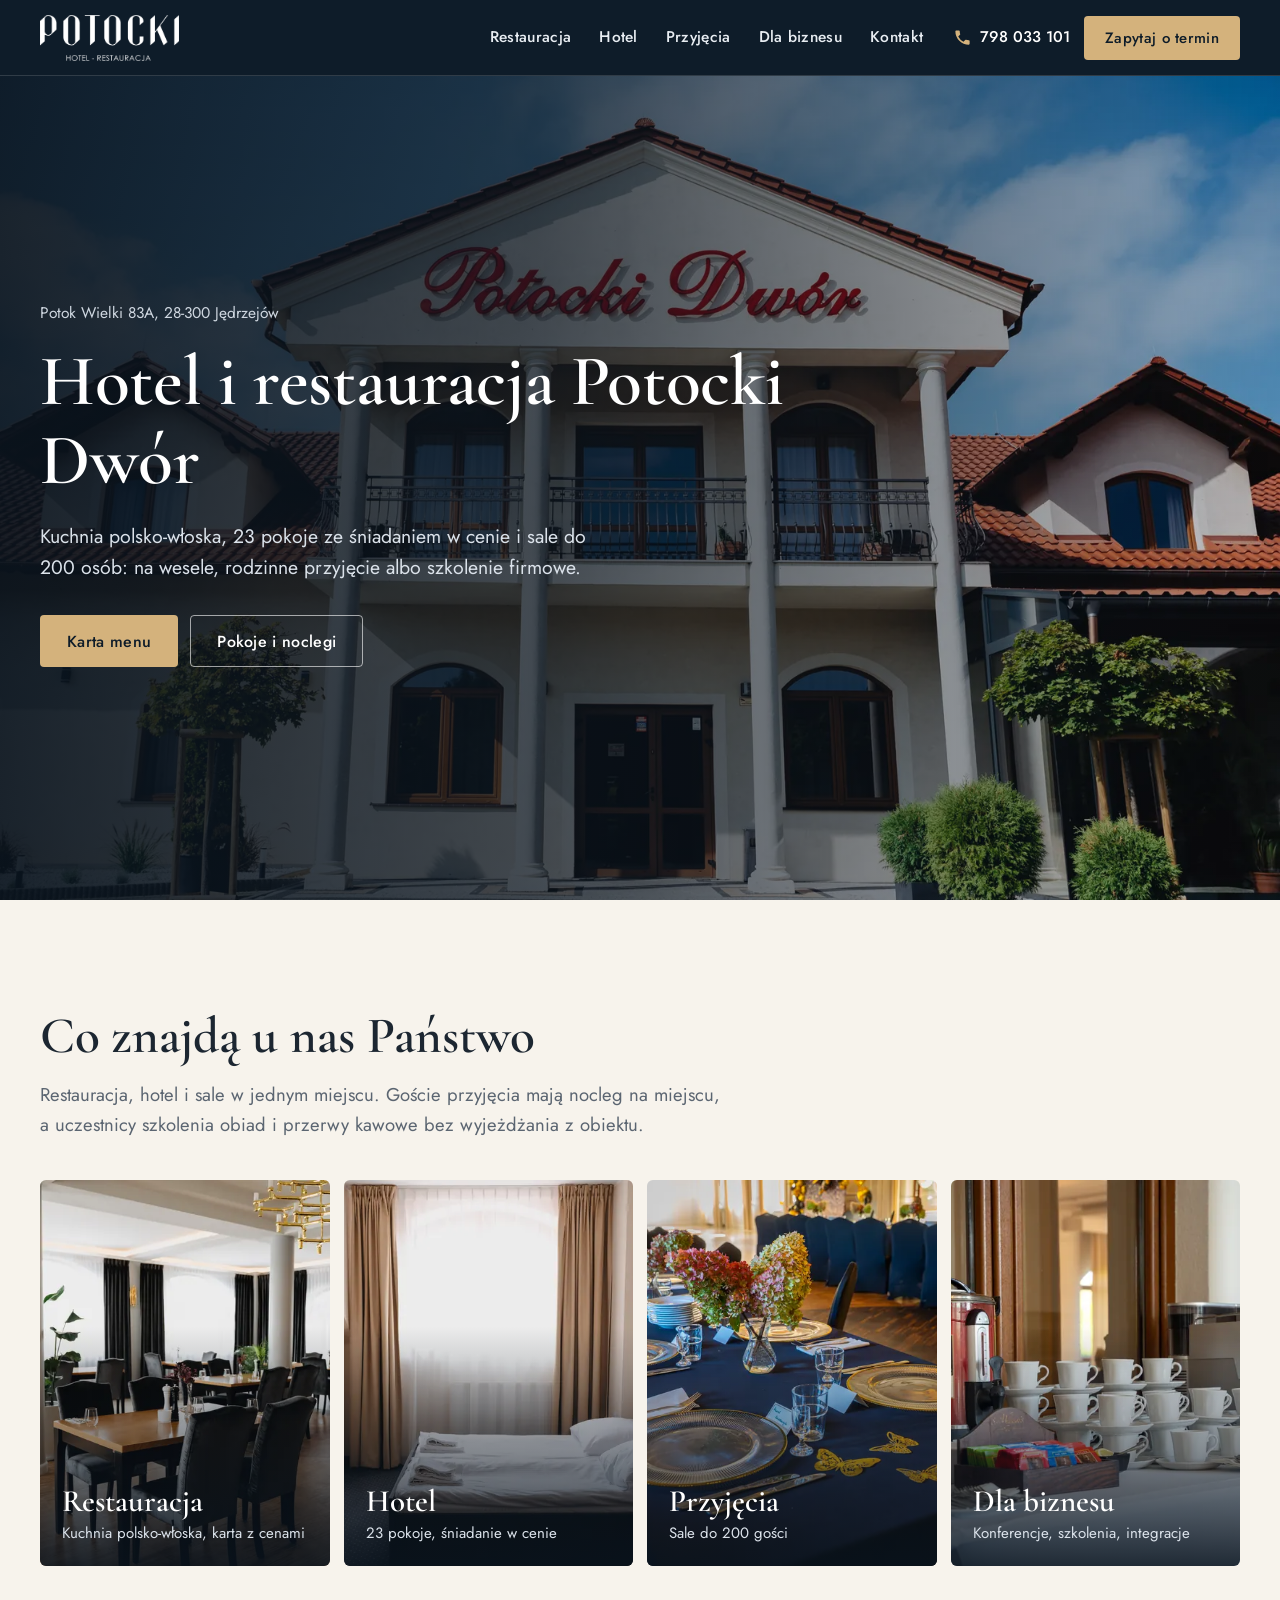
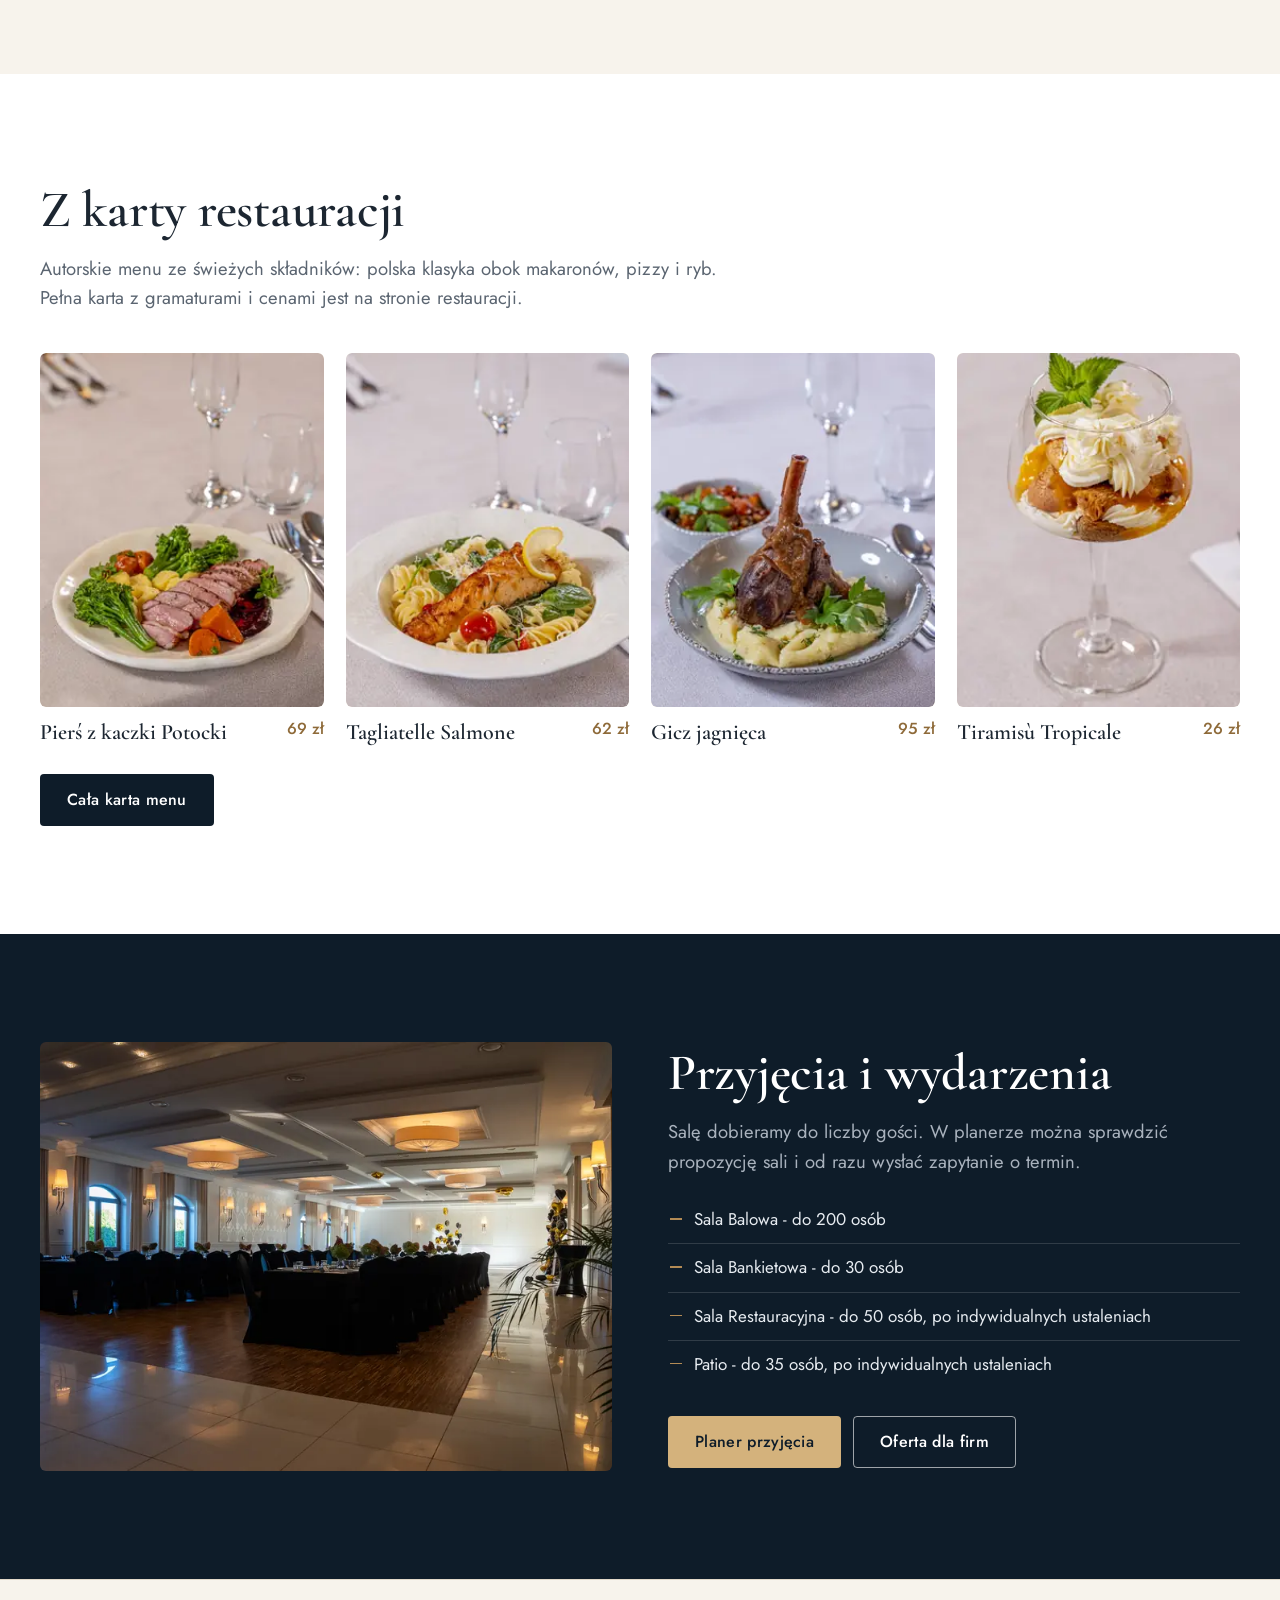
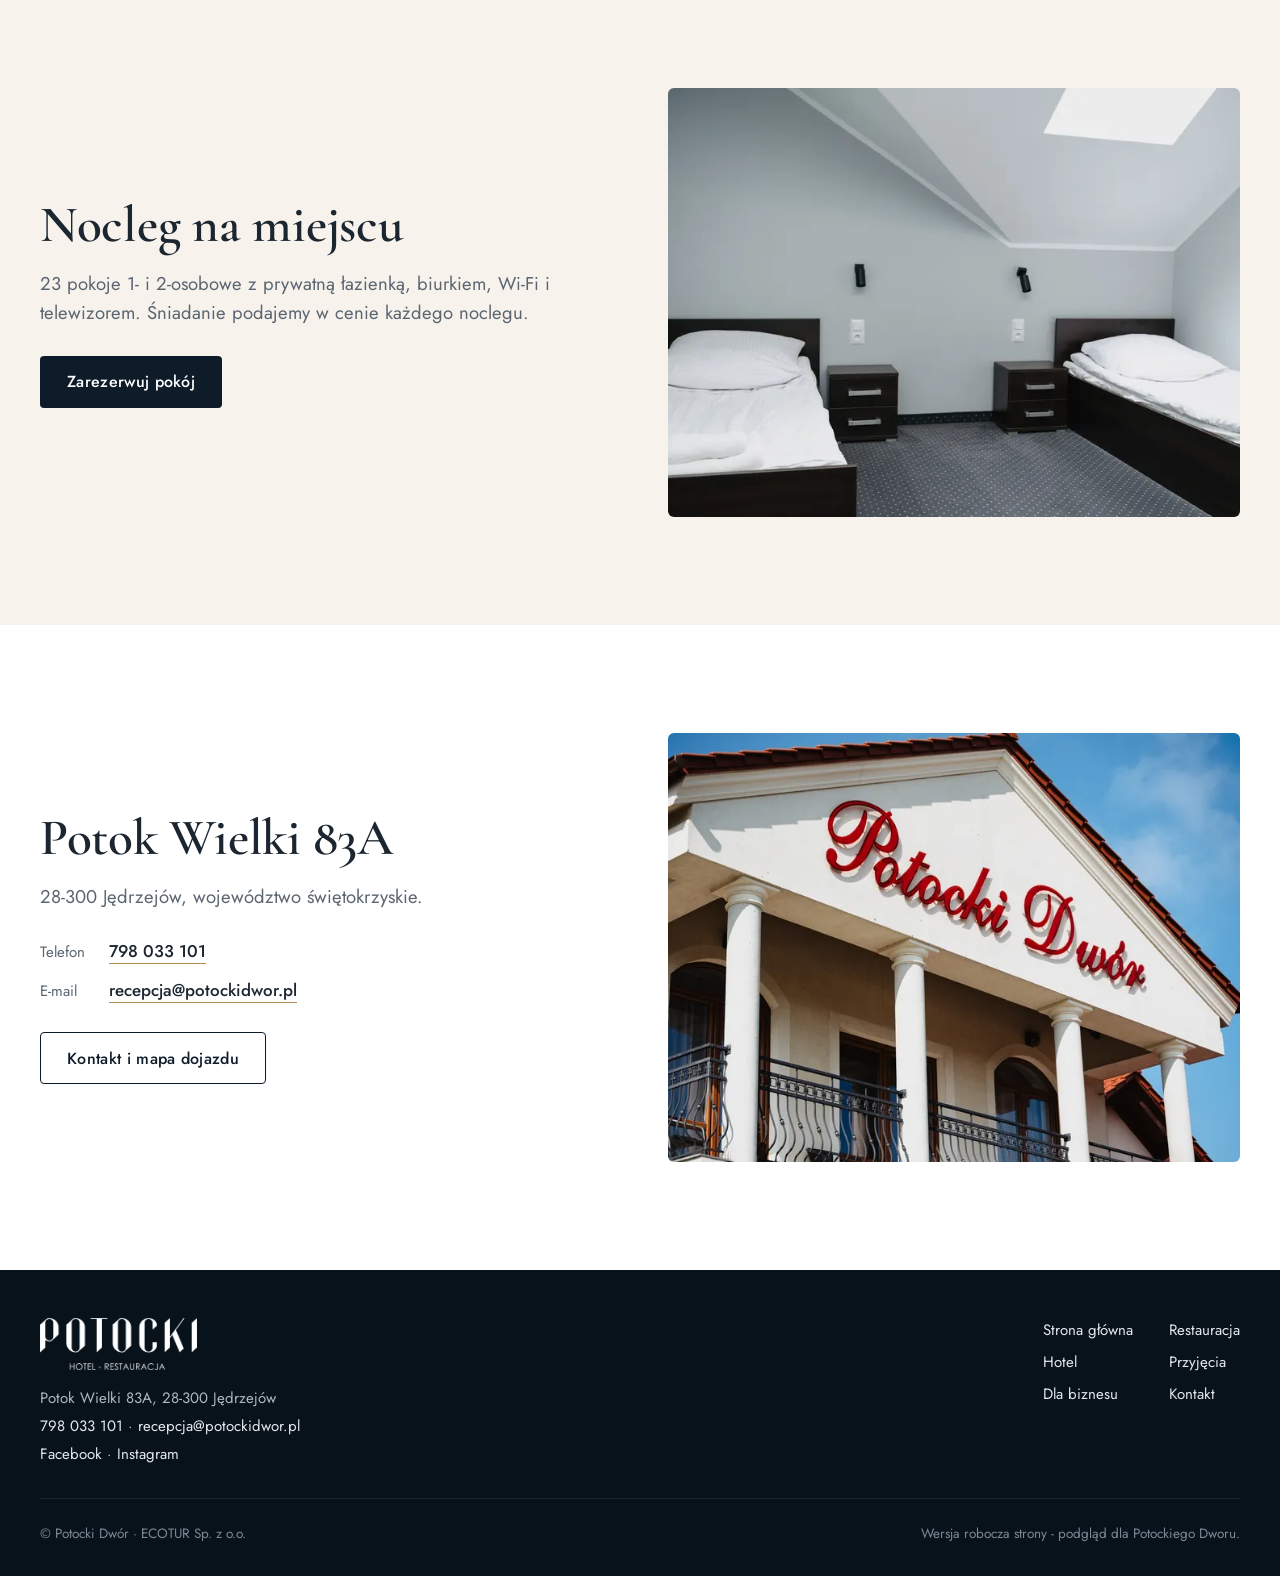
==== index.html @ 3a962b26 "Pasek Goscili u nas: przewijane logotypy 15 firm (Dla biznesu), wersja plikow v3" ====
<!doctype html>
<html lang="pl">
<head>
<meta charset="utf-8">
<meta name="viewport" content="width=device-width, initial-scale=1, viewport-fit=cover">
<title>Potocki Dwór - hotel i restauracja w Potoku Wielkim pod Jędrzejowem</title>
<meta name="description" content="Hotel i restauracja Potocki Dwór, Potok Wielki 83A pod Jędrzejowem: kuchnia polsko-włoska, 23 pokoje ze śniadaniem, sale na przyjęcia do 200 osób, konferencje i szkolenia.">
<!-- PODGLĄD: noindex do czasu przełączenia na potockidwor.pl. Po przełączeniu: usunąć noindex, dodać canonical https://potockidwor.pl/ -->
<meta name="robots" content="noindex, nofollow">
<meta property="og:type" content="website">
<meta property="og:locale" content="pl_PL">
<meta property="og:site_name" content="Potocki Dwór">
<meta property="og:title" content="Potocki Dwór - hotel i restauracja w Potoku Wielkim pod Jędrzejowem">
<meta property="og:description" content="Hotel i restauracja Potocki Dwór, Potok Wielki 83A pod Jędrzejowem: kuchnia polsko-włoska, 23 pokoje ze śniadaniem, sale na przyjęcia do 200 osób, konferencje i szkolenia.">
<meta property="og:image" content="assets/img/fasada-1600.webp">
<meta name="theme-color" content="#0e1c29">
<link rel="icon" type="image/png" href="assets/img/favicon.png">
<link rel="apple-touch-icon" href="assets/img/apple-touch-icon.png">
<link rel="preconnect" href="https://fonts.googleapis.com"><link rel="preconnect" href="https://fonts.gstatic.com" crossorigin>
<link href="https://fonts.googleapis.com/css2?family=Cormorant+Garamond:wght@500;600;700&family=Jost:wght@400;500;600&display=swap" rel="stylesheet">

<link rel="stylesheet" href="assets/css/style.css?v=3">
<link rel="preload" as="image" href="assets/img/fasada-1600.webp" imagesrcset="assets/img/fasada-800.webp 800w, assets/img/fasada-1600.webp 1600w" imagesizes="100vw">
<script type="application/ld+json">{"@context":"https://schema.org","@type":"Hotel","@id":"https://potockidwor.pl/#hotel","name":"Potocki Dwór","url":"https://potockidwor.pl/hotel/","telephone":"+48798033101","email":"recepcja@potockidwor.pl","address":{"@type":"PostalAddress","streetAddress":"Potok Wielki 83A","postalCode":"28-300","addressLocality":"Jędrzejów","addressRegion":"świętokrzyskie","addressCountry":"PL"},"geo":{"@type":"GeoCoordinates","latitude":50.6085,"longitude":20.2364},"image":"https://potockidwor.pl/assets/img/fasada-1600.webp","sameAs":["https://www.facebook.com/PotockiDwor","https://www.instagram.com/potocki_dwor/"],"numberOfRooms":23,"amenityFeature":[{"@type":"LocationFeatureSpecification","name":"Śniadanie w cenie noclegu","value":true},{"@type":"LocationFeatureSpecification","name":"Wi-Fi","value":true}]}</script><script type="application/ld+json">{"@context":"https://schema.org","@type":"Restaurant","@id":"https://potockidwor.pl/#restauracja","name":"Restauracja Potocki Dwór","url":"https://potockidwor.pl/restauracja/","telephone":"+48798033101","email":"recepcja@potockidwor.pl","address":{"@type":"PostalAddress","streetAddress":"Potok Wielki 83A","postalCode":"28-300","addressLocality":"Jędrzejów","addressRegion":"świętokrzyskie","addressCountry":"PL"},"geo":{"@type":"GeoCoordinates","latitude":50.6085,"longitude":20.2364},"image":"https://potockidwor.pl/assets/img/resto-sala-1600.webp","sameAs":["https://www.facebook.com/PotockiDwor","https://www.instagram.com/potocki_dwor/"],"servesCuisine":["polska","włoska"],"hasMenu":"https://potockidwor.pl/restauracja/#menu","openingHoursSpecification":[{"@type":"OpeningHoursSpecification","dayOfWeek":["Monday","Tuesday","Wednesday","Thursday","Friday","Saturday"],"opens":"12:00","closes":"22:00"},{"@type":"OpeningHoursSpecification","dayOfWeek":"Sunday","opens":"12:00","closes":"21:00"}]}</script>
<script src="assets/js/config.js?v=3"></script>
<!-- POMIAR: GA4 + Meta Pixel ładowane przez assets/js/app.js (zgody, Consent Mode v2) dopiero po wpisaniu identyfikatorów w config.js -->
</head>
<body data-strona="start" data-root="">
<a class="pomin" href="#tresc">Przejdź do treści</a>
<header class="gora">
  <div class="wrap gora-in">
    <a class="logo" href="" aria-label="Potocki Dwór - strona główna"><img src="assets/img/logo-biale.png" width="720" height="238" alt="Potocki Hotel - Restauracja"></a>
    <nav class="menu" aria-label="Menu główne"><a href="restauracja/">Restauracja</a><a href="hotel/">Hotel</a><a href="przyjecia/">Przyjęcia</a><a href="dla-biznesu/">Dla biznesu</a><a href="kontakt/">Kontakt</a></nav>
    <div class="gora-akcje">
      <a class="tel" href="tel:+48798033101" data-ev="click_tel" aria-label="Zadzwoń: 798 033 101"><svg viewBox="0 0 24 24" aria-hidden="true"><path d="M6.6 10.8a15.1 15.1 0 0 0 6.6 6.6l2.2-2.2a1 1 0 0 1 1-.25 11.4 11.4 0 0 0 3.6.57 1 1 0 0 1 1 1V20a1 1 0 0 1-1 1A17 17 0 0 1 3 4a1 1 0 0 1 1-1h3.5a1 1 0 0 1 1 1c0 1.25.2 2.45.57 3.57a1 1 0 0 1-.25 1z"/></svg><span>798 033 101</span></a>
      <a class="btn btn-zloty btn-maly gora-cta" href="przyjecia/#planer">Zapytaj o termin</a>
      <button class="ham" type="button" aria-label="Menu" aria-expanded="false" aria-controls="panel"><span></span></button>
    </div>
  </div>
</header>
<div class="panel" id="panel">
  <a class="poz" href="">Strona główna</a><a class="poz" href="restauracja/">Restauracja</a><a class="poz" href="hotel/">Hotel</a><a class="poz" href="przyjecia/">Przyjęcia</a><a class="poz" href="dla-biznesu/">Dla biznesu</a><a class="poz" href="kontakt/">Kontakt</a>
  <a class="panel-tel" href="tel:+48798033101" data-ev="click_tel"><svg viewBox="0 0 24 24" aria-hidden="true"><path d="M6.6 10.8a15.1 15.1 0 0 0 6.6 6.6l2.2-2.2a1 1 0 0 1 1-.25 11.4 11.4 0 0 0 3.6.57 1 1 0 0 1 1 1V20a1 1 0 0 1-1 1A17 17 0 0 1 3 4a1 1 0 0 1 1-1h3.5a1 1 0 0 1 1 1c0 1.25.2 2.45.57 3.57a1 1 0 0 1-.25 1z"/></svg>798 033 101</a>
</div>
<main id="tresc">
<section class="hero" style="--poz:center 30%;--poz-tel:center 35%">
  <figure class="hero-foto"><img src="assets/img/fasada-1600.webp" srcset="assets/img/fasada-800.webp 800w, assets/img/fasada-1600.webp 1600w, assets/img/fasada-2000.webp 2000w" sizes="100vw" width="1600" height="1065" alt="Potocki Dwór - biała fasada z kolumnami i balkonem" fetchpriority="high"></figure>
  <div class="hero-in">
    <p class="hero-adres">Potok Wielki 83A, 28-300 Jędrzejów</p>
    <h1>Hotel i restauracja Potocki Dwór</h1>
    <p class="lead">Kuchnia polsko-włoska, 23 pokoje ze śniadaniem w cenie i sale do 200 osób: na wesele, rodzinne przyjęcie albo szkolenie firmowe.</p>
    <div class="hero-cta">
      <a class="btn btn-zloty" href="restauracja/#menu">Karta menu</a>
      <a class="btn btn-linia" href="hotel/">Pokoje i noclegi</a>
    </div>
  </div>
</section>

<section class="sekcja" aria-labelledby="h-oferta">
  <div class="wrap">
    <div class="naglowek">
      <h2 id="h-oferta">Co znajdą u nas Państwo</h2>
      <p class="lead-s">Restauracja, hotel i sale w jednym miejscu. Goście przyjęcia mają nocleg na miejscu, a uczestnicy szkolenia obiad i przerwy kawowe bez wyjeżdżania z obiektu.</p>
    </div>
    <div class="kafle">
      <a class="kafel" href="restauracja/"><img src="assets/img/resto-sala-800.webp" alt="Sala restauracji z kolumnami i złotym żyrandolem" loading="lazy" width="800" height="532"><span class="k-t">Restauracja</span><span class="k-o">Kuchnia polsko-włoska, karta z cenami</span></a>
      <a class="kafel" href="hotel/"><img src="assets/img/pokoj-dbl-800.webp" alt="Pokój z łóżkiem małżeńskim" loading="lazy" width="800" height="532"><span class="k-t">Hotel</span><span class="k-o">23 pokoje, śniadanie w cenie</span></a>
      <a class="kafel" href="przyjecia/"><img src="assets/img/balowa-stol-800.webp" alt="Nakryty stół na przyjęcie w Sali Balowej" loading="lazy" width="800" height="533"><span class="k-t">Przyjęcia</span><span class="k-o">Sale do 200 gości</span></a>
      <a class="kafel" href="dla-biznesu/"><img src="assets/img/kawa-800.webp" alt="Przerwa kawowa przygotowana dla uczestników spotkania" loading="lazy" width="800" height="533"><span class="k-t">Dla biznesu</span><span class="k-o">Konferencje, szkolenia, integracje</span></a>
    </div>
  </div>
</section>

<section class="sekcja biala" aria-labelledby="h-kuchnia">
  <div class="wrap">
    <div class="naglowek">
      <h2 id="h-kuchnia">Z karty restauracji</h2>
      <p class="lead-s">Autorskie menu ze świeżych składników: polska klasyka obok makaronów, pizzy i ryb. Pełna karta z gramaturami i cenami jest na stronie restauracji.</p>
    </div>
    <div class="polecane" data-lb-grupa>
      <figure><button type="button" class="pf" data-lb data-src="assets/img/d-kaczka-1200.webp" data-opis="Pierś z kaczki Potocki - 69 zł"><img src="assets/img/d-kaczka-400.webp" alt="Pierś z kaczki Potocki" loading="lazy" width="400" height="600"></button><figcaption>Pierś z kaczki Potocki <span>69 zł</span></figcaption></figure>
      <figure><button type="button" class="pf" data-lb data-src="assets/img/d-tagliatelle-salmone-1200.webp" data-opis="Tagliatelle Salmone - 62 zł"><img src="assets/img/d-tagliatelle-salmone-400.webp" alt="Tagliatelle Salmone" loading="lazy" width="400" height="600"></button><figcaption>Tagliatelle Salmone <span>62 zł</span></figcaption></figure>
      <figure><button type="button" class="pf" data-lb data-src="assets/img/d-gicz-1200.webp" data-opis="Gicz jagnięca - 95 zł"><img src="assets/img/d-gicz-400.webp" alt="Gicz jagnięca" loading="lazy" width="400" height="600"></button><figcaption>Gicz jagnięca <span>95 zł</span></figcaption></figure>
      <figure><button type="button" class="pf" data-lb data-src="assets/img/d-tiramisu-1200.webp" data-opis="Tiramisù Tropicale - 26 zł"><img src="assets/img/d-tiramisu-400.webp" alt="Tiramisù Tropicale" loading="lazy" width="400" height="600"></button><figcaption>Tiramisù Tropicale <span>26 zł</span></figcaption></figure>
    </div>
    <div class="akcje"><a class="btn btn-granat" href="restauracja/#menu">Cała karta menu</a></div>
  </div>
</section>

<section class="sekcja ciemna" aria-labelledby="h-sale">
  <div class="wrap dwie">
    <img class="foto-r" src="assets/img/balowa-2-800.webp" srcset="assets/img/balowa-2-800.webp 800w, assets/img/balowa-2-1600.webp 1600w" sizes="(max-width:1000px) 100vw, 50vw" alt="Sala Balowa z nakrytymi stołami i parkietem" loading="lazy" width="800" height="533">
    <div>
      <h2 id="h-sale">Przyjęcia i wydarzenia</h2>
      <p class="lead-s">Salę dobieramy do liczby gości. W planerze można sprawdzić propozycję sali i od razu wysłać zapytanie o termin.</p>
      <ul class="lista">
        <li>Sala Balowa - do 200 osób</li>
        <li>Sala Bankietowa - do 30 osób</li>
        <li>Sala Restauracyjna - do 50 osób, po indywidualnych ustaleniach</li>
        <li>Patio - do 35 osób, po indywidualnych ustaleniach</li>
      </ul>
      <div class="akcje"><a class="btn btn-zloty" href="przyjecia/#planer">Planer przyjęcia</a><a class="btn btn-linia" href="dla-biznesu/">Oferta dla firm</a></div>
    </div>
  </div>
</section>

<section class="sekcja" aria-labelledby="h-hotel">
  <div class="wrap dwie">
    <div>
      <h2 id="h-hotel">Nocleg na miejscu</h2>
      <p class="lead-s">23 pokoje 1- i 2-osobowe z prywatną łazienką, biurkiem, Wi-Fi i telewizorem. Śniadanie podajemy w cenie każdego noclegu.</p>
      <div class="akcje"><a class="btn btn-granat" href="hotel/#rezerwacja">Zarezerwuj pokój</a></div>
    </div>
    <img class="foto-r" src="assets/img/pokoj-twin-800.webp" srcset="assets/img/pokoj-twin-800.webp 800w, assets/img/pokoj-twin-1600.webp 1600w" sizes="(max-width:1000px) 100vw, 50vw" alt="Pokój z dwoma łóżkami pod skosem" loading="lazy" width="800" height="532">
  </div>
</section>

<section class="sekcja biala" aria-labelledby="h-dojazd">
  <div class="wrap dwie">
    <div>
      <h2 id="h-dojazd">Potok Wielki 83A</h2>
      <p class="lead-s">28-300 Jędrzejów, województwo świętokrzyskie.</p>
      <dl class="dane">
        <dt>Telefon</dt><dd><a href="tel:+48798033101" data-ev="click_tel">798 033 101</a></dd>
        <dt>E-mail</dt><dd><a href="mailto:recepcja@potockidwor.pl">recepcja@potockidwor.pl</a></dd>
      </dl>
      <div class="akcje" style="margin-top:0"><a class="btn btn-linia-c" href="kontakt/">Kontakt i mapa dojazdu</a></div>
    </div>
    <img class="foto-r" src="assets/img/fasada3-800.webp" alt="Napis Potocki Dwór na szczycie budynku" loading="lazy" width="800" height="532">
  </div>
</section>

</main>
<footer class="stopka">
  <div class="wrap stopka-in">
    <div class="stopka-l">
      <img class="stopka-logo" src="assets/img/logo-biale.png" width="720" height="238" alt="Potocki Hotel - Restauracja" loading="lazy">
      <p>Potok Wielki 83A, 28-300 Jędrzejów</p>
      <p><a href="tel:+48798033101" data-ev="click_tel">798 033 101</a> · <a href="mailto:recepcja@potockidwor.pl">recepcja@potockidwor.pl</a></p>
      <p class="social"><a href="https://www.facebook.com/PotockiDwor" target="_blank" rel="noopener">Facebook</a> · <a href="https://www.instagram.com/potocki_dwor/" target="_blank" rel="noopener">Instagram</a></p>
    </div>
    <nav class="stopka-menu" aria-label="Menu w stopce"><a href="">Strona główna</a><a href="restauracja/">Restauracja</a><a href="hotel/">Hotel</a><a href="przyjecia/">Przyjęcia</a><a href="dla-biznesu/">Dla biznesu</a><a href="kontakt/">Kontakt</a></nav>
  </div>
  <div class="wrap stopka-dol">
    <p>© Potocki Dwór · ECOTUR Sp. z o.o.</p>
    <p><button type="button" class="link-cookies" data-cookies-ustawienia hidden>Ustawienia plików cookies</button> <span class="robocza">Wersja robocza strony - podgląd dla Potockiego Dworu.</span></p>
  </div>
</footer>
<div class="mob" aria-hidden="true"><a class="btn btn-linia-j" href="tel:+48798033101" data-ev="click_tel">Zadzwoń</a><a class="btn btn-zloty" href="przyjecia/#planer" tabindex="-1">Zapytaj o termin</a></div>
<dialog class="lightbox" id="lightbox" aria-label="Powiększone zdjęcie"><button type="button" class="lb-zamknij" aria-label="Zamknij">×</button><button type="button" class="lb-nav lb-pop" aria-label="Poprzednie zdjęcie">‹</button><img alt=""><button type="button" class="lb-nav lb-nast" aria-label="Następne zdjęcie">›</button><p class="lb-opis"></p></dialog>


<script src="assets/js/app.js?v=3"></script>
</body>
</html>
---- assets/css/style.css ----
/* Potocki Dwór - wspólne style wszystkich podstron (podgląd przed WordPressem).
   Kolory z nowego logo: granat #0e1c29 + biel; złoto i krem z karty menu klienta. */
:root{
  --granat:#0e1c29;--granat2:#152638;--granat3:#1e3348;--granat-t:#2a3f55;
  --krem:#f7f3ec;--krem2:#efe8dc;--bialy:#fff;
  --zloto:#b38b55;--zloto-j:#d4b27c;--zloto-c:#8e6a39;
  --tekst:#1c2631;--szary:#5b6571;--szary-j:#a9b2bd;--linia:#e2d9ca;--linia-c:rgba(255,255,255,.14);
  --ease:cubic-bezier(.23,1,.32,1);--szer:1200px;--gora:76px
}
*{box-sizing:border-box}
html{scroll-behavior:smooth;-webkit-text-size-adjust:100%;overflow-x:clip;scroll-padding-top:calc(var(--gora) + 12px)}
body{margin:0;font-family:Jost,system-ui,sans-serif;font-size:17px;line-height:1.6;color:var(--tekst);background:var(--krem);-webkit-tap-highlight-color:transparent}
img{display:block;max-width:100%;height:auto}
a{color:inherit}
h1,h2,h3,h4{font-family:"Cormorant Garamond",Georgia,serif;font-weight:600;line-height:1.1;margin:0;letter-spacing:-.005em}
h2{font-size:clamp(34px,4vw,52px)}
h3{font-size:clamp(25px,2.4vw,30px)}
p{margin:0}
.wrap{width:min(var(--szer),100% - 48px);margin:0 auto}
.lead-s{font-size:18.5px;color:var(--szary);max-width:680px;margin-top:16px}
.tekst p+p{margin-top:14px}
.tekst{max-width:720px}
.pomin{position:absolute;left:12px;top:-80px;z-index:100;background:#fff;padding:10px 16px}
.pomin:focus{top:12px}
:focus-visible{outline:2px solid var(--zloto);outline-offset:2px}

/* przyciski */
.btn{font-family:inherit;display:inline-flex;align-items:center;justify-content:center;gap:8px;min-height:52px;padding:0 26px;border-radius:4px;font-weight:500;font-size:16px;letter-spacing:.02em;text-decoration:none;border:1.5px solid transparent;cursor:pointer;transition:transform .16s var(--ease),background-color .2s ease,color .2s ease,border-color .2s ease;white-space:nowrap}
.btn:active{transform:scale(.97)}
.btn-zloty{background:var(--zloto-j);color:var(--granat)}
.btn-zloty:hover{background:#e0c18f}
.btn-granat{background:var(--granat);color:#fff}
.btn-granat:hover{background:var(--granat3)}
.btn-linia{border-color:rgba(255,255,255,.6);color:#fff}
.btn-linia:hover{background:rgba(255,255,255,.1)}
.btn-linia-c{border-color:var(--granat);color:var(--granat)}
.btn-linia-c:hover{background:var(--granat);color:#fff}
.btn-linia-j{border-color:rgba(255,255,255,.45);color:#fff}
.btn-maly{min-height:44px;padding:0 20px;font-size:15px}
.btn[disabled]{opacity:.5;cursor:not-allowed}
.link{color:var(--zloto-c);font-weight:500;text-decoration:none;border-bottom:1px solid currentColor}
.ciemna .link{color:var(--zloto-j)}

/* naglowek */
.gora{position:sticky;top:0;z-index:60;background:var(--granat);border-bottom:1px solid var(--linia-c);color:#fff}
.gora-in{display:flex;align-items:center;gap:30px;height:calc(var(--gora) - 1px)}
.logo{flex:none;display:block}
.logo img{height:46px;width:auto}
.menu{display:flex;gap:28px;margin-left:auto}
.menu a{text-decoration:none;font-weight:500;font-size:15.5px;letter-spacing:.02em;position:relative;padding:6px 0;color:#e8edf2;white-space:nowrap}
.menu a::after{content:"";position:absolute;left:0;right:0;bottom:0;height:1.5px;background:var(--zloto-j);transform:scaleX(0);transform-origin:left;transition:transform .25s var(--ease)}
.menu a:hover::after,.menu a[aria-current]::after{transform:none}
.menu a[aria-current]{color:#fff}
.gora-akcje{display:flex;align-items:center;gap:14px}
.tel{display:inline-flex;align-items:center;gap:8px;text-decoration:none;font-weight:500;font-size:15.5px;color:#fff;white-space:nowrap}
.tel svg{width:19px;height:19px;fill:var(--zloto-j);flex:none}
.ham{display:none;width:46px;height:46px;border-radius:50%;border:1.5px solid var(--linia-c);background:transparent;align-items:center;justify-content:center;cursor:pointer;padding:0}
.ham span,.ham span::before,.ham span::after{display:block;width:18px;height:2px;background:#fff;position:relative;transition:transform .25s var(--ease),background-color .2s ease}
.ham span::before,.ham span::after{content:"";position:absolute;left:0}
.ham span::before{top:-6px}.ham span::after{top:6px}
.ham[aria-expanded=true] span{background:transparent}
.ham[aria-expanded=true] span::before{transform:translateY(6px) rotate(45deg)}
.ham[aria-expanded=true] span::after{transform:translateY(-6px) rotate(-45deg)}
.panel{position:fixed;inset:var(--gora) 0 auto 0;z-index:55;background:var(--granat);color:#fff;border-bottom:2px solid var(--zloto);box-shadow:0 30px 60px -30px rgba(0,0,0,.5);padding:4px 20px 22px;transform:translateY(-8px);opacity:0;visibility:hidden;transition:opacity .2s ease,transform .25s var(--ease),visibility .2s;max-height:calc(100svh - var(--gora));overflow:auto}
.panel.otwarte{opacity:1;transform:none;visibility:visible}
.panel a.poz{display:flex;justify-content:space-between;align-items:center;padding:13px 2px;border-bottom:1px solid var(--linia-c);text-decoration:none;font-family:"Cormorant Garamond",serif;font-weight:600;font-size:25px;line-height:1.2}
.panel a.poz::after{content:"→";color:var(--zloto-j);font-family:Jost,sans-serif;font-size:18px}
.panel a.poz[aria-current]{color:var(--zloto-j)}
.panel-tel{display:flex;align-items:center;gap:10px;margin-top:18px;font-size:18px;font-weight:500;text-decoration:none}
.panel-tel svg{width:20px;height:20px;fill:var(--zloto-j)}

/* hero */
.hero{position:relative;color:#fff;background:var(--granat);overflow:hidden;isolation:isolate;min-height:calc(100vh - var(--gora));min-height:calc(100svh - var(--gora));display:flex;align-items:center}
.hero-foto{position:absolute;inset:0;z-index:-2;margin:0}
.hero-foto img{width:100%;height:100%;object-fit:cover;object-position:var(--poz,center 40%)}
.hero::before{content:"";position:absolute;inset:0;z-index:-1;background:linear-gradient(90deg,rgba(9,19,29,.92) 0%,rgba(9,19,29,.74) 42%,rgba(9,19,29,.18) 100%)}
.hero-in{width:min(var(--szer),100% - 48px);margin:0 auto;padding:56px 0 64px}
.hero-adres{font-size:15.5px;color:#cfd7e0;margin-bottom:18px}
.hero h1{font-size:clamp(46px,min(5.6vw,9vh),84px);max-width:760px}
.hero .lead{font-size:19.5px;color:#dbe2ea;max-width:580px;margin-top:20px}
.hero-cta{display:flex;flex-wrap:wrap;gap:12px;margin-top:32px}
.min-w>*{min-width:0}

/* sekcje */
.sekcja{padding:clamp(64px,8.5vw,108px) 0}
.sekcja+.sekcja:not(.ciemna):not(.biala){border-top:1px solid var(--linia)}
.biala{background:#fff}
.ciemna{background:var(--granat);color:#e6ebf0}
.ciemna h2,.ciemna h3{color:#fff}
.ciemna .lead-s{color:var(--szary-j)}
.naglowek{margin-bottom:40px}
.dwie{display:grid;grid-template-columns:minmax(0,1fr) minmax(0,1fr);gap:56px;align-items:center}
.dwie>*{min-width:0}
.foto-r{width:100%;aspect-ratio:4/3;object-fit:cover;border-radius:6px}
.lista{list-style:none;padding:0;margin:20px 0 0}
.lista li{padding:10px 0 10px 26px;position:relative;border-bottom:1px solid var(--linia)}
.lista li:last-child{border-bottom:0}
.lista li::before{content:"";position:absolute;left:2px;top:22px;width:12px;height:1.5px;background:var(--zloto)}
.ciemna .lista li{border-color:var(--linia-c)}
.akcje{display:flex;flex-wrap:wrap;gap:12px;margin-top:28px}

/* zaslepki - tresci, na ktore czekamy od klienta */
.zaslepka{border:1.5px dashed #c9b48f;background:rgba(212,178,124,.08);border-radius:6px;padding:18px 20px;font-size:15.5px;color:var(--szary)}
.zaslepka b{display:block;color:var(--zloto-c);font-weight:600;margin-bottom:4px}
.ciemna .zaslepka{color:var(--szary-j);border-color:rgba(212,178,124,.5)}
.ciemna .zaslepka b{color:var(--zloto-j)}
.zaslepka-foto{display:flex;align-items:center;justify-content:center;text-align:center;aspect-ratio:4/3;border-radius:6px}

/* skroty na stronie glownej */
.kafle{display:grid;grid-template-columns:repeat(4,minmax(0,1fr));gap:14px}
.kafel{position:relative;display:flex;flex-direction:column;justify-content:flex-end;aspect-ratio:3/4;border-radius:6px;overflow:hidden;text-decoration:none;color:#fff;padding:22px;isolation:isolate}
.kafel img{position:absolute;inset:0;width:100%;height:100%;object-fit:cover;z-index:-2;transition:transform .6s var(--ease)}
.kafel::before{content:"";position:absolute;inset:0;z-index:-1;background:linear-gradient(180deg,rgba(9,19,29,0) 38%,rgba(9,19,29,.88) 100%)}
.kafel:hover img{transform:scale(1.04)}
.k-t{font-family:"Cormorant Garamond",serif;font-size:31px;font-weight:600;line-height:1}
.k-o{font-size:15px;color:#dbe2ea;margin-top:6px;line-height:1.4}

/* dania - zapowiedz na glownej */
.polecane{display:grid;grid-template-columns:repeat(4,minmax(0,1fr));gap:22px}
.polecane figure{margin:0;min-width:0}
.pf{display:block;width:100%;padding:0;border:0;border-radius:6px;overflow:hidden;cursor:zoom-in;background:var(--krem2)}
.polecane img{width:100%;height:auto;aspect-ratio:4/5;object-fit:cover;object-position:center 72%;border-radius:6px}
.polecane figcaption{display:flex;justify-content:space-between;gap:10px;margin-top:12px;font-family:"Cormorant Garamond",serif;font-size:22px;font-weight:600;line-height:1.2}
.polecane figcaption span{font-family:Jost,sans-serif;font-size:16px;font-weight:500;color:var(--zloto-c);white-space:nowrap}

/* karta menu */
.menu-kat{position:sticky;top:var(--gora);z-index:20;background:rgba(247,243,236,.97);backdrop-filter:blur(6px);border-bottom:1px solid var(--linia);margin-bottom:8px}
.menu-kat .wrap{display:flex;gap:6px;overflow-x:auto;scrollbar-width:none;padding:12px 0}
.menu-kat .wrap::-webkit-scrollbar{display:none}
.menu-kat a{flex:none;font-size:15px;font-weight:500;padding:8px 15px;border-radius:999px;text-decoration:none;color:var(--tekst);border:1px solid var(--linia);background:#fff;transition:background-color .2s ease,color .2s ease,border-color .2s ease}
.menu-kat a[aria-current=true]{background:var(--granat);border-color:var(--granat);color:#fff}
.kat{padding:44px 0 8px;scroll-margin-top:60px}
.kat>h3{font-size:clamp(30px,3vw,38px);padding-bottom:12px;border-bottom:1px solid var(--zloto);margin-bottom:6px}
.kat-uwaga{font-size:15px;color:var(--szary);margin:10px 0 0}
.kat-grupa{font-family:Jost,sans-serif;font-size:15px;font-weight:600;letter-spacing:.04em;color:var(--zloto-c);margin:26px 0 2px;grid-column:1/-1}
.dania{display:grid;grid-template-columns:repeat(2,minmax(0,1fr));gap:0 48px}
.danie{display:grid;grid-template-columns:minmax(0,1fr) auto;gap:4px 18px;align-items:start;padding:16px 0;border-bottom:1px solid var(--linia)}
.danie.z-foto{grid-template-columns:92px minmax(0,1fr) auto}
.danie-foto{grid-row:1/3;width:92px;height:92px;padding:0;border:0;border-radius:6px;overflow:hidden;cursor:zoom-in;background:var(--krem2)}
.danie-foto img{width:100%;height:100%;object-fit:cover;object-position:center 78%;transition:transform .4s var(--ease)}
.danie-foto:hover img{transform:scale(1.06)}
.danie h4{font-size:22px;line-height:1.2}
.danie .cena{font-weight:600;font-size:17px;color:var(--granat);white-space:nowrap;text-align:right}
.danie .sklad{grid-column:1/2;font-size:15px;color:var(--szary);line-height:1.5}
.danie.z-foto .sklad{grid-column:2/3}
.drinki-foto{display:grid;grid-template-columns:repeat(6,minmax(0,1fr));gap:10px;margin:18px 0 6px}
.drinki-foto button{padding:0;border:0;border-radius:6px;overflow:hidden;cursor:zoom-in;aspect-ratio:3/4;background:var(--krem2)}
.drinki-foto img{width:100%;height:100%;object-fit:cover}
.menu-info{margin-top:36px;font-size:15px;color:var(--szary)}

/* galerie */
.galeria{display:grid;grid-template-columns:repeat(4,minmax(0,1fr));gap:12px}
.galeria button{padding:0;border:0;border-radius:6px;overflow:hidden;cursor:zoom-in;aspect-ratio:4/3;background:var(--granat2)}
.galeria button.duze{grid-column:span 2;grid-row:span 2;aspect-ratio:auto}
.galeria img{width:100%;height:100%;object-fit:cover;transition:transform .5s var(--ease)}
.galeria button:hover img{transform:scale(1.04)}

/* lightbox */
.lightbox{border:0;padding:0;background:transparent;max-width:100vw;max-height:100vh;width:100vw;height:100vh;margin:0;overflow:hidden}
.lightbox::backdrop{background:rgba(6,12,19,.92)}
.lightbox[open]{display:flex;align-items:center;justify-content:center;flex-direction:column}
.lightbox img{max-width:min(92vw,1400px);max-height:82vh;object-fit:contain;border-radius:4px}
.lb-opis{color:#dbe2ea;margin-top:12px;font-size:15px;text-align:center;padding:0 16px}
.lb-zamknij,.lb-nav{position:absolute;background:rgba(255,255,255,.1);color:#fff;border:0;width:48px;height:48px;border-radius:50%;font-size:28px;line-height:1;cursor:pointer}
.lb-zamknij{top:16px;right:16px}
.lb-nav{top:50%;transform:translateY(-50%)}
.lb-pop{left:14px}.lb-nast{right:14px}

/* sale */
.sale{display:grid;grid-template-columns:repeat(3,minmax(0,1fr));gap:22px}
.sale-4{grid-template-columns:repeat(4,minmax(0,1fr))}
.sale-2{grid-template-columns:repeat(2,minmax(0,1fr));gap:40px 32px}
.sala{display:flex;flex-direction:column;min-width:0}
.sala-foto{width:100%;aspect-ratio:4/3;object-fit:cover;border-radius:6px}
.sala h3{margin-top:18px}
.sala .ile{font-weight:500;color:var(--zloto-c);margin-top:4px}
.ciemna .sala .ile{color:var(--zloto-j)}
.sala p.op{margin-top:10px;color:var(--szary);font-size:16px}
.ciemna .sala p.op{color:var(--szary-j)}
.sala dl{margin:14px 0 0;font-size:15.5px}
.sala dt{font-weight:600;margin-top:8px}
.sala dd{margin:2px 0 0;color:var(--szary)}
.ciemna .sala dd{color:var(--szary-j)}

/* pokoje */
.pokoje{display:grid;grid-template-columns:minmax(0,1fr) minmax(0,1fr);gap:40px}
.pokoj-fotki{display:grid;grid-template-columns:2fr 1fr;grid-template-rows:1fr 1fr;gap:10px;aspect-ratio:16/10}
.pokoj-fotki button{padding:0;border:0;border-radius:6px;overflow:hidden;cursor:zoom-in;background:var(--krem2);min-height:0}
.pokoj-fotki button:first-child{grid-row:1/3}
.pokoj-fotki img{width:100%;height:100%;object-fit:cover}
.pokoj h3{margin-top:20px}
.pokoj .ile{color:var(--zloto-c);font-weight:500;margin-top:4px}
.pokoj p.op{margin-top:10px;color:var(--szary)}

/* rezerwacja KW Hotel */
.kw-modul{min-height:150px}

/* formularze */
.formularz{display:grid;grid-template-columns:repeat(2,minmax(0,1fr));gap:16px 18px}
.formularz>*{min-width:0}
.pole{display:flex;flex-direction:column;gap:6px}
.pole.cale,.formularz .cale{grid-column:1/-1}
.pole label,.pole .et{font-weight:500;font-size:15px}
.pole input,.pole select,.pole textarea{font:inherit;font-size:16px;width:100%;padding:12px 14px;border:1px solid #cfc5b4;border-radius:4px;background:#fff;color:var(--tekst);min-height:50px}
.pole textarea{min-height:110px;resize:vertical}
.pole input:focus,.pole select:focus,.pole textarea:focus{outline:2px solid var(--zloto);outline-offset:0;border-color:var(--zloto)}
.pole .blad{font-size:14px;color:#a3282f;display:none}
.pole.zle .blad{display:block}
.pole.zle input,.pole.zle select,.pole.zle textarea{border-color:#a3282f}
.ciemna .pole input,.ciemna .pole select,.ciemna .pole textarea{border-color:transparent}
.ciemna .planer .pole input{border-color:#cfc5b4}
.ciemna .pole.zle .blad{color:#ffb4b4}
.form-info{font-size:14px;color:var(--szary)}
.ciemna .form-info{color:var(--szary-j)}
.form-wynik{grid-column:1/-1;background:#fff;border:1px solid var(--linia);border-left:0;border-radius:6px;padding:20px 22px;color:var(--tekst)}
.form-wynik h4{font-size:24px}
.form-wynik pre{white-space:pre-wrap;font-family:inherit;font-size:15px;background:var(--krem);border-radius:4px;padding:12px 14px;margin:12px 0;max-height:260px;overflow:auto}
.form-wynik .akcje{margin-top:12px}
.form-wynik p{font-size:15px;color:var(--szary)}

/* planer przyjecia */
.planer{display:grid;grid-template-columns:minmax(0,1.1fr) minmax(0,1fr);background:#fff;color:var(--tekst);border-radius:8px;overflow:hidden;border:1px solid var(--linia)}
.planer>*{min-width:0}
.planer-l{padding:clamp(22px,3.2vw,40px)}
.planer-l .pole{margin-top:22px}
.chipy{display:flex;flex-wrap:wrap;gap:8px}
.chipy button{font:inherit;font-weight:500;font-size:15px;padding:9px 16px;border-radius:999px;border:1px solid #cfc5b4;background:#fff;color:var(--tekst);cursor:pointer;transition:background-color .2s ease,color .2s ease,border-color .2s ease}
.chipy button[aria-pressed=true]{background:var(--granat);border-color:var(--granat);color:#fff}
.goscie{display:flex;align-items:center;gap:14px}
.goscie input[type=range]{flex:1;accent-color:var(--granat);height:28px;min-width:0}
.goscie input[type=number]{width:92px;flex:none;min-height:44px;padding:8px 10px}
.kal{border:1px solid var(--linia);border-radius:6px;padding:12px 14px;background:var(--krem)}
.kal-g{display:flex;align-items:center;justify-content:space-between;margin-bottom:6px}
.kal-g b{font-family:"Cormorant Garamond",serif;font-size:23px;font-weight:600}
.kal-g button{width:40px;height:40px;border-radius:50%;border:1px solid var(--linia);background:#fff;cursor:pointer;font-size:18px;color:var(--tekst)}
.kal-g button:disabled{opacity:.35;cursor:default}
.kal-s{display:grid;grid-template-columns:repeat(7,minmax(0,1fr));gap:3px;text-align:center}
.kal-s .dn{font-size:12px;font-weight:600;color:var(--szary);padding:4px 0}
.kal-s button{font:inherit;font-size:15px;height:40px;border-radius:4px;border:0;background:transparent;cursor:pointer;min-width:0;padding:0;color:var(--tekst)}
.kal-s button:hover:not(:disabled){background:var(--krem2)}
.kal-s button.sob{font-weight:600}
.kal-s button.zaj{color:#b0a796;text-decoration:line-through;cursor:not-allowed}
.kal-s button.wyb,.kal-s button.wyb:hover{background:var(--granat)!important;color:#fff}
.kal-s button:disabled{color:#cfc8bb;cursor:default}
.kal-leg{display:flex;flex-wrap:wrap;gap:6px 16px;font-size:13px;color:var(--szary);margin-top:8px}
.kal-leg i{display:inline-block;width:10px;height:10px;border-radius:2px;margin-right:6px;vertical-align:-1px}
.planer-p{background:var(--granat);color:#e6ebf0;padding:clamp(22px,3.2vw,40px);display:flex;flex-direction:column}
.planer-p h3{color:#fff;font-size:clamp(28px,2.6vw,34px)}
.planer-p .sala-mini{width:100%;aspect-ratio:16/9;object-fit:cover;border-radius:6px;margin:14px 0 4px}
.inne-sale{font-size:14.5px;color:var(--szary-j);margin-top:10px;line-height:1.45}
.stan{display:flex;align-items:flex-start;gap:9px;font-weight:500;font-size:15.5px;margin-top:12px;line-height:1.45}
.stan::before{content:"";flex:none;width:10px;height:10px;border-radius:50%;background:var(--zloto-j);margin-top:7px}
.stan.wolny::before{background:#6cc08b}
.stan.zaj::before{background:#e0645f}
.podsum{list-style:none;padding:0;margin:12px 0 18px;font-size:15.5px}
.podsum li{display:flex;justify-content:space-between;gap:12px;padding:8px 0;border-bottom:1px solid var(--linia-c)}
.podsum li span{color:var(--szary-j)}
.planer-p .btn{width:100%;margin-top:auto}
.planer-form{margin-top:28px}

/* biznes */
.podmenu{display:flex;flex-wrap:wrap;gap:8px 26px;padding:18px 0;border-bottom:1px solid var(--linia)}
.podmenu a{text-decoration:none;font-weight:500;color:var(--granat);border-bottom:1px solid transparent}
.podmenu a:hover{border-color:var(--zloto)}
.kontrolna{display:grid;grid-template-columns:repeat(3,minmax(0,1fr));gap:28px;margin-top:44px;padding-top:30px;border-top:1px solid var(--linia)}
.kontrolna h3{font-size:24px}
.kontrolna p{margin-top:8px;color:var(--szary);font-size:16px}
.ciemna .kontrolna{border-color:var(--linia-c)}
.ciemna .kontrolna p{color:var(--szary-j)}
.blok+.blok{margin-top:48px}
.blok h3{margin-bottom:10px}
.pakiety{margin-top:8px}
.pakiety dt{font-family:"Cormorant Garamond",serif;font-size:25px;font-weight:600;margin-top:22px}
.pakiety dd{margin:6px 0 0;color:var(--szary);max-width:720px}
.ciemna .pakiety dd{color:var(--szary-j)}

/* kontakt */
.kontakt-in{display:grid;grid-template-columns:minmax(0,1fr) minmax(0,1.25fr);gap:48px;align-items:stretch}
.kontakt-in>*{min-width:0}
.dane{display:grid;grid-template-columns:auto minmax(0,1fr);gap:12px 24px;margin:26px 0 28px}
.dane dt{color:var(--szary);font-size:15px;padding-top:2px}
.dane dd{margin:0;font-weight:500;overflow-wrap:anywhere}
.dane a{text-decoration:none;border-bottom:1px solid var(--zloto)}
.mapa{min-height:420px;border-radius:6px;overflow:hidden;background:var(--krem2);z-index:0}
.pin{width:22px;height:22px;border-radius:50% 50% 50% 0;background:var(--granat);transform:rotate(-45deg);border:3px solid #fff;box-shadow:0 4px 10px rgba(0,0,0,.4)}
.kontakt-pierwszy{padding:clamp(40px,6vw,72px) 0}
.kontakt-pierwszy h1{font-size:clamp(40px,5vw,64px)}

/* goscili u nas: przewijany pasek logotypow (lista zdublowana, przesuniecie o -50%) */
.goscili .naglowek{margin-bottom:30px}
.goscili-pas{overflow:hidden;padding:6px 0;background:var(--krem);max-width:1600px;margin:0 auto;-webkit-mask-image:linear-gradient(90deg,transparent,#000 7%,#000 93%,transparent);mask-image:linear-gradient(90deg,transparent,#000 7%,#000 93%,transparent)}
.goscili-tor{display:flex;width:max-content;animation:goscili-przewin 70s linear infinite}
.goscili-pas:hover .goscili-tor,.goscili-pas:focus-within .goscili-tor{animation-play-state:paused}
.goscili-lista{display:flex;align-items:center;gap:72px;margin:0;background:var(--krem);padding:0 72px 0 0;list-style:none}
.goscili-lista li{flex:none;display:flex;align-items:center;height:64px}
.goscili-lista img{height:calc(var(--h) * 1px);width:auto;max-width:none;filter:grayscale(1) contrast(1.15);opacity:.7;mix-blend-mode:multiply;transition:filter .3s ease,opacity .3s ease}
@media (hover:hover){.goscili-lista li:hover img{filter:none;opacity:1}}
@keyframes goscili-przewin{to{transform:translate3d(-50%,0,0)}}
@media (prefers-reduced-motion:reduce){
  .goscili-pas{-webkit-mask-image:none;mask-image:none}
  .goscili-tor{animation:none;width:auto}
  .goscili-lista{flex-wrap:wrap;justify-content:center;gap:28px 48px;padding:0}
  .goscili-kopia{display:none}
}

/* stopka */
.stopka{background:#08121b;color:#aeb8c3;padding:48px 0 32px;font-size:15px}
.stopka-in{display:flex;justify-content:space-between;gap:32px;flex-wrap:wrap}
.stopka-logo{height:52px;width:auto;margin-bottom:16px}
.stopka p{margin:4px 0 0}
.stopka a{text-decoration:none;color:#e4e9ee}
.stopka-menu{display:grid;grid-template-columns:repeat(2,auto);gap:8px 36px;align-content:start}
.stopka-dol{display:flex;justify-content:space-between;gap:12px;flex-wrap:wrap;margin-top:32px;padding-top:20px;border-top:1px solid rgba(255,255,255,.08);font-size:13.5px;color:#7d8996}
.robocza{color:#7d8996}
.link-cookies{font:inherit;color:#c4ccd5;background:none;border:0;padding:0;text-decoration:underline;cursor:pointer}

/* baner zgod (pokazywany dopiero po wpisaniu identyfikatorow GA4 / Pixel) */
.zgody{position:fixed;left:12px;right:12px;bottom:12px;z-index:90;max-width:560px;margin-left:auto;background:#fff;color:var(--tekst);border-radius:8px;box-shadow:0 20px 60px -10px rgba(0,0,0,.45);padding:20px 22px;font-size:15px}
.zgody p{margin-bottom:14px}
.zgody .akcje{margin-top:0;gap:8px}
.zgody .btn{min-height:44px;flex:1 1 auto}

.mob{display:none}

/* tablet */
@media (max-width:1120px){
  .menu{gap:20px}
  .menu a{font-size:15px}
  .tel span{display:none}
}
@media (max-width:1000px){
  :root{--gora:68px}
  .menu{display:none}
  .ham{display:inline-flex}
  .gora-akcje{margin-left:auto}
  .tel{width:46px;height:46px;border-radius:50%;border:1.5px solid var(--linia-c);justify-content:center}
  .kafle{grid-template-columns:repeat(2,minmax(0,1fr))}
  .kafel{aspect-ratio:16/12}
  .polecane{grid-template-columns:repeat(2,minmax(0,1fr))}
  .dania{grid-template-columns:minmax(0,1fr)}
  .dwie,.kontakt-in,.pokoje{grid-template-columns:minmax(0,1fr);gap:36px}
  .planer{grid-template-columns:minmax(0,1fr)}
  .sale,.sale-4{grid-template-columns:minmax(0,1fr) minmax(0,1fr)}
  .galeria{grid-template-columns:repeat(3,minmax(0,1fr))}
  .kontrolna{grid-template-columns:minmax(0,1fr)}
  .drinki-foto{grid-template-columns:repeat(3,minmax(0,1fr))}
}
/* telefon */
@media (max-width:760px){
  .goscili-lista{gap:44px;padding-right:44px}
  .goscili-lista li{height:52px}
  .goscili-lista img{height:calc(var(--h) * .78px)}
  .goscili-tor{animation-duration:55s}
  :root{--gora:64px}
  body{font-size:16.5px}
  .wrap,.hero-in{width:min(var(--szer),100% - 32px)}
  .gora-in{gap:12px}
  .logo img{height:38px}
  .gora-cta{display:none}
  /* zdjecie hero nad tekstem - pokazuje obiekt, nie losowy wycinek */
  .hero{flex-direction:column;align-items:stretch;justify-content:flex-start}
  .hero::before{display:none}
  .hero-foto{position:relative;inset:auto;z-index:0;flex:1 1 0;min-height:min(56vw,26svh);max-height:52svh;align-self:stretch;width:100%}
  .hero-foto img{position:absolute;inset:0;object-position:var(--poz-tel,var(--poz,center 40%))}
  .hero-foto::after{content:"";position:absolute;left:0;right:0;bottom:0;height:42%;background:linear-gradient(180deg,rgba(14,28,41,0),var(--granat))}
  .hero-in{flex:0 0 auto;padding:6px 0 max(26px,4svh)}
  .hero-adres{font-size:14px;margin-bottom:10px}
  .hero h1{font-size:clamp(33px,min(9.6vw,5.9svh),44px)}
  .hero .lead{font-size:clamp(15.5px,2.5svh,17px);margin-top:12px;line-height:1.5}
  .hero-cta{margin-top:clamp(16px,3svh,24px)}
  .hero-cta .btn{flex:1 1 100%}
  .hero-cta .btn-linia{display:none}
  .lead-s{font-size:17px}
  .naglowek{margin-bottom:30px}
  .kafle{gap:10px}
  .kafel{aspect-ratio:1;padding:14px}
  .k-t{font-size:25px}
  .k-o{font-size:13.5px}
  .polecane{gap:14px}
  .polecane figcaption{font-size:19px;flex-direction:column;gap:2px}
  .polecane figcaption span{font-size:15px}
  .danie.z-foto{grid-template-columns:72px minmax(0,1fr) auto;gap:4px 14px}
  .danie-foto{width:72px;height:72px}
  .danie.z-foto .sklad{grid-column:2/4}
  .danie .sklad{grid-column:1/3}
  .danie h4{font-size:20.5px}
  .danie .cena{font-size:16px}
  .sale,.sale-4,.sale-2{grid-template-columns:minmax(0,1fr);gap:36px}
  .galeria{grid-template-columns:repeat(2,minmax(0,1fr));gap:8px}
  .galeria button.duze{grid-column:span 2;grid-row:auto;aspect-ratio:16/10}
  .formularz{grid-template-columns:minmax(0,1fr)}
  .goscie input[type=number]{width:80px}
  .kal{padding:10px}
  .kal-s button{height:38px;font-size:14.5px}
  .mapa{min-height:320px}
  .kontakt-pierwszy{padding:22px 0 40px}
  .kontakt-pierwszy h1{font-size:36px}
  .kontakt-pierwszy .lead-s{margin-top:8px;font-size:16px}
  .kontakt-pierwszy .dane{gap:8px 16px;margin:18px 0 20px;font-size:15.5px}
  .kontakt-pierwszy .dane{grid-template-columns:minmax(0,1fr);gap:0}
  .kontakt-pierwszy .dane dt{margin-top:12px;padding:0}
  .kontakt-pierwszy .dane dt:first-child{margin-top:0}
  .lb-nav{top:auto;bottom:18px;transform:none}
  .mob{display:grid;grid-template-columns:1fr 1.5fr;gap:8px;position:fixed;left:0;right:0;bottom:0;z-index:70;padding:8px 10px calc(8px + env(safe-area-inset-bottom));background:rgba(9,19,29,.97);border-top:1px solid var(--zloto);transform:translateY(110%);transition:transform .3s var(--ease)}
  .mob.widac{transform:none}
  .mob .btn{min-height:48px;font-size:15.5px;padding:0 10px}
  .stopka{padding-bottom:100px}
  .stopka-menu{grid-template-columns:repeat(2,minmax(0,1fr));width:100%}
  .zgody{bottom:76px}
}
@media (max-width:370px){
  .chipy button{padding:8px 12px;font-size:14.5px}
  .kafel{padding:12px}
  .k-t{font-size:22px}
}
/* niskie ekrany komputerow */
@media (min-width:761px) and (max-height:820px){
  .hero-in{padding:36px 0 40px}
  .hero h1{font-size:clamp(42px,min(5vw,8.6vh),70px)}
  .hero .lead{font-size:18px;margin-top:16px}
  .hero-cta{margin-top:24px}
}
@media (prefers-reduced-motion:reduce){*{transition:none!important;scroll-behavior:auto!important}}
@media (prefers-reduced-motion:reduce) and (max-width:760px){.goscili-lista{gap:16px 34px}}
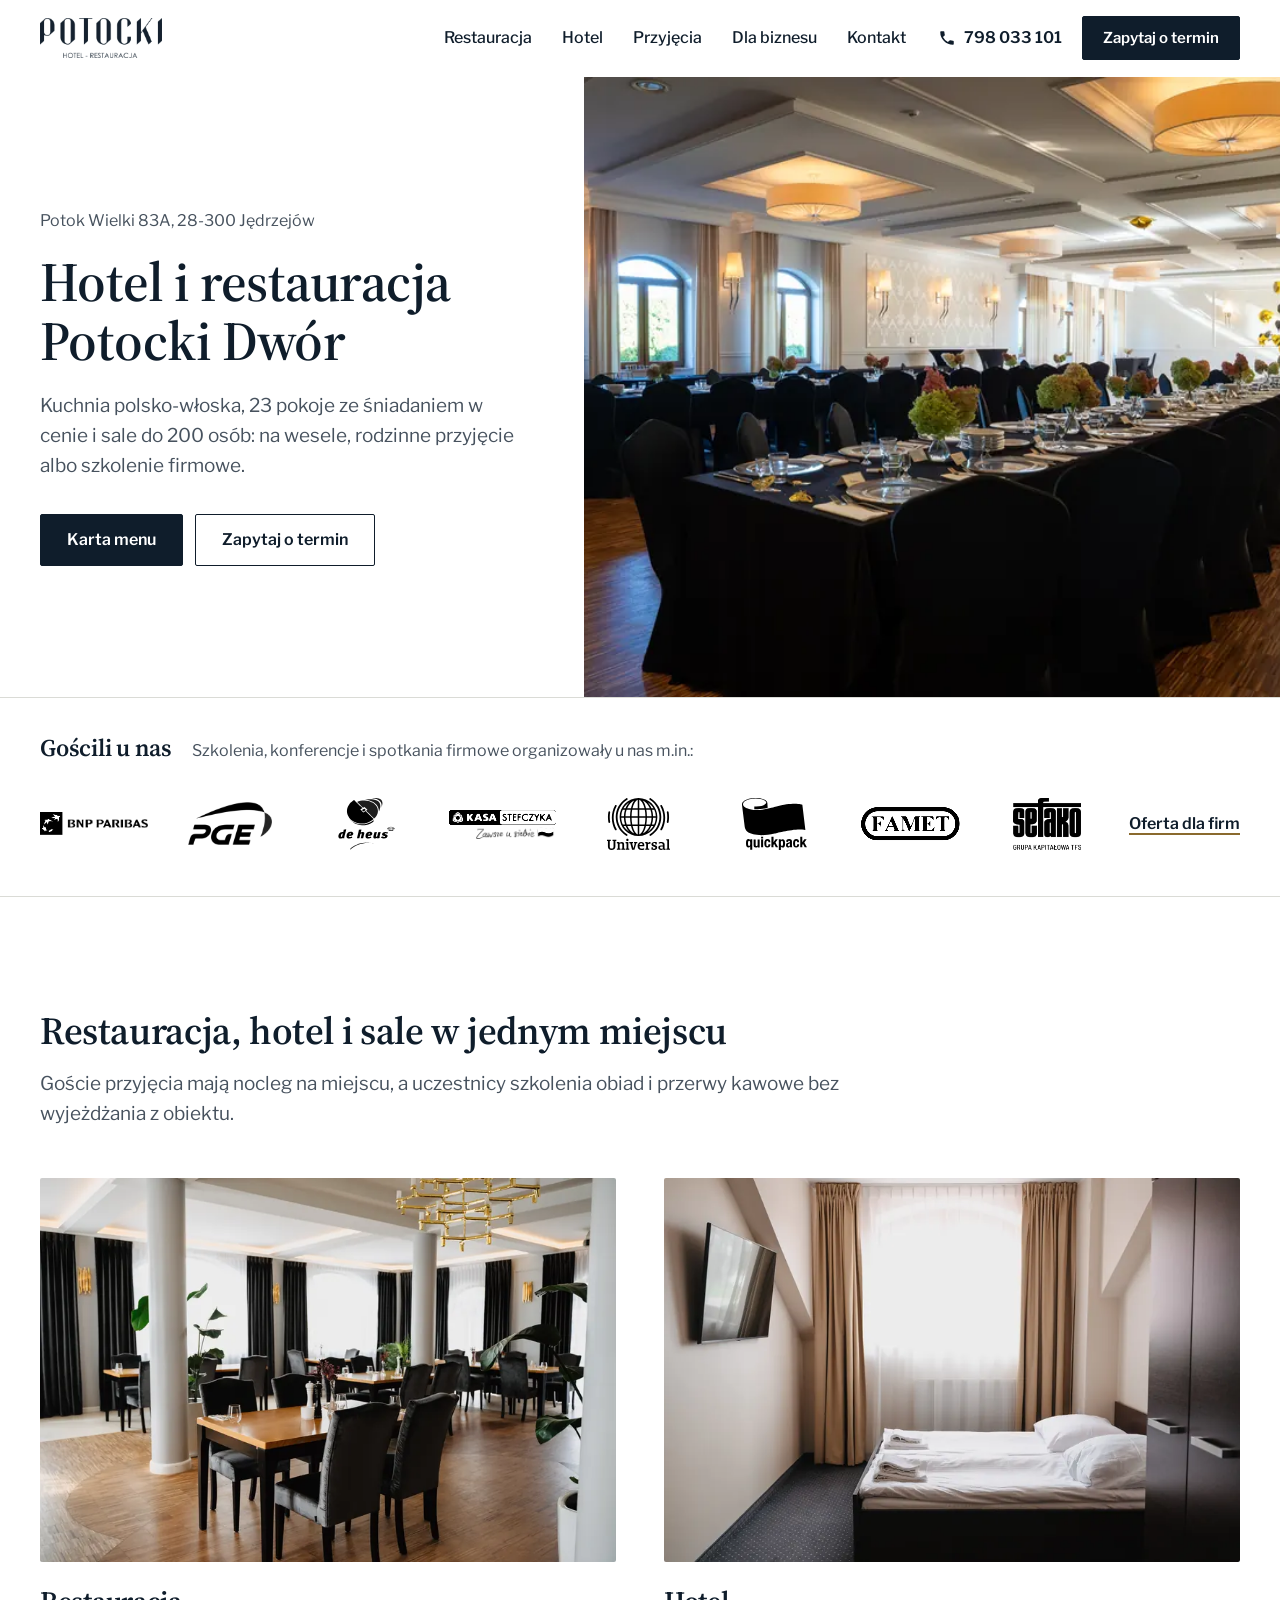
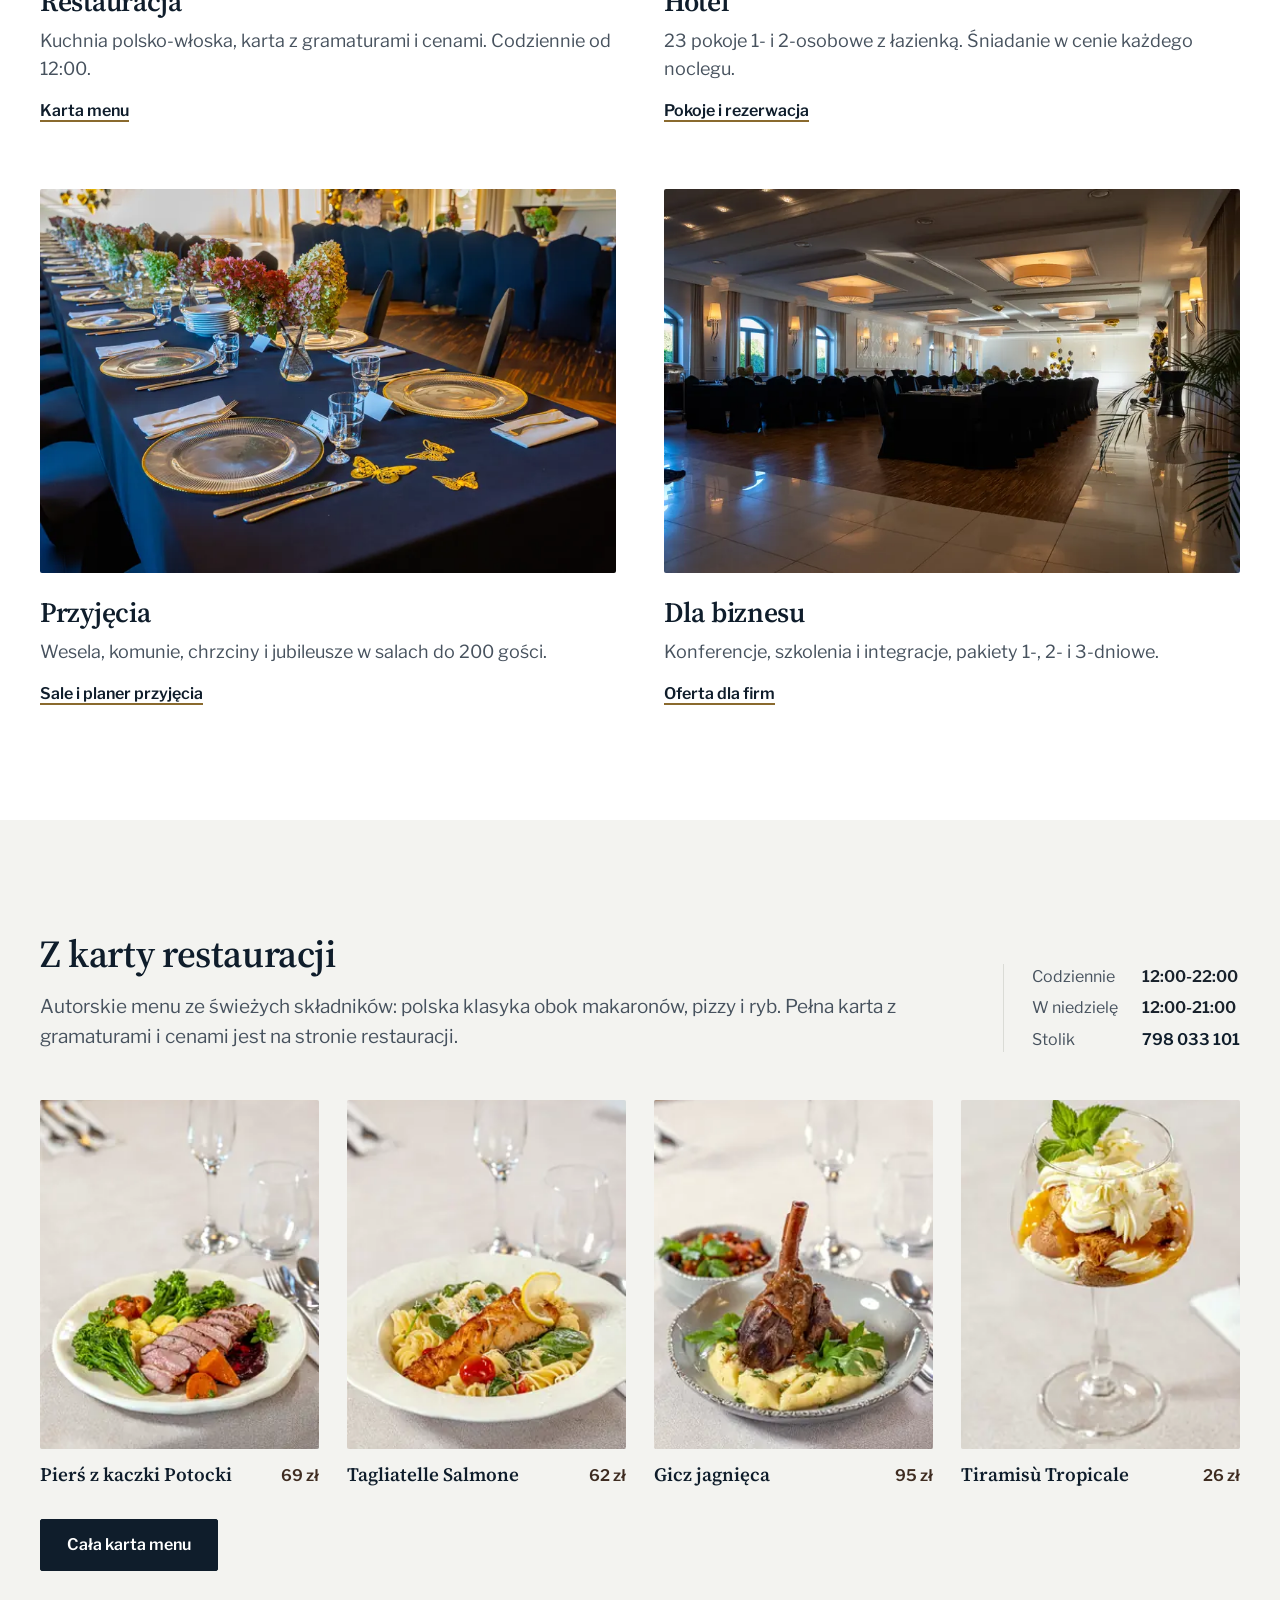
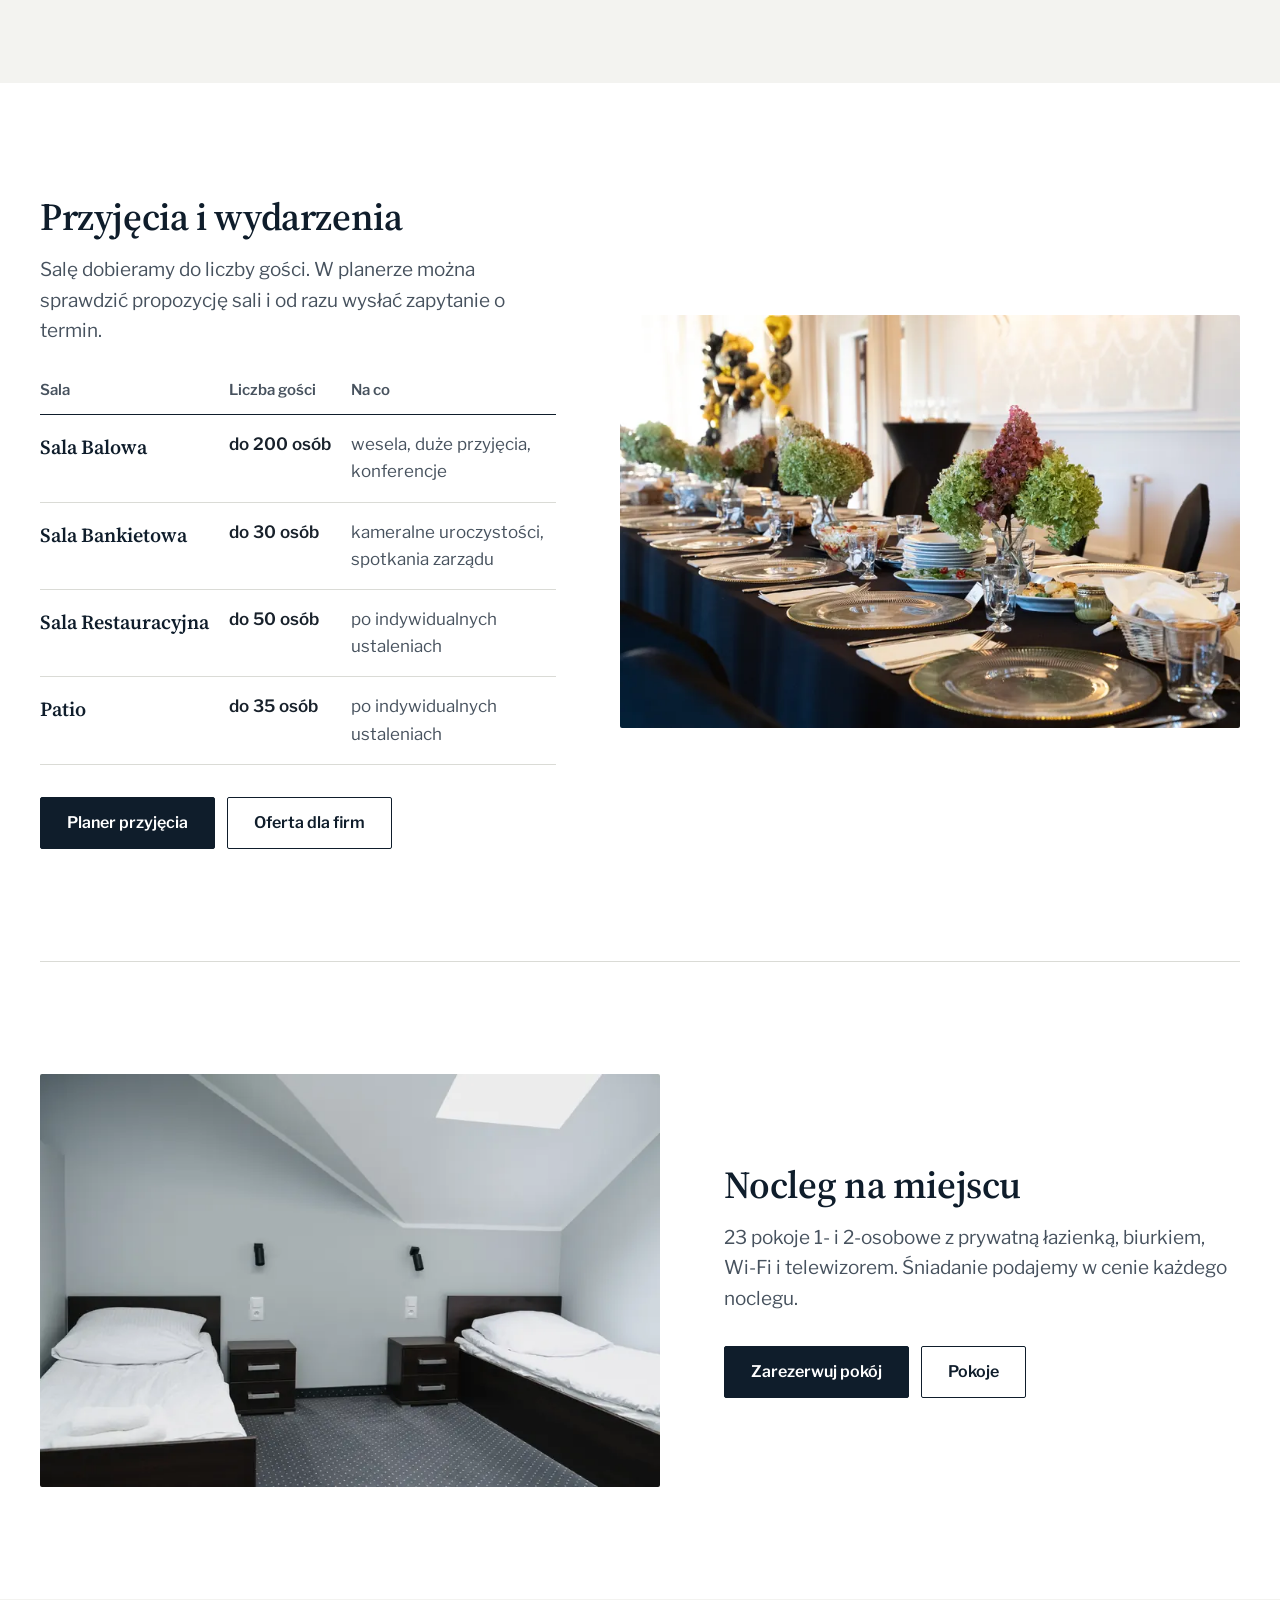
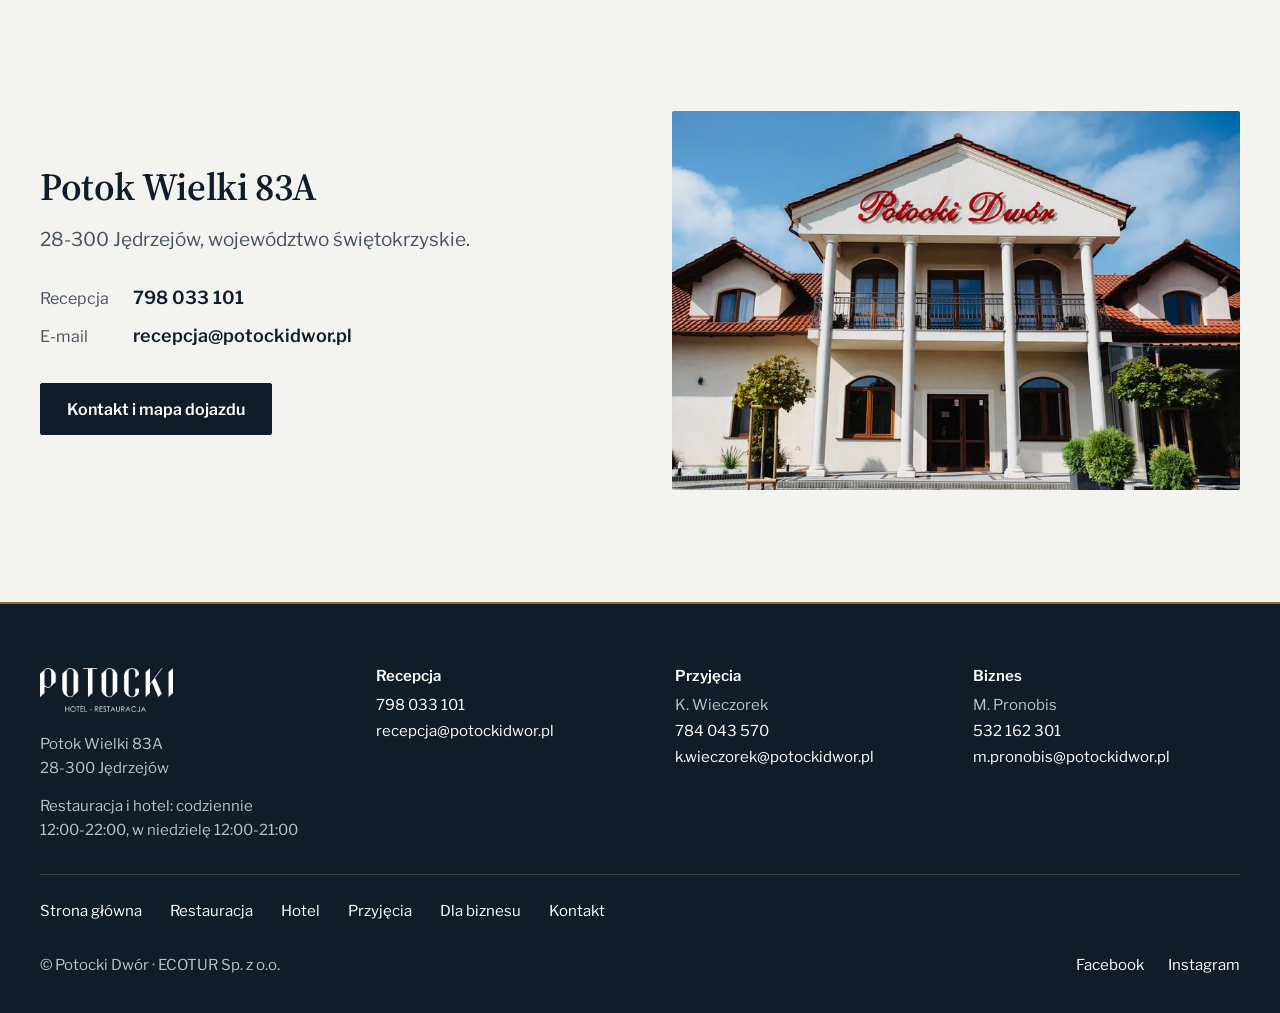
==== commit 76f4f0da: "Redesign 04.11: jasna szata (biel, atrament, orzech), Source Serif 4 + Libre Franklin - jasny naglow" ====
--- a/index.html
+++ b/index.html
@@ -12,28 +12,28 @@
 <meta property="og:site_name" content="Potocki Dwór">
 <meta property="og:title" content="Potocki Dwór - hotel i restauracja w Potoku Wielkim pod Jędrzejowem">
 <meta property="og:description" content="Hotel i restauracja Potocki Dwór, Potok Wielki 83A pod Jędrzejowem: kuchnia polsko-włoska, 23 pokoje ze śniadaniem, sale na przyjęcia do 200 osób, konferencje i szkolenia.">
-<meta property="og:image" content="assets/img/fasada-1600.webp">
-<meta name="theme-color" content="#0e1c29">
+<meta property="og:image" content="assets/img/balowa-1-1600.webp">
+<meta name="theme-color" content="#ffffff">
 <link rel="icon" type="image/png" href="assets/img/favicon.png">
 <link rel="apple-touch-icon" href="assets/img/apple-touch-icon.png">
 <link rel="preconnect" href="https://fonts.googleapis.com"><link rel="preconnect" href="https://fonts.gstatic.com" crossorigin>
-<link href="https://fonts.googleapis.com/css2?family=Cormorant+Garamond:wght@500;600;700&family=Jost:wght@400;500;600&display=swap" rel="stylesheet">
-
-<link rel="stylesheet" href="assets/css/style.css?v=3">
-<link rel="preload" as="image" href="assets/img/fasada-1600.webp" imagesrcset="assets/img/fasada-800.webp 800w, assets/img/fasada-1600.webp 1600w" imagesizes="100vw">
+<link href="https://fonts.googleapis.com/css2?family=Source+Serif+4:opsz,wght@8..60,600;8..60,700&family=Libre+Franklin:wght@400;500;600&display=swap" rel="stylesheet">
+
+<link rel="stylesheet" href="assets/css/style.css?v=4">
+<link rel="preload" as="image" href="assets/img/balowa-1-1600.webp" imagesrcset="assets/img/balowa-1-800.webp 800w, assets/img/balowa-1-1600.webp 1600w" imagesizes="(max-width:760px) 100vw, 60vw">
 <script type="application/ld+json">{"@context":"https://schema.org","@type":"Hotel","@id":"https://potockidwor.pl/#hotel","name":"Potocki Dwór","url":"https://potockidwor.pl/hotel/","telephone":"+48798033101","email":"recepcja@potockidwor.pl","address":{"@type":"PostalAddress","streetAddress":"Potok Wielki 83A","postalCode":"28-300","addressLocality":"Jędrzejów","addressRegion":"świętokrzyskie","addressCountry":"PL"},"geo":{"@type":"GeoCoordinates","latitude":50.6085,"longitude":20.2364},"image":"https://potockidwor.pl/assets/img/fasada-1600.webp","sameAs":["https://www.facebook.com/PotockiDwor","https://www.instagram.com/potocki_dwor/"],"numberOfRooms":23,"amenityFeature":[{"@type":"LocationFeatureSpecification","name":"Śniadanie w cenie noclegu","value":true},{"@type":"LocationFeatureSpecification","name":"Wi-Fi","value":true}]}</script><script type="application/ld+json">{"@context":"https://schema.org","@type":"Restaurant","@id":"https://potockidwor.pl/#restauracja","name":"Restauracja Potocki Dwór","url":"https://potockidwor.pl/restauracja/","telephone":"+48798033101","email":"recepcja@potockidwor.pl","address":{"@type":"PostalAddress","streetAddress":"Potok Wielki 83A","postalCode":"28-300","addressLocality":"Jędrzejów","addressRegion":"świętokrzyskie","addressCountry":"PL"},"geo":{"@type":"GeoCoordinates","latitude":50.6085,"longitude":20.2364},"image":"https://potockidwor.pl/assets/img/resto-sala-1600.webp","sameAs":["https://www.facebook.com/PotockiDwor","https://www.instagram.com/potocki_dwor/"],"servesCuisine":["polska","włoska"],"hasMenu":"https://potockidwor.pl/restauracja/#menu","openingHoursSpecification":[{"@type":"OpeningHoursSpecification","dayOfWeek":["Monday","Tuesday","Wednesday","Thursday","Friday","Saturday"],"opens":"12:00","closes":"22:00"},{"@type":"OpeningHoursSpecification","dayOfWeek":"Sunday","opens":"12:00","closes":"21:00"}]}</script>
-<script src="assets/js/config.js?v=3"></script>
+<script src="assets/js/config.js?v=4"></script>
 <!-- POMIAR: GA4 + Meta Pixel ładowane przez assets/js/app.js (zgody, Consent Mode v2) dopiero po wpisaniu identyfikatorów w config.js -->
 </head>
 <body data-strona="start" data-root="">
 <a class="pomin" href="#tresc">Przejdź do treści</a>
 <header class="gora">
   <div class="wrap gora-in">
-    <a class="logo" href="" aria-label="Potocki Dwór - strona główna"><img src="assets/img/logo-biale.png" width="720" height="238" alt="Potocki Hotel - Restauracja"></a>
+    <a class="logo" href="" aria-label="Potocki Dwór - strona główna"><img src="assets/img/logo-granat.png" width="720" height="237" alt="Potocki Hotel - Restauracja"></a>
     <nav class="menu" aria-label="Menu główne"><a href="restauracja/">Restauracja</a><a href="hotel/">Hotel</a><a href="przyjecia/">Przyjęcia</a><a href="dla-biznesu/">Dla biznesu</a><a href="kontakt/">Kontakt</a></nav>
     <div class="gora-akcje">
       <a class="tel" href="tel:+48798033101" data-ev="click_tel" aria-label="Zadzwoń: 798 033 101"><svg viewBox="0 0 24 24" aria-hidden="true"><path d="M6.6 10.8a15.1 15.1 0 0 0 6.6 6.6l2.2-2.2a1 1 0 0 1 1-.25 11.4 11.4 0 0 0 3.6.57 1 1 0 0 1 1 1V20a1 1 0 0 1-1 1A17 17 0 0 1 3 4a1 1 0 0 1 1-1h3.5a1 1 0 0 1 1 1c0 1.25.2 2.45.57 3.57a1 1 0 0 1-.25 1z"/></svg><span>798 033 101</span></a>
-      <a class="btn btn-zloty btn-maly gora-cta" href="przyjecia/#planer">Zapytaj o termin</a>
+      <a class="btn btn-glowny btn-maly gora-cta" href="przyjecia/#planer">Zapytaj o termin</a>
       <button class="ham" type="button" aria-label="Menu" aria-expanded="false" aria-controls="panel"><span></span></button>
     </div>
   </div>
@@ -43,39 +43,78 @@
   <a class="panel-tel" href="tel:+48798033101" data-ev="click_tel"><svg viewBox="0 0 24 24" aria-hidden="true"><path d="M6.6 10.8a15.1 15.1 0 0 0 6.6 6.6l2.2-2.2a1 1 0 0 1 1-.25 11.4 11.4 0 0 0 3.6.57 1 1 0 0 1 1 1V20a1 1 0 0 1-1 1A17 17 0 0 1 3 4a1 1 0 0 1 1-1h3.5a1 1 0 0 1 1 1c0 1.25.2 2.45.57 3.57a1 1 0 0 1-.25 1z"/></svg>798 033 101</a>
 </div>
 <main id="tresc">
-<section class="hero" style="--poz:center 30%;--poz-tel:center 35%">
-  <figure class="hero-foto"><img src="assets/img/fasada-1600.webp" srcset="assets/img/fasada-800.webp 800w, assets/img/fasada-1600.webp 1600w, assets/img/fasada-2000.webp 2000w" sizes="100vw" width="1600" height="1065" alt="Potocki Dwór - biała fasada z kolumnami i balkonem" fetchpriority="high"></figure>
-  <div class="hero-in">
+<section class="hero">
+  <div class="hero-tekst">
     <p class="hero-adres">Potok Wielki 83A, 28-300 Jędrzejów</p>
     <h1>Hotel i restauracja Potocki Dwór</h1>
     <p class="lead">Kuchnia polsko-włoska, 23 pokoje ze śniadaniem w cenie i sale do 200 osób: na wesele, rodzinne przyjęcie albo szkolenie firmowe.</p>
     <div class="hero-cta">
-      <a class="btn btn-zloty" href="restauracja/#menu">Karta menu</a>
-      <a class="btn btn-linia" href="hotel/">Pokoje i noclegi</a>
-    </div>
+      <a class="btn btn-glowny" href="restauracja/#menu">Karta menu</a>
+      <a class="btn btn-obrys" href="przyjecia/#planer">Zapytaj o termin</a>
+    </div>
+  </div>
+  <figure class="hero-foto" style="--poz:center 62%"><img src="assets/img/balowa-1-1600.webp" srcset="assets/img/balowa-1-800.webp 800w, assets/img/balowa-1-1600.webp 1600w" sizes="(max-width:760px) 100vw, 60vw" width="1600" height="1067" alt="Sala Balowa nakryta na przyjęcie: czarne pokrowce, złote podtalerze i hortensje" fetchpriority="high"></figure>
+</section>
+
+<section class="goscili-pasek" aria-labelledby="h-gosc-s">
+  <div class="wrap">
+    <div class="goscili-pasek-g">
+      <h2 id="h-gosc-s">Gościli u nas</h2>
+      <p>Szkolenia, konferencje i spotkania firmowe organizowały u nas m.in.:</p>
+    </div>
+      <!--GOSCILI8 (generuje _narzedzia/goscili.py)-->
+      <ul class="goscili-rzad" aria-label="Wybrane firmy i instytucje, które u nas gościły"><li><img src="assets/img/goscili/bnp-paribas.webp" alt="BNP Paribas" width="153" height="32" style="--h:32;--b:0.85" loading="lazy" decoding="async"></li><li><img src="assets/img/goscili/pge.webp" alt="PGE" width="93" height="48" style="--h:48;--b:0.75" loading="lazy" decoding="async"></li><li><img src="assets/img/goscili/de-heus.svg" alt="De Heus" width="64" height="58" style="--h:58;--b:0.6" loading="lazy" decoding="async"></li><li><img src="assets/img/goscili/kasa-stefczyka.webp" alt="Kasa Stefczyka" width="160" height="44" style="--h:44;--b:0.85" loading="lazy" decoding="async"></li><li><img src="assets/img/goscili/universal.svg" alt="Universal" width="71" height="58" style="--h:58;--b:0.85" loading="lazy" decoding="async"></li><li><img src="assets/img/goscili/quickpack.svg" alt="Quickpack" width="73" height="58" style="--h:58;--b:0.85" loading="lazy" decoding="async"></li><li><img src="assets/img/goscili/famet.webp" alt="Famet" width="112" height="40" style="--h:40;--b:0.85" loading="lazy" decoding="async"></li><li><img src="assets/img/goscili/sefako.webp" alt="Sefako" width="77" height="58" style="--h:58;--b:0.55" loading="lazy" decoding="async"></li><li class="goscili-link"><a href="dla-biznesu/#goscili">Oferta dla firm</a></li></ul>
+      <!--/GOSCILI8-->
   </div>
 </section>
 
 <section class="sekcja" aria-labelledby="h-oferta">
   <div class="wrap">
     <div class="naglowek">
-      <h2 id="h-oferta">Co znajdą u nas Państwo</h2>
-      <p class="lead-s">Restauracja, hotel i sale w jednym miejscu. Goście przyjęcia mają nocleg na miejscu, a uczestnicy szkolenia obiad i przerwy kawowe bez wyjeżdżania z obiektu.</p>
-    </div>
-    <div class="kafle">
-      <a class="kafel" href="restauracja/"><img src="assets/img/resto-sala-800.webp" alt="Sala restauracji z kolumnami i złotym żyrandolem" loading="lazy" width="800" height="532"><span class="k-t">Restauracja</span><span class="k-o">Kuchnia polsko-włoska, karta z cenami</span></a>
-      <a class="kafel" href="hotel/"><img src="assets/img/pokoj-dbl-800.webp" alt="Pokój z łóżkiem małżeńskim" loading="lazy" width="800" height="532"><span class="k-t">Hotel</span><span class="k-o">23 pokoje, śniadanie w cenie</span></a>
-      <a class="kafel" href="przyjecia/"><img src="assets/img/balowa-stol-800.webp" alt="Nakryty stół na przyjęcie w Sali Balowej" loading="lazy" width="800" height="533"><span class="k-t">Przyjęcia</span><span class="k-o">Sale do 200 gości</span></a>
-      <a class="kafel" href="dla-biznesu/"><img src="assets/img/kawa-800.webp" alt="Przerwa kawowa przygotowana dla uczestników spotkania" loading="lazy" width="800" height="533"><span class="k-t">Dla biznesu</span><span class="k-o">Konferencje, szkolenia, integracje</span></a>
-    </div>
-  </div>
-</section>
-
-<section class="sekcja biala" aria-labelledby="h-kuchnia">
+      <h2 id="h-oferta">Restauracja, hotel i sale w jednym miejscu</h2>
+      <p class="lead-s">Goście przyjęcia mają nocleg na miejscu, a uczestnicy szkolenia obiad i przerwy kawowe bez wyjeżdżania z obiektu.</p>
+    </div>
+    <div class="dzialy">
+      <a class="dzial" href="restauracja/">
+        <img src="assets/img/resto-sala-800.webp" srcset="assets/img/resto-sala-800.webp 800w, assets/img/resto-sala-1600.webp 1600w" sizes="(max-width:760px) 100vw, 50vw" alt="Sala restauracji z kolumnami i mosiężnym żyrandolem" loading="lazy" width="800" height="532">
+        <h3>Restauracja</h3>
+        <p>Kuchnia <span class="nw">polsko-włoska</span>, karta z gramaturami i cenami. Codziennie od 12:00.</p>
+        <span class="dzial-link">Karta menu</span>
+      </a>
+      <a class="dzial" href="hotel/">
+        <img src="assets/img/pokoj-dbl-800.webp" srcset="assets/img/pokoj-dbl-800.webp 800w, assets/img/pokoj-dbl-1600.webp 1600w" sizes="(max-width:760px) 100vw, 50vw" alt="Pokój z łóżkiem małżeńskim" loading="lazy" width="800" height="532">
+        <h3>Hotel</h3>
+        <p>23 pokoje 1- i 2-osobowe z łazienką. Śniadanie w cenie każdego noclegu.</p>
+        <span class="dzial-link">Pokoje i rezerwacja</span>
+      </a>
+      <a class="dzial" href="przyjecia/">
+        <img src="assets/img/balowa-stol-800.webp" srcset="assets/img/balowa-stol-800.webp 800w, assets/img/balowa-stol-1600.webp 1600w" sizes="(max-width:760px) 100vw, 50vw" alt="Nakryty stół na przyjęcie w Sali Balowej" loading="lazy" width="800" height="533">
+        <h3>Przyjęcia</h3>
+        <p>Wesela, komunie, chrzciny i jubileusze w salach do 200 gości.</p>
+        <span class="dzial-link">Sale i planer przyjęcia</span>
+      </a>
+      <a class="dzial" href="dla-biznesu/">
+        <img src="assets/img/balowa-2-800.webp" srcset="assets/img/balowa-2-800.webp 800w, assets/img/balowa-2-1600.webp 1600w" sizes="(max-width:760px) 100vw, 50vw" alt="Sala Balowa przygotowana na wydarzenie" loading="lazy" width="800" height="533">
+        <h3>Dla biznesu</h3>
+        <p>Konferencje, szkolenia i integracje, pakiety 1-, 2- i 3-dniowe.</p>
+        <span class="dzial-link">Oferta dla firm</span>
+      </a>
+    </div>
+  </div>
+</section>
+
+<section class="sekcja tlo2" aria-labelledby="h-kuchnia">
   <div class="wrap">
-    <div class="naglowek">
-      <h2 id="h-kuchnia">Z karty restauracji</h2>
-      <p class="lead-s">Autorskie menu ze świeżych składników: polska klasyka obok makaronów, pizzy i ryb. Pełna karta z gramaturami i cenami jest na stronie restauracji.</p>
+    <div class="naglowek naglowek-bok">
+      <div>
+        <h2 id="h-kuchnia">Z karty restauracji</h2>
+        <p class="lead-s">Autorskie menu ze świeżych składników: polska klasyka obok makaronów, pizzy i ryb. Pełna karta z gramaturami i cenami jest na stronie restauracji.</p>
+      </div>
+      <dl class="godziny">
+        <dt>Codziennie</dt><dd>12:00-22:00</dd>
+        <dt>W niedzielę</dt><dd>12:00-21:00</dd>
+        <dt>Stolik</dt><dd><a href="tel:+48798033101" data-ev="click_tel">798 033 101</a></dd>
+      </dl>
     </div>
     <div class="polecane" data-lb-grupa>
       <figure><button type="button" class="pf" data-lb data-src="assets/img/d-kaczka-1200.webp" data-opis="Pierś z kaczki Potocki - 69 zł"><img src="assets/img/d-kaczka-400.webp" alt="Pierś z kaczki Potocki" loading="lazy" width="400" height="600"></button><figcaption>Pierś z kaczki Potocki <span>69 zł</span></figcaption></figure>
@@ -83,73 +122,80 @@
       <figure><button type="button" class="pf" data-lb data-src="assets/img/d-gicz-1200.webp" data-opis="Gicz jagnięca - 95 zł"><img src="assets/img/d-gicz-400.webp" alt="Gicz jagnięca" loading="lazy" width="400" height="600"></button><figcaption>Gicz jagnięca <span>95 zł</span></figcaption></figure>
       <figure><button type="button" class="pf" data-lb data-src="assets/img/d-tiramisu-1200.webp" data-opis="Tiramisù Tropicale - 26 zł"><img src="assets/img/d-tiramisu-400.webp" alt="Tiramisù Tropicale" loading="lazy" width="400" height="600"></button><figcaption>Tiramisù Tropicale <span>26 zł</span></figcaption></figure>
     </div>
-    <div class="akcje"><a class="btn btn-granat" href="restauracja/#menu">Cała karta menu</a></div>
-  </div>
-</section>
-
-<section class="sekcja ciemna" aria-labelledby="h-sale">
-  <div class="wrap dwie">
-    <img class="foto-r" src="assets/img/balowa-2-800.webp" srcset="assets/img/balowa-2-800.webp 800w, assets/img/balowa-2-1600.webp 1600w" sizes="(max-width:1000px) 100vw, 50vw" alt="Sala Balowa z nakrytymi stołami i parkietem" loading="lazy" width="800" height="533">
+    <div class="akcje"><a class="btn btn-glowny" href="restauracja/#menu">Cała karta menu</a></div>
+  </div>
+</section>
+
+<section class="sekcja" aria-labelledby="h-sale">
+  <div class="wrap dwie dwie-57">
     <div>
       <h2 id="h-sale">Przyjęcia i wydarzenia</h2>
       <p class="lead-s">Salę dobieramy do liczby gości. W planerze można sprawdzić propozycję sali i od razu wysłać zapytanie o termin.</p>
-      <ul class="lista">
-        <li>Sala Balowa - do 200 osób</li>
-        <li>Sala Bankietowa - do 30 osób</li>
-        <li>Sala Restauracyjna - do 50 osób, po indywidualnych ustaleniach</li>
-        <li>Patio - do 35 osób, po indywidualnych ustaleniach</li>
-      </ul>
-      <div class="akcje"><a class="btn btn-zloty" href="przyjecia/#planer">Planer przyjęcia</a><a class="btn btn-linia" href="dla-biznesu/">Oferta dla firm</a></div>
-    </div>
+      <table class="tabela-sal">
+        <thead><tr><th scope="col">Sala</th><th scope="col">Liczba gości</th><th scope="col">Na co</th></tr></thead>
+        <tbody>
+          <tr><th scope="row">Sala Balowa</th><td>do 200 osób</td><td>wesela, duże przyjęcia, konferencje</td></tr>
+          <tr><th scope="row">Sala Bankietowa</th><td>do 30 osób</td><td>kameralne uroczystości, spotkania zarządu</td></tr>
+          <tr><th scope="row">Sala Restauracyjna</th><td>do 50 osób</td><td>po indywidualnych ustaleniach</td></tr>
+          <tr><th scope="row">Patio</th><td>do 35 osób</td><td>po indywidualnych ustaleniach</td></tr>
+        </tbody>
+      </table>
+      <div class="akcje"><a class="btn btn-glowny" href="przyjecia/#planer">Planer przyjęcia</a><a class="btn btn-obrys" href="dla-biznesu/">Oferta dla firm</a></div>
+    </div>
+    <img class="foto-r" src="assets/img/balowa-stol3-800.webp" srcset="assets/img/balowa-stol3-800.webp 800w, assets/img/balowa-stol3-1600.webp 1600w" sizes="(max-width:1000px) 100vw, 50vw" alt="Stół w Sali Balowej z bukietami hortensji i złotymi podtalerzami" loading="lazy" width="800" height="533">
   </div>
 </section>
 
 <section class="sekcja" aria-labelledby="h-hotel">
-  <div class="wrap dwie">
+  <div class="wrap dwie dwie-75">
+    <img class="foto-r" src="assets/img/pokoj-twin-800.webp" srcset="assets/img/pokoj-twin-800.webp 800w, assets/img/pokoj-twin-1600.webp 1600w" sizes="(max-width:1000px) 100vw, 40vw" alt="Pokój z dwoma łóżkami pod skosem" loading="lazy" width="800" height="532">
     <div>
       <h2 id="h-hotel">Nocleg na miejscu</h2>
       <p class="lead-s">23 pokoje 1- i 2-osobowe z prywatną łazienką, biurkiem, Wi-Fi i telewizorem. Śniadanie podajemy w cenie każdego noclegu.</p>
-      <div class="akcje"><a class="btn btn-granat" href="hotel/#rezerwacja">Zarezerwuj pokój</a></div>
-    </div>
-    <img class="foto-r" src="assets/img/pokoj-twin-800.webp" srcset="assets/img/pokoj-twin-800.webp 800w, assets/img/pokoj-twin-1600.webp 1600w" sizes="(max-width:1000px) 100vw, 50vw" alt="Pokój z dwoma łóżkami pod skosem" loading="lazy" width="800" height="532">
-  </div>
-</section>
-
-<section class="sekcja biala" aria-labelledby="h-dojazd">
+      <div class="akcje"><a class="btn btn-glowny" href="hotel/#rezerwacja">Zarezerwuj pokój</a><a class="btn btn-obrys" href="hotel/#pokoje">Pokoje</a></div>
+    </div>
+  </div>
+</section>
+
+<section class="sekcja tlo2" aria-labelledby="h-dojazd">
   <div class="wrap dwie">
     <div>
       <h2 id="h-dojazd">Potok Wielki 83A</h2>
       <p class="lead-s">28-300 Jędrzejów, województwo świętokrzyskie.</p>
       <dl class="dane">
-        <dt>Telefon</dt><dd><a href="tel:+48798033101" data-ev="click_tel">798 033 101</a></dd>
+        <dt>Recepcja</dt><dd><a href="tel:+48798033101" data-ev="click_tel">798 033 101</a></dd>
         <dt>E-mail</dt><dd><a href="mailto:recepcja@potockidwor.pl">recepcja@potockidwor.pl</a></dd>
       </dl>
-      <div class="akcje" style="margin-top:0"><a class="btn btn-linia-c" href="kontakt/">Kontakt i mapa dojazdu</a></div>
-    </div>
-    <img class="foto-r" src="assets/img/fasada3-800.webp" alt="Napis Potocki Dwór na szczycie budynku" loading="lazy" width="800" height="532">
+      <div class="akcje"><a class="btn btn-glowny" href="kontakt/">Kontakt i mapa dojazdu</a></div>
+    </div>
+    <img class="foto-r" src="assets/img/fasada-800.webp" srcset="assets/img/fasada-800.webp 800w, assets/img/fasada-1600.webp 1600w" sizes="(max-width:1000px) 100vw, 50vw" alt="Biała fasada Potockiego Dworu z kolumnami i balkonem" loading="lazy" width="800" height="532">
   </div>
 </section>
 
 </main>
 <footer class="stopka">
   <div class="wrap stopka-in">
-    <div class="stopka-l">
+    <div class="stopka-marka">
       <img class="stopka-logo" src="assets/img/logo-biale.png" width="720" height="238" alt="Potocki Hotel - Restauracja" loading="lazy">
-      <p>Potok Wielki 83A, 28-300 Jędrzejów</p>
-      <p><a href="tel:+48798033101" data-ev="click_tel">798 033 101</a> · <a href="mailto:recepcja@potockidwor.pl">recepcja@potockidwor.pl</a></p>
-      <p class="social"><a href="https://www.facebook.com/PotockiDwor" target="_blank" rel="noopener">Facebook</a> · <a href="https://www.instagram.com/potocki_dwor/" target="_blank" rel="noopener">Instagram</a></p>
+      <p>Potok Wielki 83A<br>28-300 Jędrzejów</p>
+      <p class="stopka-godz">Restauracja i hotel: codziennie <span class="nw">12:00-22:00</span>, w niedzielę <span class="nw">12:00-21:00</span></p>
+    </div>
+    <div class="stopka-kontakty">
+      <div><h2>Recepcja</h2><p><a href="tel:+48798033101" data-ev="click_tel">798 033 101</a></p><p><a href="mailto:recepcja@potockidwor.pl">recepcja@potockidwor.pl</a></p></div>
+      <div><h2>Przyjęcia</h2><p>K. Wieczorek</p><p><a href="tel:+48784043570" data-ev="click_tel">784 043 570</a></p><p><a href="mailto:k.wieczorek@potockidwor.pl">k.wieczorek@potockidwor.pl</a></p></div>
+      <div><h2>Biznes</h2><p>M. Pronobis</p><p><a href="tel:+48532162301" data-ev="click_tel">532 162 301</a></p><p><a href="mailto:m.pronobis@potockidwor.pl">m.pronobis@potockidwor.pl</a></p></div>
     </div>
     <nav class="stopka-menu" aria-label="Menu w stopce"><a href="">Strona główna</a><a href="restauracja/">Restauracja</a><a href="hotel/">Hotel</a><a href="przyjecia/">Przyjęcia</a><a href="dla-biznesu/">Dla biznesu</a><a href="kontakt/">Kontakt</a></nav>
   </div>
   <div class="wrap stopka-dol">
     <p>© Potocki Dwór · ECOTUR Sp. z o.o.</p>
-    <p><button type="button" class="link-cookies" data-cookies-ustawienia hidden>Ustawienia plików cookies</button> <span class="robocza">Wersja robocza strony - podgląd dla Potockiego Dworu.</span></p>
+    <p class="social"><a href="https://www.facebook.com/PotockiDwor" target="_blank" rel="noopener">Facebook</a><a href="https://www.instagram.com/potocki_dwor/" target="_blank" rel="noopener">Instagram</a><button type="button" class="link-cookies" data-cookies-ustawienia hidden>Ustawienia plików cookies</button></p>
   </div>
 </footer>
-<div class="mob" aria-hidden="true"><a class="btn btn-linia-j" href="tel:+48798033101" data-ev="click_tel">Zadzwoń</a><a class="btn btn-zloty" href="przyjecia/#planer" tabindex="-1">Zapytaj o termin</a></div>
+<div class="mob" aria-hidden="true"><a class="btn btn-obrys" href="tel:+48798033101" data-ev="click_tel" tabindex="-1">Zadzwoń</a><a class="btn btn-glowny" href="przyjecia/#planer" tabindex="-1">Zapytaj o termin</a></div>
 <dialog class="lightbox" id="lightbox" aria-label="Powiększone zdjęcie"><button type="button" class="lb-zamknij" aria-label="Zamknij">×</button><button type="button" class="lb-nav lb-pop" aria-label="Poprzednie zdjęcie">‹</button><img alt=""><button type="button" class="lb-nav lb-nast" aria-label="Następne zdjęcie">›</button><p class="lb-opis"></p></dialog>
 
 
-<script src="assets/js/app.js?v=3"></script>
+<script src="assets/js/app.js?v=4"></script>
 </body>
 </html>
--- a/assets/css/style.css
+++ b/assets/css/style.css
@@ -1,424 +1,569 @@
 /* Potocki Dwór - wspólne style wszystkich podstron (podgląd przed WordPressem).
-   Kolory z nowego logo: granat #0e1c29 + biel; złoto i krem z karty menu klienta. */
+   Kierunek "Biel, atrament, orzech" (brief 04.11.2026): jasne tło, jeden ciemny kolor marki z logo,
+   zdjęcia bez nakładek. Nagłówki Source Serif 4, tekst Libre Franklin. */
 :root{
-  --granat:#0e1c29;--granat2:#152638;--granat3:#1e3348;--granat-t:#2a3f55;
-  --krem:#f7f3ec;--krem2:#efe8dc;--bialy:#fff;
-  --zloto:#b38b55;--zloto-j:#d4b27c;--zloto-c:#8e6a39;
-  --tekst:#1c2631;--szary:#5b6571;--szary-j:#a9b2bd;--linia:#e2d9ca;--linia-c:rgba(255,255,255,.14);
-  --ease:cubic-bezier(.23,1,.32,1);--szer:1200px;--gora:76px
+  --papier:#fff;--tlo2:#f3f3f0;
+  --atrament:#0f1d2b;--atrament-2:#1d2e40;
+  --tekst:#18212b;--tekst-2:#47525e;
+  --linia:#dadbd6;--linia-pole:#bfc1bb;
+  --orzech:#3e2c21;--mosiadz:#8a6a2e;
+  --na-ciemnym:#e7ebef;--na-ciemnym-2:#b9c3ce;--linia-c:rgba(255,255,255,.16);
+  --szer:1200px;--gora:76px;--odstep:112px;
+  --serif:"Source Serif 4",Georgia,"Times New Roman",serif;
+  --sans:"Libre Franklin",system-ui,-apple-system,"Segoe UI",sans-serif
 }
 *{box-sizing:border-box}
-html{scroll-behavior:smooth;-webkit-text-size-adjust:100%;overflow-x:clip;scroll-padding-top:calc(var(--gora) + 12px)}
-body{margin:0;font-family:Jost,system-ui,sans-serif;font-size:17px;line-height:1.6;color:var(--tekst);background:var(--krem);-webkit-tap-highlight-color:transparent}
+html{scroll-behavior:smooth;-webkit-text-size-adjust:100%;overflow-x:clip;scroll-padding-top:calc(var(--gora) + 16px)}
+body{margin:0;font-family:var(--sans);font-size:18px;line-height:1.6;color:var(--tekst);background:var(--papier);-webkit-tap-highlight-color:transparent;font-variant-numeric:lining-nums}
 img{display:block;max-width:100%;height:auto}
 a{color:inherit}
-h1,h2,h3,h4{font-family:"Cormorant Garamond",Georgia,serif;font-weight:600;line-height:1.1;margin:0;letter-spacing:-.005em}
-h2{font-size:clamp(34px,4vw,52px)}
-h3{font-size:clamp(25px,2.4vw,30px)}
+h1,h2,h3,h4{font-family:var(--serif);font-weight:600;line-height:1.15;margin:0;letter-spacing:-.01em;color:var(--atrament)}
+h1{font-size:clamp(40px,4.3vw,60px);line-height:1.08}
+h2{font-size:clamp(30px,3vw,40px)}
+h3{font-size:clamp(21px,1.8vw,24px);line-height:1.25}
 p{margin:0}
+b{font-weight:600}
+.nw{white-space:nowrap}
 .wrap{width:min(var(--szer),100% - 48px);margin:0 auto}
-.lead-s{font-size:18.5px;color:var(--szary);max-width:680px;margin-top:16px}
-.tekst p+p{margin-top:14px}
-.tekst{max-width:720px}
+.lead-s{font-size:19px;color:var(--tekst-2);max-width:68ch;margin-top:16px}
+.tekst p+p{margin-top:16px}
+.tekst>p:not(.lead-s){margin-top:16px;max-width:68ch}
 .pomin{position:absolute;left:12px;top:-80px;z-index:100;background:#fff;padding:10px 16px}
 .pomin:focus{top:12px}
-:focus-visible{outline:2px solid var(--zloto);outline-offset:2px}
+:focus-visible{outline:2px solid var(--mosiadz);outline-offset:2px}
 
 /* przyciski */
-.btn{font-family:inherit;display:inline-flex;align-items:center;justify-content:center;gap:8px;min-height:52px;padding:0 26px;border-radius:4px;font-weight:500;font-size:16px;letter-spacing:.02em;text-decoration:none;border:1.5px solid transparent;cursor:pointer;transition:transform .16s var(--ease),background-color .2s ease,color .2s ease,border-color .2s ease;white-space:nowrap}
-.btn:active{transform:scale(.97)}
-.btn-zloty{background:var(--zloto-j);color:var(--granat)}
-.btn-zloty:hover{background:#e0c18f}
-.btn-granat{background:var(--granat);color:#fff}
-.btn-granat:hover{background:var(--granat3)}
-.btn-linia{border-color:rgba(255,255,255,.6);color:#fff}
-.btn-linia:hover{background:rgba(255,255,255,.1)}
-.btn-linia-c{border-color:var(--granat);color:var(--granat)}
-.btn-linia-c:hover{background:var(--granat);color:#fff}
-.btn-linia-j{border-color:rgba(255,255,255,.45);color:#fff}
+.btn{font-family:var(--sans);display:inline-flex;align-items:center;justify-content:center;gap:8px;min-height:52px;padding:0 26px;border-radius:2px;font-weight:600;font-size:16px;line-height:1.2;text-decoration:none;border:1.5px solid transparent;cursor:pointer;transition:background-color .18s ease,color .18s ease,border-color .18s ease;white-space:nowrap}
+.btn-glowny{background:var(--atrament);border-color:var(--atrament);color:#fff}
+.btn-glowny:hover{background:var(--atrament-2);border-color:var(--atrament-2)}
+.btn-obrys{border-color:var(--atrament);color:var(--atrament);background:transparent}
+.btn-obrys:hover{background:var(--atrament);color:#fff}
+.btn-bialy{background:#fff;border-color:#fff;color:var(--atrament)}
+.btn-bialy:hover{background:#e6e9ec;border-color:#e6e9ec}
+.ciemna .btn-obrys{border-color:rgba(255,255,255,.7);color:#fff}
+.ciemna .btn-obrys:hover{background:#fff;color:var(--atrament)}
 .btn-maly{min-height:44px;padding:0 20px;font-size:15px}
 .btn[disabled]{opacity:.5;cursor:not-allowed}
-.link{color:var(--zloto-c);font-weight:500;text-decoration:none;border-bottom:1px solid currentColor}
-.ciemna .link{color:var(--zloto-j)}
+.link{color:var(--atrament);font-weight:500;text-decoration:underline;text-decoration-color:var(--mosiadz);text-decoration-thickness:1.5px;text-underline-offset:4px}
+.link:hover{color:var(--mosiadz)}
+.ciemna .link{color:#fff;text-decoration-color:rgba(255,255,255,.5)}
 
 /* naglowek */
-.gora{position:sticky;top:0;z-index:60;background:var(--granat);border-bottom:1px solid var(--linia-c);color:#fff}
-.gora-in{display:flex;align-items:center;gap:30px;height:calc(var(--gora) - 1px)}
+.gora{position:sticky;top:0;z-index:60;background:#fff;border-bottom:1px solid transparent;transition:border-color .18s ease}
+.gora.przewiniete{border-bottom-color:var(--linia)}
+.gora-in{display:flex;align-items:center;gap:32px;height:var(--gora)}
 .logo{flex:none;display:block}
-.logo img{height:46px;width:auto}
-.menu{display:flex;gap:28px;margin-left:auto}
-.menu a{text-decoration:none;font-weight:500;font-size:15.5px;letter-spacing:.02em;position:relative;padding:6px 0;color:#e8edf2;white-space:nowrap}
-.menu a::after{content:"";position:absolute;left:0;right:0;bottom:0;height:1.5px;background:var(--zloto-j);transform:scaleX(0);transform-origin:left;transition:transform .25s var(--ease)}
+.logo img{height:40px;width:auto}
+.menu{display:flex;gap:30px;margin-left:auto}
+.menu a{text-decoration:none;font-weight:500;font-size:16px;color:var(--atrament);position:relative;padding:8px 0;white-space:nowrap}
+.menu a::after{content:"";position:absolute;left:0;right:0;bottom:0;height:2px;background:var(--mosiadz);transform:scaleX(0);transform-origin:left;transition:transform .18s ease}
 .menu a:hover::after,.menu a[aria-current]::after{transform:none}
-.menu a[aria-current]{color:#fff}
-.gora-akcje{display:flex;align-items:center;gap:14px}
-.tel{display:inline-flex;align-items:center;gap:8px;text-decoration:none;font-weight:500;font-size:15.5px;color:#fff;white-space:nowrap}
-.tel svg{width:19px;height:19px;fill:var(--zloto-j);flex:none}
-.ham{display:none;width:46px;height:46px;border-radius:50%;border:1.5px solid var(--linia-c);background:transparent;align-items:center;justify-content:center;cursor:pointer;padding:0}
-.ham span,.ham span::before,.ham span::after{display:block;width:18px;height:2px;background:#fff;position:relative;transition:transform .25s var(--ease),background-color .2s ease}
+.gora-akcje{display:flex;align-items:center;gap:20px}
+.tel{display:inline-flex;align-items:center;gap:8px;text-decoration:none;font-weight:600;font-size:16px;color:var(--atrament);white-space:nowrap;font-variant-numeric:tabular-nums}
+.tel svg{width:18px;height:18px;fill:var(--atrament);flex:none}
+.ham{display:none;width:44px;height:44px;border-radius:2px;border:1.5px solid var(--linia);background:#fff;align-items:center;justify-content:center;cursor:pointer;padding:0}
+.ham span,.ham span::before,.ham span::after{display:block;width:18px;height:2px;background:var(--atrament);position:relative;transition:transform .18s ease,background-color .18s ease}
 .ham span::before,.ham span::after{content:"";position:absolute;left:0}
 .ham span::before{top:-6px}.ham span::after{top:6px}
 .ham[aria-expanded=true] span{background:transparent}
 .ham[aria-expanded=true] span::before{transform:translateY(6px) rotate(45deg)}
 .ham[aria-expanded=true] span::after{transform:translateY(-6px) rotate(-45deg)}
-.panel{position:fixed;inset:var(--gora) 0 auto 0;z-index:55;background:var(--granat);color:#fff;border-bottom:2px solid var(--zloto);box-shadow:0 30px 60px -30px rgba(0,0,0,.5);padding:4px 20px 22px;transform:translateY(-8px);opacity:0;visibility:hidden;transition:opacity .2s ease,transform .25s var(--ease),visibility .2s;max-height:calc(100svh - var(--gora));overflow:auto}
-.panel.otwarte{opacity:1;transform:none;visibility:visible}
-.panel a.poz{display:flex;justify-content:space-between;align-items:center;padding:13px 2px;border-bottom:1px solid var(--linia-c);text-decoration:none;font-family:"Cormorant Garamond",serif;font-weight:600;font-size:25px;line-height:1.2}
-.panel a.poz::after{content:"→";color:var(--zloto-j);font-family:Jost,sans-serif;font-size:18px}
-.panel a.poz[aria-current]{color:var(--zloto-j)}
-.panel-tel{display:flex;align-items:center;gap:10px;margin-top:18px;font-size:18px;font-weight:500;text-decoration:none}
-.panel-tel svg{width:20px;height:20px;fill:var(--zloto-j)}
-
-/* hero */
-.hero{position:relative;color:#fff;background:var(--granat);overflow:hidden;isolation:isolate;min-height:calc(100vh - var(--gora));min-height:calc(100svh - var(--gora));display:flex;align-items:center}
-.hero-foto{position:absolute;inset:0;z-index:-2;margin:0}
-.hero-foto img{width:100%;height:100%;object-fit:cover;object-position:var(--poz,center 40%)}
-.hero::before{content:"";position:absolute;inset:0;z-index:-1;background:linear-gradient(90deg,rgba(9,19,29,.92) 0%,rgba(9,19,29,.74) 42%,rgba(9,19,29,.18) 100%)}
-.hero-in{width:min(var(--szer),100% - 48px);margin:0 auto;padding:56px 0 64px}
-.hero-adres{font-size:15.5px;color:#cfd7e0;margin-bottom:18px}
-.hero h1{font-size:clamp(46px,min(5.6vw,9vh),84px);max-width:760px}
-.hero .lead{font-size:19.5px;color:#dbe2ea;max-width:580px;margin-top:20px}
+.panel{position:fixed;inset:var(--gora) 0 auto 0;z-index:55;background:#fff;border-top:1px solid var(--linia);border-bottom:1px solid var(--linia);padding:4px 16px 24px;opacity:0;visibility:hidden;transition:opacity .18s ease,visibility .18s;max-height:calc(100svh - var(--gora));overflow:auto}
+.panel.otwarte{opacity:1;visibility:visible}
+.panel a.poz{display:block;padding:14px 0;border-bottom:1px solid var(--linia);text-decoration:none;font-family:var(--serif);font-weight:600;font-size:23px;line-height:1.2;color:var(--atrament)}
+.panel a.poz[aria-current]{text-decoration:underline;text-decoration-color:var(--mosiadz);text-decoration-thickness:2px;text-underline-offset:6px}
+.panel-tel{display:flex;align-items:center;gap:10px;margin-top:20px;font-size:18px;font-weight:600;text-decoration:none;color:var(--atrament)}
+.panel-tel svg{width:20px;height:20px;fill:var(--atrament)}
+
+/* hero: tekst na bieli po lewej (5/12), zdjecie bez nakladki do prawej krawedzi okna (7/12) */
+.hero{display:grid;grid-template-columns:minmax(24px,1fr) minmax(0,480px) 64px minmax(0,656px) minmax(0,1fr);height:clamp(520px,calc(100svh - var(--gora) - 110px),620px)}
+.hero-tekst{grid-column:2;align-self:center;padding:40px 0}
+.hero-foto{grid-column:4/6;margin:0;min-height:0;position:relative}
+.hero-niski{height:clamp(500px,calc(100svh - var(--gora) - 220px),560px)}
+.hero-foto img{position:absolute;inset:0;width:100%;height:100%;object-fit:cover;object-position:var(--poz,center)}
+.hero-adres{font-size:16px;color:var(--tekst-2);margin-bottom:18px}
+.hero .lead{font-size:19px;color:var(--tekst-2);margin-top:20px;max-width:46ch}
 .hero-cta{display:flex;flex-wrap:wrap;gap:12px;margin-top:32px}
-.min-w>*{min-width:0}
+.hero-osoba{margin-top:22px;font-size:16px;color:var(--tekst-2)}
+.hero-osoba a,.hero-info a{color:var(--atrament);font-weight:600;text-decoration:none;font-variant-numeric:tabular-nums;white-space:nowrap}
+.hero-info{display:grid;grid-template-columns:auto minmax(0,1fr);gap:4px 16px;margin:24px 0 0;font-size:16px}
+.hero-info dt{color:var(--tekst-2)}
+.hero-info dd{margin:0;font-weight:500}
 
 /* sekcje */
-.sekcja{padding:clamp(64px,8.5vw,108px) 0}
-.sekcja+.sekcja:not(.ciemna):not(.biala){border-top:1px solid var(--linia)}
-.biala{background:#fff}
-.ciemna{background:var(--granat);color:#e6ebf0}
+.sekcja{padding:var(--odstep) 0}
+.sekcja:not(.tlo2):not(.ciemna)+.sekcja:not(.tlo2):not(.ciemna){padding-top:0}
+.sekcja:not(.tlo2):not(.ciemna)+.sekcja:not(.tlo2):not(.ciemna)>.wrap{border-top:1px solid var(--linia);padding-top:var(--odstep)}
+.tlo2{background:var(--tlo2)}
+.ciemna{background:var(--atrament);color:var(--na-ciemnym)}
 .ciemna h2,.ciemna h3{color:#fff}
-.ciemna .lead-s{color:var(--szary-j)}
-.naglowek{margin-bottom:40px}
-.dwie{display:grid;grid-template-columns:minmax(0,1fr) minmax(0,1fr);gap:56px;align-items:center}
+.ciemna .lead-s{color:var(--na-ciemnym-2)}
+.naglowek{margin-bottom:48px}
+.naglowek-bok{display:flex;justify-content:space-between;align-items:flex-end;gap:48px}
+.dwie{display:grid;grid-template-columns:minmax(0,1fr) minmax(0,1fr);gap:64px;align-items:center}
+.dwie-57{grid-template-columns:minmax(0,5fr) minmax(0,6fr)}
+.dwie-75{grid-template-columns:minmax(0,6fr) minmax(0,5fr)}
 .dwie>*{min-width:0}
-.foto-r{width:100%;aspect-ratio:4/3;object-fit:cover;border-radius:6px}
-.lista{list-style:none;padding:0;margin:20px 0 0}
-.lista li{padding:10px 0 10px 26px;position:relative;border-bottom:1px solid var(--linia)}
-.lista li:last-child{border-bottom:0}
-.lista li::before{content:"";position:absolute;left:2px;top:22px;width:12px;height:1.5px;background:var(--zloto)}
-.ciemna .lista li{border-color:var(--linia-c)}
-.akcje{display:flex;flex-wrap:wrap;gap:12px;margin-top:28px}
-
-/* zaslepki - tresci, na ktore czekamy od klienta */
-.zaslepka{border:1.5px dashed #c9b48f;background:rgba(212,178,124,.08);border-radius:6px;padding:18px 20px;font-size:15.5px;color:var(--szary)}
-.zaslepka b{display:block;color:var(--zloto-c);font-weight:600;margin-bottom:4px}
-.ciemna .zaslepka{color:var(--szary-j);border-color:rgba(212,178,124,.5)}
-.ciemna .zaslepka b{color:var(--zloto-j)}
-.zaslepka-foto{display:flex;align-items:center;justify-content:center;text-align:center;aspect-ratio:4/3;border-radius:6px}
-
-/* skroty na stronie glownej */
-.kafle{display:grid;grid-template-columns:repeat(4,minmax(0,1fr));gap:14px}
-.kafel{position:relative;display:flex;flex-direction:column;justify-content:flex-end;aspect-ratio:3/4;border-radius:6px;overflow:hidden;text-decoration:none;color:#fff;padding:22px;isolation:isolate}
-.kafel img{position:absolute;inset:0;width:100%;height:100%;object-fit:cover;z-index:-2;transition:transform .6s var(--ease)}
-.kafel::before{content:"";position:absolute;inset:0;z-index:-1;background:linear-gradient(180deg,rgba(9,19,29,0) 38%,rgba(9,19,29,.88) 100%)}
-.kafel:hover img{transform:scale(1.04)}
-.k-t{font-family:"Cormorant Garamond",serif;font-size:31px;font-weight:600;line-height:1}
-.k-o{font-size:15px;color:#dbe2ea;margin-top:6px;line-height:1.4}
+.foto-r{width:100%;aspect-ratio:3/2;object-fit:cover;border-radius:2px}
+.foto-pion{aspect-ratio:4/5}
+.punkty,.lista{margin:20px 0 0;padding-left:1.15em}
+.punkty li,.lista li{padding-left:4px}
+.punkty li+li,.lista li+li{margin-top:10px}
+.punkty li::marker,.lista li::marker{color:var(--mosiadz)}
+.punkty-2{columns:2;column-gap:56px}
+.punkty-2 li{break-inside:avoid;margin-bottom:10px}
+.punkty-2 li+li{margin-top:0}
+.akcje{display:flex;flex-wrap:wrap;gap:12px;margin-top:32px}
+
+/* goscili u nas - strona glowna: rzad 8 logotypow pod hero */
+.goscili-pasek{border-top:1px solid var(--linia);border-bottom:1px solid var(--linia);padding:36px 0 40px}
+.goscili-pasek-g{display:flex;align-items:baseline;gap:20px;flex-wrap:wrap}
+.goscili-pasek h2{font-size:24px}
+.goscili-pasek-g p{color:var(--tekst-2);font-size:16px}
+.goscili-rzad{list-style:none;margin:28px 0 0;padding:0;display:grid;grid-template-columns:repeat(8,minmax(0,1fr)) auto;align-items:center;gap:16px 28px}
+.goscili-rzad li{display:flex;align-items:center;justify-content:center;height:64px;min-width:0}
+.goscili-rzad img{height:calc(var(--h) * .9px);width:auto;max-width:100%;object-fit:contain}
+.goscili-link a{font-weight:600;font-size:16px;color:var(--atrament);text-decoration:underline;text-decoration-color:var(--mosiadz);text-decoration-thickness:1.5px;text-underline-offset:4px;white-space:nowrap}
+/* logotypy jednobarwne w pelnym kontrascie (jasnosc --b z goscili.py), kolor po najechaniu */
+.goscili-rzad img,.goscili-siatka img{filter:grayscale(1) brightness(var(--b,.85)) contrast(4);mix-blend-mode:multiply;transition:filter .18s ease}
+@media (hover:hover){.goscili-rzad li:hover img,.goscili-siatka li:hover img{filter:none}}
+
+/* goscili u nas - Dla biznesu: statyczna siatka jak tabela */
+.sekcja.goscili{padding-top:56px}
+.goscili .naglowek{display:flex;align-items:baseline;flex-wrap:wrap;gap:6px 24px;margin-bottom:28px}
+.goscili .naglowek .lead-s{margin-top:0}
+.goscili-siatka{list-style:none;margin:0;padding:0;display:grid;grid-template-columns:repeat(5,minmax(0,1fr));border-top:1px solid var(--linia);border-left:1px solid var(--linia)}
+.goscili-siatka li{display:flex;align-items:center;justify-content:center;height:128px;padding:20px;border-right:1px solid var(--linia);border-bottom:1px solid var(--linia);min-width:0}
+.goscili-siatka img{height:calc(var(--h) * 1px);width:auto;max-width:100%;max-height:88px;object-fit:contain}
+.goscili-dol{display:flex;flex-wrap:wrap;gap:8px 28px;margin-top:28px;font-size:17px}
+.goscili-dol span{color:var(--tekst-2)}
+
+/* strona glowna: cztery dzialy */
+.dzialy{display:grid;grid-template-columns:repeat(2,minmax(0,1fr));gap:64px 48px}
+.dzial{display:block;text-decoration:none;color:inherit;min-width:0}
+.dzial img{width:100%;aspect-ratio:3/2;object-fit:cover;border-radius:2px}
+.dzial h3{margin-top:22px;font-size:clamp(24px,2.2vw,28px)}
+.dzial p{margin-top:8px;color:var(--tekst-2);max-width:52ch}
+.dzial-link{display:inline-block;margin-top:14px;font-weight:600;font-size:16px;color:var(--atrament);text-decoration:underline;text-decoration-color:var(--mosiadz);text-decoration-thickness:1.5px;text-underline-offset:4px}
+.dzial:hover .dzial-link{color:var(--mosiadz)}
+.dzial:hover h3{text-decoration:underline;text-decoration-thickness:1.5px;text-underline-offset:5px;text-decoration-color:var(--linia-pole)}
+
+/* godziny w naglowku sekcji */
+.godziny{display:grid;grid-template-columns:auto auto;gap:6px 24px;margin:0;font-size:16px;flex:none;border-left:1px solid var(--linia);padding-left:28px}
+.godziny dt{color:var(--tekst-2)}
+.godziny dd{margin:0;font-weight:600;font-variant-numeric:tabular-nums}
+.godziny a{text-decoration:none;color:var(--atrament)}
 
 /* dania - zapowiedz na glownej */
-.polecane{display:grid;grid-template-columns:repeat(4,minmax(0,1fr));gap:22px}
+.polecane{display:grid;grid-template-columns:repeat(4,minmax(0,1fr));gap:28px}
 .polecane figure{margin:0;min-width:0}
-.pf{display:block;width:100%;padding:0;border:0;border-radius:6px;overflow:hidden;cursor:zoom-in;background:var(--krem2)}
-.polecane img{width:100%;height:auto;aspect-ratio:4/5;object-fit:cover;object-position:center 72%;border-radius:6px}
-.polecane figcaption{display:flex;justify-content:space-between;gap:10px;margin-top:12px;font-family:"Cormorant Garamond",serif;font-size:22px;font-weight:600;line-height:1.2}
-.polecane figcaption span{font-family:Jost,sans-serif;font-size:16px;font-weight:500;color:var(--zloto-c);white-space:nowrap}
+.pf{display:block;width:100%;padding:0;border:0;border-radius:2px;overflow:hidden;cursor:zoom-in;background:#e9e9e5}
+.polecane img{width:100%;height:auto;aspect-ratio:4/5;object-fit:cover;object-position:center 72%}
+.polecane figcaption{display:flex;justify-content:space-between;align-items:baseline;gap:12px;margin-top:14px;font-family:var(--serif);font-size:19px;font-weight:600;line-height:1.25;color:var(--atrament)}
+.polecane figcaption span{font-family:var(--sans);font-size:16px;font-weight:600;color:var(--orzech);white-space:nowrap;font-variant-numeric:tabular-nums}
+
+/* tabela sal */
+.tabela-sal{width:100%;border-collapse:collapse;margin-top:32px;font-size:17px}
+.tabela-sal thead th{font-family:var(--sans);font-size:15px;font-weight:600;color:var(--tekst-2);text-align:left;padding:0 20px 12px 0;border-bottom:1.5px solid var(--atrament)}
+.tabela-sal tbody th{font-family:var(--serif);font-weight:600;font-size:20px;color:var(--atrament);text-align:left;white-space:nowrap}
+.tabela-sal tbody th,.tabela-sal td{padding:16px 20px 16px 0;border-bottom:1px solid var(--linia);vertical-align:top}
+.tabela-sal td:nth-of-type(1){font-weight:600;white-space:nowrap;font-variant-numeric:tabular-nums}
+.tabela-sal td{color:var(--tekst)}
+.tabela-sal td:nth-of-type(n+2){color:var(--tekst-2)}
+.tabela-sal tr>:last-child{padding-right:0}
+.naglowek+.tabela-sal{margin-top:0}
+.tabela-biznes td:nth-of-type(1){white-space:normal;min-width:150px}
+.tabela-biznes td{width:28%}
+
+/* sale - zdjecia pod tabela */
+.sale-foto{display:grid;grid-template-columns:repeat(4,minmax(0,1fr));gap:20px;margin-top:40px}
+.sale-foto figure,.sale-opis figure{margin:0;min-width:0}
+.sale-foto button,.sale-opis button{display:block;width:100%;padding:0;border:0;border-radius:2px;overflow:hidden;cursor:zoom-in;background:#e9e9e5}
+.sale-foto img,.sale-opis img{width:100%;aspect-ratio:3/2;object-fit:cover}
+.sale-foto figcaption{margin-top:10px;font-weight:600;font-size:16px;color:var(--atrament)}
+.sale-opis{display:grid;grid-template-columns:repeat(4,minmax(0,1fr));gap:40px 28px;margin-top:48px}
+.sale-opis h3{margin-top:18px;font-size:21px}
+.sale-opis figcaption p{margin-top:8px;font-size:16px;color:var(--tekst-2);line-height:1.55}
+.sale-opis figcaption b{color:var(--tekst)}
+.w-kazdej{margin-top:64px;padding-top:40px;border-top:1px solid var(--linia)}
+.w-kazdej .punkty{margin-top:18px}
 
 /* karta menu */
-.menu-kat{position:sticky;top:var(--gora);z-index:20;background:rgba(247,243,236,.97);backdrop-filter:blur(6px);border-bottom:1px solid var(--linia);margin-bottom:8px}
-.menu-kat .wrap{display:flex;gap:6px;overflow-x:auto;scrollbar-width:none;padding:12px 0}
+.karta{padding:var(--odstep) 0}
+.karta .naglowek{margin-bottom:24px}
+.menu-kat{position:sticky;top:var(--gora);z-index:20;background:#fff;border-bottom:1px solid var(--linia);margin-bottom:8px}
+.gora.przewiniete~main .menu-kat{box-shadow:none}
+.menu-kat .wrap{display:flex;flex-wrap:wrap;gap:0 26px;padding:6px 0}
 .menu-kat .wrap::-webkit-scrollbar{display:none}
-.menu-kat a{flex:none;font-size:15px;font-weight:500;padding:8px 15px;border-radius:999px;text-decoration:none;color:var(--tekst);border:1px solid var(--linia);background:#fff;transition:background-color .2s ease,color .2s ease,border-color .2s ease}
-.menu-kat a[aria-current=true]{background:var(--granat);border-color:var(--granat);color:#fff}
-.kat{padding:44px 0 8px;scroll-margin-top:60px}
-.kat>h3{font-size:clamp(30px,3vw,38px);padding-bottom:12px;border-bottom:1px solid var(--zloto);margin-bottom:6px}
-.kat-uwaga{font-size:15px;color:var(--szary);margin:10px 0 0}
-.kat-grupa{font-family:Jost,sans-serif;font-size:15px;font-weight:600;letter-spacing:.04em;color:var(--zloto-c);margin:26px 0 2px;grid-column:1/-1}
-.dania{display:grid;grid-template-columns:repeat(2,minmax(0,1fr));gap:0 48px}
-.danie{display:grid;grid-template-columns:minmax(0,1fr) auto;gap:4px 18px;align-items:start;padding:16px 0;border-bottom:1px solid var(--linia)}
-.danie.z-foto{grid-template-columns:92px minmax(0,1fr) auto}
-.danie-foto{grid-row:1/3;width:92px;height:92px;padding:0;border:0;border-radius:6px;overflow:hidden;cursor:zoom-in;background:var(--krem2)}
-.danie-foto img{width:100%;height:100%;object-fit:cover;object-position:center 78%;transition:transform .4s var(--ease)}
-.danie-foto:hover img{transform:scale(1.06)}
-.danie h4{font-size:22px;line-height:1.2}
-.danie .cena{font-weight:600;font-size:17px;color:var(--granat);white-space:nowrap;text-align:right}
-.danie .sklad{grid-column:1/2;font-size:15px;color:var(--szary);line-height:1.5}
+.menu-kat a{flex:none;font-size:16px;font-weight:500;padding:8px 0 6px;text-decoration:none;color:var(--tekst-2);border-bottom:2px solid transparent;transition:color .18s ease,border-color .18s ease}
+.menu-kat a:hover{color:var(--atrament)}
+.menu-kat a[aria-current=true]{color:var(--atrament);border-bottom-color:var(--mosiadz);font-weight:600}
+.kat{padding:48px 0 8px;scroll-margin-top:56px}
+.kat>h3{font-size:clamp(28px,2.6vw,34px);padding-bottom:14px;border-bottom:1.5px solid var(--atrament);margin-bottom:4px}
+.kat-przel{all:unset;display:flex;align-items:baseline;justify-content:space-between;width:100%;cursor:default}
+.kat-ile{display:none}
+.kat-uwaga{font-weight:400;color:var(--tekst-2)}
+.kat-grupa{font-family:var(--sans);font-size:16px;font-weight:600;color:var(--atrament);margin:28px 0 0;grid-column:1/-1;padding-bottom:6px;border-bottom:1px solid var(--linia)}
+.dania{display:grid;grid-template-columns:repeat(2,minmax(0,1fr));gap:0 56px}
+.danie{display:grid;grid-template-columns:minmax(0,1fr) auto;gap:4px 18px;align-items:start;align-content:start;padding:18px 0;border-bottom:1px solid var(--linia)}
+.danie.z-foto{grid-template-columns:72px minmax(0,1fr) auto}
+.danie-foto{grid-row:1/3;width:72px;height:72px;padding:0;border:0;border-radius:2px;overflow:hidden;cursor:zoom-in;background:#e9e9e5}
+.danie-foto img{width:100%;height:100%;object-fit:cover;object-position:center 78%}
+.danie h4{font-size:19px;line-height:1.3}
+.danie .cena{font-weight:600;font-size:17px;color:var(--orzech);white-space:nowrap;text-align:right;font-variant-numeric:tabular-nums}
+.danie .sklad{grid-column:1/2;font-size:15px;color:var(--tekst-2);line-height:1.5}
 .danie.z-foto .sklad{grid-column:2/3}
-.drinki-foto{display:grid;grid-template-columns:repeat(6,minmax(0,1fr));gap:10px;margin:18px 0 6px}
-.drinki-foto button{padding:0;border:0;border-radius:6px;overflow:hidden;cursor:zoom-in;aspect-ratio:3/4;background:var(--krem2)}
+.drinki-foto{display:grid;grid-template-columns:repeat(6,minmax(0,1fr));gap:10px;margin:20px 0 6px}
+.drinki-foto button{padding:0;border:0;border-radius:2px;overflow:hidden;cursor:zoom-in;aspect-ratio:3/4;background:#e9e9e5}
 .drinki-foto img{width:100%;height:100%;object-fit:cover}
-.menu-info{margin-top:36px;font-size:15px;color:var(--szary)}
 
 /* galerie */
 .galeria{display:grid;grid-template-columns:repeat(4,minmax(0,1fr));gap:12px}
-.galeria button{padding:0;border:0;border-radius:6px;overflow:hidden;cursor:zoom-in;aspect-ratio:4/3;background:var(--granat2)}
+.galeria button{padding:0;border:0;border-radius:2px;overflow:hidden;cursor:zoom-in;aspect-ratio:3/2;background:#e9e9e5;min-width:0}
 .galeria button.duze{grid-column:span 2;grid-row:span 2;aspect-ratio:auto}
-.galeria img{width:100%;height:100%;object-fit:cover;transition:transform .5s var(--ease)}
-.galeria button:hover img{transform:scale(1.04)}
+.galeria img{width:100%;height:100%;object-fit:cover}
+.galeria-3{grid-template-columns:repeat(2,minmax(0,1fr))}
+.galeria-3 button.duze{grid-row:auto;aspect-ratio:3/2}
 
 /* lightbox */
 .lightbox{border:0;padding:0;background:transparent;max-width:100vw;max-height:100vh;width:100vw;height:100vh;margin:0;overflow:hidden}
-.lightbox::backdrop{background:rgba(6,12,19,.92)}
+.lightbox::backdrop{background:rgba(10,18,27,.94)}
 .lightbox[open]{display:flex;align-items:center;justify-content:center;flex-direction:column}
-.lightbox img{max-width:min(92vw,1400px);max-height:82vh;object-fit:contain;border-radius:4px}
-.lb-opis{color:#dbe2ea;margin-top:12px;font-size:15px;text-align:center;padding:0 16px}
-.lb-zamknij,.lb-nav{position:absolute;background:rgba(255,255,255,.1);color:#fff;border:0;width:48px;height:48px;border-radius:50%;font-size:28px;line-height:1;cursor:pointer}
+.lightbox img{max-width:min(92vw,1400px);max-height:82vh;object-fit:contain}
+.lb-opis{color:#e7ebef;margin-top:12px;font-size:16px;text-align:center;padding:0 16px}
+.lb-zamknij,.lb-nav{position:absolute;background:rgba(255,255,255,.12);color:#fff;border:0;width:48px;height:48px;border-radius:2px;font-size:28px;line-height:1;cursor:pointer}
 .lb-zamknij{top:16px;right:16px}
 .lb-nav{top:50%;transform:translateY(-50%)}
 .lb-pop{left:14px}.lb-nast{right:14px}
 
-/* sale */
-.sale{display:grid;grid-template-columns:repeat(3,minmax(0,1fr));gap:22px}
-.sale-4{grid-template-columns:repeat(4,minmax(0,1fr))}
-.sale-2{grid-template-columns:repeat(2,minmax(0,1fr));gap:40px 32px}
-.sala{display:flex;flex-direction:column;min-width:0}
-.sala-foto{width:100%;aspect-ratio:4/3;object-fit:cover;border-radius:6px}
-.sala h3{margin-top:18px}
-.sala .ile{font-weight:500;color:var(--zloto-c);margin-top:4px}
-.ciemna .sala .ile{color:var(--zloto-j)}
-.sala p.op{margin-top:10px;color:var(--szary);font-size:16px}
-.ciemna .sala p.op{color:var(--szary-j)}
-.sala dl{margin:14px 0 0;font-size:15.5px}
-.sala dt{font-weight:600;margin-top:8px}
-.sala dd{margin:2px 0 0;color:var(--szary)}
-.ciemna .sala dd{color:var(--szary-j)}
-
-/* pokoje */
-.pokoje{display:grid;grid-template-columns:minmax(0,1fr) minmax(0,1fr);gap:40px}
+/* hotel */
+.szybka-rez{border-top:1px solid var(--linia);border-bottom:1px solid var(--linia);background:var(--tlo2)}
+.szybka-rez-in{display:grid;grid-template-columns:repeat(2,minmax(0,1fr)) minmax(0,.7fr) auto;gap:16px;align-items:end;padding:24px 0}
+.szybka-rez .pole input{min-height:52px}
+.szybka-rez .btn{white-space:nowrap}
+.pokoje{display:grid;grid-template-columns:minmax(0,1fr) minmax(0,1fr);gap:56px}
 .pokoj-fotki{display:grid;grid-template-columns:2fr 1fr;grid-template-rows:1fr 1fr;gap:10px;aspect-ratio:16/10}
-.pokoj-fotki button{padding:0;border:0;border-radius:6px;overflow:hidden;cursor:zoom-in;background:var(--krem2);min-height:0}
+.pokoj-fotki button{padding:0;border:0;border-radius:2px;overflow:hidden;cursor:zoom-in;background:#e9e9e5;min-height:0}
 .pokoj-fotki button:first-child{grid-row:1/3}
 .pokoj-fotki img{width:100%;height:100%;object-fit:cover}
-.pokoj h3{margin-top:20px}
-.pokoj .ile{color:var(--zloto-c);font-weight:500;margin-top:4px}
-.pokoj p.op{margin-top:10px;color:var(--szary)}
-
-/* rezerwacja KW Hotel */
-.kw-modul{min-height:150px}
+.pokoj h3{margin-top:24px}
+.pokoj .ile{color:var(--orzech);font-weight:600;margin-top:6px;font-size:16px}
+.pokoj p.op{margin-top:10px;color:var(--tekst-2)}
+.trzy-std{display:grid;grid-template-columns:minmax(0,1fr) minmax(0,1fr) minmax(0,1.15fr);gap:48px;align-items:start}
+.trzy-std>*{min-width:0}
+.trzy-std h2{font-size:clamp(26px,2.4vw,32px)}
 
 /* formularze */
-.formularz{display:grid;grid-template-columns:repeat(2,minmax(0,1fr));gap:16px 18px}
+.formularz{display:grid;grid-template-columns:repeat(2,minmax(0,1fr));gap:18px 20px}
+.formularz-waski{max-width:880px}
 .formularz>*{min-width:0}
 .pole{display:flex;flex-direction:column;gap:6px}
 .pole.cale,.formularz .cale{grid-column:1/-1}
-.pole label,.pole .et{font-weight:500;font-size:15px}
-.pole input,.pole select,.pole textarea{font:inherit;font-size:16px;width:100%;padding:12px 14px;border:1px solid #cfc5b4;border-radius:4px;background:#fff;color:var(--tekst);min-height:50px}
-.pole textarea{min-height:110px;resize:vertical}
-.pole input:focus,.pole select:focus,.pole textarea:focus{outline:2px solid var(--zloto);outline-offset:0;border-color:var(--zloto)}
-.pole .blad{font-size:14px;color:#a3282f;display:none}
+.pole label,.pole .et{font-weight:600;font-size:15px;color:var(--atrament)}
+.ciemna .pole label{color:#fff}
+.pole input,.pole select,.pole textarea{font:inherit;font-size:16px;width:100%;padding:12px 14px;border:1px solid var(--linia-pole);border-radius:2px;background:#fff;color:var(--tekst);min-height:52px}
+.pole textarea{min-height:120px;resize:vertical}
+.pole input:focus,.pole select:focus,.pole textarea:focus{outline:2px solid var(--mosiadz);outline-offset:0;border-color:var(--mosiadz)}
+.pole .blad{font-size:15px;color:#a3282f;display:none}
 .pole.zle .blad{display:block}
 .pole.zle input,.pole.zle select,.pole.zle textarea{border-color:#a3282f}
 .ciemna .pole input,.ciemna .pole select,.ciemna .pole textarea{border-color:transparent}
-.ciemna .planer .pole input{border-color:#cfc5b4}
-.ciemna .pole.zle .blad{color:#ffb4b4}
-.form-info{font-size:14px;color:var(--szary)}
-.ciemna .form-info{color:var(--szary-j)}
-.form-wynik{grid-column:1/-1;background:#fff;border:1px solid var(--linia);border-left:0;border-radius:6px;padding:20px 22px;color:var(--tekst)}
-.form-wynik h4{font-size:24px}
-.form-wynik pre{white-space:pre-wrap;font-family:inherit;font-size:15px;background:var(--krem);border-radius:4px;padding:12px 14px;margin:12px 0;max-height:260px;overflow:auto}
+.ciemna .pole.zle .blad{color:#ffc2c2}
+.form-info{font-size:15px;color:var(--tekst-2)}
+.ciemna .form-info{color:var(--na-ciemnym-2)}
+.form-wynik{grid-column:1/-1;background:#fff;border:1px solid var(--linia);border-radius:2px;padding:22px 24px;color:var(--tekst)}
+.form-wynik h4{font-size:22px}
+.form-wynik pre{white-space:pre-wrap;font-family:inherit;font-size:15px;background:var(--tlo2);padding:12px 14px;margin:12px 0;max-height:260px;overflow:auto}
 .form-wynik .akcje{margin-top:12px}
-.form-wynik p{font-size:15px;color:var(--szary)}
-
-/* planer przyjecia */
-.planer{display:grid;grid-template-columns:minmax(0,1.1fr) minmax(0,1fr);background:#fff;color:var(--tekst);border-radius:8px;overflow:hidden;border:1px solid var(--linia)}
+.form-wynik p{font-size:15px;color:var(--tekst-2)}
+
+/* planer przyjecia: bialy panel wyboru + podsumowanie na atramencie */
+.planer{display:grid;grid-template-columns:minmax(0,1.15fr) minmax(0,1fr);background:#fff;color:var(--tekst);border:1px solid var(--linia);border-radius:2px}
 .planer>*{min-width:0}
 .planer-l{padding:clamp(22px,3.2vw,40px)}
-.planer-l .pole{margin-top:22px}
+.planer-l .pole+.pole{margin-top:26px}
 .chipy{display:flex;flex-wrap:wrap;gap:8px}
-.chipy button{font:inherit;font-weight:500;font-size:15px;padding:9px 16px;border-radius:999px;border:1px solid #cfc5b4;background:#fff;color:var(--tekst);cursor:pointer;transition:background-color .2s ease,color .2s ease,border-color .2s ease}
-.chipy button[aria-pressed=true]{background:var(--granat);border-color:var(--granat);color:#fff}
-.goscie{display:flex;align-items:center;gap:14px}
-.goscie input[type=range]{flex:1;accent-color:var(--granat);height:28px;min-width:0}
-.goscie input[type=number]{width:92px;flex:none;min-height:44px;padding:8px 10px}
-.kal{border:1px solid var(--linia);border-radius:6px;padding:12px 14px;background:var(--krem)}
-.kal-g{display:flex;align-items:center;justify-content:space-between;margin-bottom:6px}
-.kal-g b{font-family:"Cormorant Garamond",serif;font-size:23px;font-weight:600}
-.kal-g button{width:40px;height:40px;border-radius:50%;border:1px solid var(--linia);background:#fff;cursor:pointer;font-size:18px;color:var(--tekst)}
+.chipy button{font:inherit;font-weight:500;font-size:15px;min-height:44px;padding:0 16px;border-radius:2px;border:1px solid var(--linia-pole);background:#fff;color:var(--tekst);cursor:pointer;transition:background-color .18s ease,color .18s ease,border-color .18s ease}
+.chipy button:hover{border-color:var(--atrament)}
+.chipy button[aria-pressed=true]{background:var(--atrament);border-color:var(--atrament);color:#fff}
+.goscie{display:flex;align-items:center;gap:16px}
+.goscie input[type=range]{flex:1;accent-color:var(--atrament);height:28px;min-width:0;padding:0;border:0;min-height:0}
+.goscie input[type=number]{width:96px;flex:none;min-height:48px;padding:8px 12px;font-variant-numeric:tabular-nums}
+.kal{border:1px solid var(--linia);border-radius:2px;padding:14px 16px;background:#fff}
+.kal-g{display:flex;align-items:center;justify-content:space-between;margin-bottom:8px}
+.kal-g b{font-family:var(--serif);font-size:21px;font-weight:600;color:var(--atrament)}
+.kal-g button{width:44px;height:44px;border-radius:2px;border:1px solid var(--linia);background:#fff;cursor:pointer;font-size:20px;color:var(--atrament)}
 .kal-g button:disabled{opacity:.35;cursor:default}
-.kal-s{display:grid;grid-template-columns:repeat(7,minmax(0,1fr));gap:3px;text-align:center}
-.kal-s .dn{font-size:12px;font-weight:600;color:var(--szary);padding:4px 0}
-.kal-s button{font:inherit;font-size:15px;height:40px;border-radius:4px;border:0;background:transparent;cursor:pointer;min-width:0;padding:0;color:var(--tekst)}
-.kal-s button:hover:not(:disabled){background:var(--krem2)}
+.kal-s{display:grid;grid-template-columns:repeat(7,minmax(0,1fr));gap:4px;text-align:center}
+.kal-s .dn{font-size:15px;font-weight:600;color:var(--tekst-2);padding:4px 0}
+.kal-s button{font:inherit;font-size:16px;height:42px;border-radius:2px;border:0;background:transparent;cursor:pointer;min-width:0;padding:0;color:var(--tekst);font-variant-numeric:tabular-nums}
+.kal-s button:hover:not(:disabled){background:var(--tlo2)}
 .kal-s button.sob{font-weight:600}
-.kal-s button.zaj{color:#b0a796;text-decoration:line-through;cursor:not-allowed}
-.kal-s button.wyb,.kal-s button.wyb:hover{background:var(--granat)!important;color:#fff}
-.kal-s button:disabled{color:#cfc8bb;cursor:default}
-.kal-leg{display:flex;flex-wrap:wrap;gap:6px 16px;font-size:13px;color:var(--szary);margin-top:8px}
-.kal-leg i{display:inline-block;width:10px;height:10px;border-radius:2px;margin-right:6px;vertical-align:-1px}
-.planer-p{background:var(--granat);color:#e6ebf0;padding:clamp(22px,3.2vw,40px);display:flex;flex-direction:column}
-.planer-p h3{color:#fff;font-size:clamp(28px,2.6vw,34px)}
-.planer-p .sala-mini{width:100%;aspect-ratio:16/9;object-fit:cover;border-radius:6px;margin:14px 0 4px}
-.inne-sale{font-size:14.5px;color:var(--szary-j);margin-top:10px;line-height:1.45}
-.stan{display:flex;align-items:flex-start;gap:9px;font-weight:500;font-size:15.5px;margin-top:12px;line-height:1.45}
-.stan::before{content:"";flex:none;width:10px;height:10px;border-radius:50%;background:var(--zloto-j);margin-top:7px}
+.nw{white-space:nowrap}
+.kal-s button.zaj{color:var(--tekst-2);text-decoration:line-through;cursor:not-allowed}
+.kal-s button.wyb,.kal-s button.wyb:hover{background:var(--atrament)!important;color:#fff}
+.kal-s button:disabled{color:#a9adb2;cursor:default}
+.kal-leg{display:flex;flex-wrap:wrap;gap:6px 18px;font-size:15px;color:var(--tekst-2);margin-top:10px}
+.kal-leg i{display:inline-block;width:12px;height:12px;border-radius:2px;margin-right:6px;vertical-align:-1px}
+.kal-leg .l-wyb{background:var(--atrament)}
+.kal-leg .l-zaj{background:#c9cbc6}
+.planer-p{background:var(--atrament);color:var(--na-ciemnym);padding:clamp(22px,3.2vw,40px);display:flex;flex-direction:column}
+.planer-p h3{color:#fff;font-size:clamp(26px,2.4vw,32px)}
+.sala-ile{color:var(--na-ciemnym-2);margin-top:4px;font-weight:500}
+.planer-p .sala-mini{width:100%;aspect-ratio:16/9;object-fit:cover;margin:16px 0 4px}
+.inne-sale{font-size:15px;color:var(--na-ciemnym-2);margin-top:10px;line-height:1.5}
+.stan{display:flex;align-items:flex-start;gap:10px;font-weight:500;font-size:16px;margin-top:14px;line-height:1.45}
+.stan::before{content:"";flex:none;width:10px;height:10px;border-radius:50%;background:#fff;margin-top:7px}
 .stan.wolny::before{background:#6cc08b}
 .stan.zaj::before{background:#e0645f}
-.podsum{list-style:none;padding:0;margin:12px 0 18px;font-size:15.5px}
-.podsum li{display:flex;justify-content:space-between;gap:12px;padding:8px 0;border-bottom:1px solid var(--linia-c)}
-.podsum li span{color:var(--szary-j)}
+.podsum{list-style:none;padding:0;margin:14px 0 22px;font-size:16px}
+.podsum li{display:flex;justify-content:space-between;gap:12px;padding:9px 0;border-bottom:1px solid var(--linia-c)}
+.podsum li span{color:var(--na-ciemnym-2)}
 .planer-p .btn{width:100%;margin-top:auto}
-.planer-form{margin-top:28px}
+.planer-form{margin-top:32px}
 
 /* biznes */
-.podmenu{display:flex;flex-wrap:wrap;gap:8px 26px;padding:18px 0;border-bottom:1px solid var(--linia)}
-.podmenu a{text-decoration:none;font-weight:500;color:var(--granat);border-bottom:1px solid transparent}
-.podmenu a:hover{border-color:var(--zloto)}
-.kontrolna{display:grid;grid-template-columns:repeat(3,minmax(0,1fr));gap:28px;margin-top:44px;padding-top:30px;border-top:1px solid var(--linia)}
-.kontrolna h3{font-size:24px}
-.kontrolna p{margin-top:8px;color:var(--szary);font-size:16px}
-.ciemna .kontrolna{border-color:var(--linia-c)}
-.ciemna .kontrolna p{color:var(--szary-j)}
-.blok+.blok{margin-top:48px}
+.podmenu{position:sticky;top:var(--gora);z-index:20;background:#fff;border-top:1px solid var(--linia);border-bottom:1px solid var(--linia)}
+.podmenu-in{display:flex;gap:32px;overflow-x:auto;scrollbar-width:none}
+.podmenu-in::-webkit-scrollbar{display:none}
+.podmenu a{flex:none;text-decoration:none;font-weight:500;font-size:16px;color:var(--atrament);padding:15px 0 13px;border-bottom:2px solid transparent}
+.podmenu a:hover{border-bottom-color:var(--mosiadz)}
+.blok+.blok{margin-top:40px}
 .blok h3{margin-bottom:10px}
-.pakiety{margin-top:8px}
-.pakiety dt{font-family:"Cormorant Garamond",serif;font-size:25px;font-weight:600;margin-top:22px}
-.pakiety dd{margin:6px 0 0;color:var(--szary);max-width:720px}
-.ciemna .pakiety dd{color:var(--szary-j)}
+.blok p{color:var(--tekst)}
+.integr .foto-r{margin-top:40px}
+.pakiety{display:grid;grid-template-columns:repeat(3,minmax(0,1fr));border-top:1.5px solid var(--atrament)}
+.pakiety>div{padding:28px 32px 4px;border-left:1px solid var(--linia)}
+.pakiety>div:first-child{padding-left:0;border-left:0}
+.pakiety>div:last-child{padding-right:0}
+.pakiety p{margin-top:10px;color:var(--tekst-2)}
+.przerwy{margin-top:80px}
+.przerwy p{margin-top:12px}
+.zapytanie{display:grid;grid-template-columns:minmax(0,4fr) minmax(0,8fr);gap:64px;align-items:start}
+.zapytanie>*{min-width:0}
+.osoba-dane{margin-top:32px;padding-top:24px;border-top:1px solid var(--linia-c)}
+.osoba-imie{font-family:var(--serif);font-weight:600;font-size:24px;color:#fff}
+.osoba-rola{color:var(--na-ciemnym-2);font-size:16px}
+.osoba-tel{margin:14px 0 6px}
+.osoba-tel a{font-weight:600;font-size:26px;color:#fff;text-decoration:none;font-variant-numeric:tabular-nums}
+
+/* jeden wiersz z linkiem (noclegi na przyjeciach) */
+.wiersz-link{border-top:1px solid var(--linia);padding:48px 0}
+.wiersz-link-in{display:flex;align-items:center;gap:20px 40px;flex-wrap:wrap}
+.wiersz-link h2{font-size:26px}
+.wiersz-link p{flex:1 1 360px;color:var(--tekst-2)}
 
 /* kontakt */
-.kontakt-in{display:grid;grid-template-columns:minmax(0,1fr) minmax(0,1.25fr);gap:48px;align-items:stretch}
+.kontakt-pierwszy{padding:64px 0 72px}
+.kontakt-pierwszy .lead-s{margin-top:12px}
+.dzialy-kontakt{display:grid;grid-template-columns:repeat(3,minmax(0,1fr));margin-top:44px;border-top:1.5px solid var(--atrament)}
+.dk{padding:26px 32px 0;border-left:1px solid var(--linia);min-width:0}
+.dk:first-child{padding-left:0;border-left:0}
+.dk h2{font-family:var(--sans);font-size:16px;font-weight:600;color:var(--tekst-2);letter-spacing:0}
+.dk-osoba{margin-top:6px;font-weight:600}
+.dk-tel{margin:8px 0 6px}
+.dk-tel a{font-weight:600;font-size:26px;color:var(--atrament);text-decoration:none;font-variant-numeric:tabular-nums;white-space:nowrap}
+.dk .link{overflow-wrap:anywhere;font-size:16px}
+.sekcja-ciasna{padding-top:0}
+.sekcja-ciasna>.wrap{border-top:1px solid var(--linia);padding-top:72px}
+.kontakt-in{display:grid;grid-template-columns:minmax(0,1fr) minmax(0,1.3fr);gap:56px;align-items:stretch}
 .kontakt-in>*{min-width:0}
-.dane{display:grid;grid-template-columns:auto minmax(0,1fr);gap:12px 24px;margin:26px 0 28px}
-.dane dt{color:var(--szary);font-size:15px;padding-top:2px}
-.dane dd{margin:0;font-weight:500;overflow-wrap:anywhere}
-.dane a{text-decoration:none;border-bottom:1px solid var(--zloto)}
-.mapa{min-height:420px;border-radius:6px;overflow:hidden;background:var(--krem2);z-index:0}
-.pin{width:22px;height:22px;border-radius:50% 50% 50% 0;background:var(--granat);transform:rotate(-45deg);border:3px solid #fff;box-shadow:0 4px 10px rgba(0,0,0,.4)}
-.kontakt-pierwszy{padding:clamp(40px,6vw,72px) 0}
-.kontakt-pierwszy h1{font-size:clamp(40px,5vw,64px)}
-
-/* goscili u nas: przewijany pasek logotypow (lista zdublowana, przesuniecie o -50%) */
-.goscili .naglowek{margin-bottom:30px}
-.goscili-pas{overflow:hidden;padding:6px 0;background:var(--krem);max-width:1600px;margin:0 auto;-webkit-mask-image:linear-gradient(90deg,transparent,#000 7%,#000 93%,transparent);mask-image:linear-gradient(90deg,transparent,#000 7%,#000 93%,transparent)}
-.goscili-tor{display:flex;width:max-content;animation:goscili-przewin 70s linear infinite}
-.goscili-pas:hover .goscili-tor,.goscili-pas:focus-within .goscili-tor{animation-play-state:paused}
-.goscili-lista{display:flex;align-items:center;gap:72px;margin:0;background:var(--krem);padding:0 72px 0 0;list-style:none}
-.goscili-lista li{flex:none;display:flex;align-items:center;height:64px}
-.goscili-lista img{height:calc(var(--h) * 1px);width:auto;max-width:none;filter:grayscale(1) contrast(1.15);opacity:.7;mix-blend-mode:multiply;transition:filter .3s ease,opacity .3s ease}
-@media (hover:hover){.goscili-lista li:hover img{filter:none;opacity:1}}
-@keyframes goscili-przewin{to{transform:translate3d(-50%,0,0)}}
-@media (prefers-reduced-motion:reduce){
-  .goscili-pas{-webkit-mask-image:none;mask-image:none}
-  .goscili-tor{animation:none;width:auto}
-  .goscili-lista{flex-wrap:wrap;justify-content:center;gap:28px 48px;padding:0}
-  .goscili-kopia{display:none}
-}
+.tabela-godzin{width:100%;border-collapse:collapse;margin-top:24px}
+.tabela-godzin th{text-align:left;font-weight:500;color:var(--tekst-2);font-size:16px;padding:14px 20px 14px 0;vertical-align:top;border-bottom:1px solid var(--linia);width:42%}
+.tabela-godzin td{padding:14px 0;border-bottom:1px solid var(--linia);font-weight:500;font-variant-numeric:tabular-nums}
+.dane{display:grid;grid-template-columns:auto minmax(0,1fr);gap:10px 24px;margin:28px 0 0}
+.dane dt{color:var(--tekst-2);font-size:16px;padding-top:2px}
+.dane dd{margin:0;font-weight:600;overflow-wrap:anywhere}
+.dane a{text-decoration:none;color:var(--atrament)}
+.mapa{min-height:460px;border-radius:2px;overflow:hidden;background:var(--tlo2);z-index:0}
+.pin{width:22px;height:22px;border-radius:50% 50% 50% 0;background:var(--atrament);transform:rotate(-45deg);border:3px solid #fff}
 
 /* stopka */
-.stopka{background:#08121b;color:#aeb8c3;padding:48px 0 32px;font-size:15px}
-.stopka-in{display:flex;justify-content:space-between;gap:32px;flex-wrap:wrap}
-.stopka-logo{height:52px;width:auto;margin-bottom:16px}
-.stopka p{margin:4px 0 0}
-.stopka a{text-decoration:none;color:#e4e9ee}
-.stopka-menu{display:grid;grid-template-columns:repeat(2,auto);gap:8px 36px;align-content:start}
-.stopka-dol{display:flex;justify-content:space-between;gap:12px;flex-wrap:wrap;margin-top:32px;padding-top:20px;border-top:1px solid rgba(255,255,255,.08);font-size:13.5px;color:#7d8996}
-.robocza{color:#7d8996}
-.link-cookies{font:inherit;color:#c4ccd5;background:none;border:0;padding:0;text-decoration:underline;cursor:pointer}
-
-/* baner zgod (pokazywany dopiero po wpisaniu identyfikatorow GA4 / Pixel) */
-.zgody{position:fixed;left:12px;right:12px;bottom:12px;z-index:90;max-width:560px;margin-left:auto;background:#fff;color:var(--tekst);border-radius:8px;box-shadow:0 20px 60px -10px rgba(0,0,0,.45);padding:20px 22px;font-size:15px}
-.zgody p{margin-bottom:14px}
-.zgody .akcje{margin-top:0;gap:8px}
-.zgody .btn{min-height:44px;flex:1 1 auto}
+.stopka{background:var(--atrament);color:var(--na-ciemnym-2);padding:64px 0 36px;font-size:15px;border-top:2px solid var(--mosiadz)}
+.stopka-in{display:grid;grid-template-columns:minmax(0,3fr) minmax(0,9fr);gap:32px 48px}
+.stopka-logo{height:44px;width:auto;margin-bottom:20px}
+.stopka p{margin:2px 0 0}
+.stopka-godz{margin-top:14px!important;max-width:30ch}
+.stopka a{text-decoration:none;color:#fff}
+.stopka a:hover{text-decoration:underline;text-underline-offset:3px}
+.stopka h2{font-family:var(--sans);font-size:15px;font-weight:600;color:#fff;margin-bottom:8px;letter-spacing:0}
+.stopka-kontakty{display:grid;grid-template-columns:repeat(3,minmax(0,1fr));gap:32px}
+.stopka-kontakty>div{min-width:0}
+.stopka-menu{grid-column:1/-1;display:flex;flex-wrap:wrap;gap:8px 28px;padding-top:24px;border-top:1px solid var(--linia-c)}
+.stopka-dol{display:flex;justify-content:space-between;gap:12px;flex-wrap:wrap;margin-top:28px}
+.stopka .social{display:flex;gap:24px;flex-wrap:wrap}
+.link-cookies{font:inherit;color:var(--na-ciemnym-2);background:none;border:0;padding:0;text-decoration:underline;cursor:pointer}
+
+/* baner zgod: jedna cienka belka na dole (pokazywany dopiero po wpisaniu identyfikatorow GA4 / Pixel) */
+.zgody{position:fixed;left:0;right:0;bottom:0;z-index:90;background:#fff;color:var(--tekst);border-top:1px solid var(--linia);padding:12px 24px;font-size:15px;display:flex;align-items:center;justify-content:center;gap:12px 24px;flex-wrap:wrap}
+.zgody p{max-width:760px}
+.zgody .akcje{margin-top:0;gap:8px;flex-wrap:nowrap}
+.zgody .btn{min-height:44px;padding:0 18px;font-size:15px}
 
 .mob{display:none}
 
 /* tablet */
-@media (max-width:1120px){
-  .menu{gap:20px}
-  .menu a{font-size:15px}
+@media (max-width:1180px){
+  .menu{gap:22px}
   .tel span{display:none}
+  .goscili-rzad{grid-template-columns:repeat(4,minmax(0,1fr));gap:20px 28px}
+  .goscili-link{grid-column:1/-1;justify-content:flex-start!important;height:auto!important}
 }
 @media (max-width:1000px){
-  :root{--gora:68px}
+  :root{--odstep:88px}
   .menu{display:none}
   .ham{display:inline-flex}
-  .gora-akcje{margin-left:auto}
-  .tel{width:46px;height:46px;border-radius:50%;border:1.5px solid var(--linia-c);justify-content:center}
-  .kafle{grid-template-columns:repeat(2,minmax(0,1fr))}
-  .kafel{aspect-ratio:16/12}
+  .gora-akcje{margin-left:auto;gap:10px}
+  .tel{width:44px;height:44px;border-radius:2px;border:1.5px solid var(--linia);justify-content:center}
+  .hero{grid-template-columns:24px minmax(0,1fr) 40px minmax(0,1.1fr) 0}
+  .dwie,.dwie-57,.dwie-75,.kontakt-in,.pokoje,.zapytanie{grid-template-columns:minmax(0,1fr);gap:40px}
+  .trzy-std{grid-template-columns:minmax(0,1fr) minmax(0,1fr)}
+  .trzy-std>img{grid-column:1/-1}
+  .planer{grid-template-columns:minmax(0,1fr)}
+  .sale-foto{grid-template-columns:repeat(2,minmax(0,1fr))}
+  .sale-opis{grid-template-columns:repeat(2,minmax(0,1fr))}
+  .galeria{grid-template-columns:repeat(3,minmax(0,1fr))}
+  .galeria-3{grid-template-columns:repeat(2,minmax(0,1fr))}
+  .goscili-siatka{grid-template-columns:repeat(4,minmax(0,1fr))}
   .polecane{grid-template-columns:repeat(2,minmax(0,1fr))}
   .dania{grid-template-columns:minmax(0,1fr)}
-  .dwie,.kontakt-in,.pokoje{grid-template-columns:minmax(0,1fr);gap:36px}
-  .planer{grid-template-columns:minmax(0,1fr)}
-  .sale,.sale-4{grid-template-columns:minmax(0,1fr) minmax(0,1fr)}
-  .galeria{grid-template-columns:repeat(3,minmax(0,1fr))}
-  .kontrolna{grid-template-columns:minmax(0,1fr)}
   .drinki-foto{grid-template-columns:repeat(3,minmax(0,1fr))}
+  .stopka-in{grid-template-columns:minmax(0,1fr)}
+  .naglowek-bok{flex-direction:column;align-items:flex-start;gap:24px}
+  .godziny{border-left:0;padding-left:0}
 }
 /* telefon */
 @media (max-width:760px){
-  .goscili-lista{gap:44px;padding-right:44px}
-  .goscili-lista li{height:52px}
-  .goscili-lista img{height:calc(var(--h) * .78px)}
-  .goscili-tor{animation-duration:55s}
-  :root{--gora:64px}
-  body{font-size:16.5px}
-  .wrap,.hero-in{width:min(var(--szer),100% - 32px)}
+  :root{--gora:60px;--odstep:72px}
+  body{font-size:17px}
+  .wrap{width:min(var(--szer),100% - 32px)}
+  h1{font-size:36px;line-height:1.1}
+  h2{font-size:30px}
+  h3{font-size:21px}
+  .lead-s{font-size:17px}
+  .naglowek{margin-bottom:32px}
   .gora-in{gap:12px}
-  .logo img{height:38px}
+  .logo img{height:34px}
   .gora-cta{display:none}
-  /* zdjecie hero nad tekstem - pokazuje obiekt, nie losowy wycinek */
-  .hero{flex-direction:column;align-items:stretch;justify-content:flex-start}
-  .hero::before{display:none}
-  .hero-foto{position:relative;inset:auto;z-index:0;flex:1 1 0;min-height:min(56vw,26svh);max-height:52svh;align-self:stretch;width:100%}
-  .hero-foto img{position:absolute;inset:0;object-position:var(--poz-tel,var(--poz,center 40%))}
-  .hero-foto::after{content:"";position:absolute;left:0;right:0;bottom:0;height:42%;background:linear-gradient(180deg,rgba(14,28,41,0),var(--granat))}
-  .hero-in{flex:0 0 auto;padding:6px 0 max(26px,4svh)}
-  .hero-adres{font-size:14px;margin-bottom:10px}
-  .hero h1{font-size:clamp(33px,min(9.6vw,5.9svh),44px)}
-  .hero .lead{font-size:clamp(15.5px,2.5svh,17px);margin-top:12px;line-height:1.5}
-  .hero-cta{margin-top:clamp(16px,3svh,24px)}
-  .hero-cta .btn{flex:1 1 100%}
-  .hero-cta .btn-linia{display:none}
-  .lead-s{font-size:17px}
-  .naglowek{margin-bottom:30px}
-  .kafle{gap:10px}
-  .kafel{aspect-ratio:1;padding:14px}
-  .k-t{font-size:25px}
-  .k-o{font-size:13.5px}
-  .polecane{gap:14px}
-  .polecane figcaption{font-size:19px;flex-direction:column;gap:2px}
+  /* hero: zdjecie 4:3 na gorze, pod nim tekst i oba przyciski w pierwszym ekranie */
+  .hero{display:flex;flex-direction:column;height:auto}
+  .hero-foto{order:-1;aspect-ratio:4/3;width:100%}
+  .hero-tekst{padding:22px 16px 8px}
+  .hero-adres{font-size:15px;margin-bottom:8px}
+  .hero .lead{font-size:17px;margin-top:12px;line-height:1.55}
+  .hero-cta{flex-direction:column;gap:10px;margin-top:22px}
+  .hero-cta .btn{width:100%}
+  .hero-osoba{margin-top:16px;font-size:15px}
+  .hero-info{font-size:15px;margin-top:16px;grid-template-columns:minmax(0,1fr)}
+  .hero-info dt{display:none}
+  .btn{white-space:normal;text-align:center}
+  .akcje .btn{flex:1 1 100%}
+  .punkty-2{columns:1}
+  .dzialy{grid-template-columns:minmax(0,1fr);gap:48px}
+  .dzial img{aspect-ratio:16/10}
+  .dzial h3{margin-top:16px}
+  .polecane{gap:24px 14px}
+  .polecane figcaption{flex-direction:column;gap:2px;font-size:17px}
   .polecane figcaption span{font-size:15px}
-  .danie.z-foto{grid-template-columns:72px minmax(0,1fr) auto;gap:4px 14px}
-  .danie-foto{width:72px;height:72px}
+  /* goscili: 3 x 3, link w miejscu dziewiatego */
+  .goscili-pasek{padding:28px 0 30px}
+  .goscili-pasek h2{font-size:22px}
+  .goscili-pasek-g{flex-direction:column;gap:4px}
+  .goscili-pasek-g p{font-size:15px}
+  .goscili-rzad{grid-template-columns:repeat(3,minmax(0,1fr));gap:4px 16px;margin-top:16px}
+  .goscili-rzad li{height:60px}
+  .goscili-rzad img{height:calc(var(--h) * .62px)}
+  .goscili-link{grid-column:auto;justify-content:center!important;height:60px!important}
+  .goscili-link a{font-size:15px;white-space:normal;text-align:center}
+  .podmenu{position:static}
+  .goscili-siatka{grid-template-columns:repeat(3,minmax(0,1fr))}
+  .goscili-siatka li{height:96px;padding:12px}
+  .goscili-siatka img{height:calc(var(--h) * .7px);max-height:64px}
+  .goscili-dol{flex-direction:column;font-size:16px}
+  /* tabela sal jako lista */
+  .tabela-sal,.tabela-sal tbody,.tabela-sal tr{display:block}
+  .tabela-sal thead{display:none}
+  .tabela-sal{margin-top:24px;border-top:1.5px solid var(--atrament)}
+  .tabela-sal tr{display:grid;grid-template-columns:minmax(0,1fr) auto;gap:4px 16px;padding:14px 0;border-bottom:1px solid var(--linia)}
+  .tabela-sal tbody th,.tabela-sal td{display:block;padding:0;border:0}
+  .tabela-sal tbody th{font-size:19px;white-space:normal}
+  .tabela-sal td:nth-of-type(1){text-align:right;font-size:16px;align-self:center}
+  .tabela-sal td:nth-of-type(n+2){grid-column:1/-1;font-size:15.5px;line-height:1.5}
+  .tabela-sal td.brak{display:none}
+  .tabela-biznes td{width:auto}
+  .tabela-biznes td:nth-of-type(1){min-width:0;text-align:left;grid-column:1/-1;font-size:15.5px}
+  .tabela-biznes td[data-et]:nth-of-type(n+2)::before{content:attr(data-et) ": ";font-weight:600;color:var(--tekst)}
+  .sale-foto{gap:16px 12px;margin-top:28px}
+  .sale-foto figcaption{font-size:15px}
+  .sale-opis{grid-template-columns:minmax(0,1fr);gap:36px;margin-top:36px}
+  .sale-opis img{aspect-ratio:16/10}
+  .w-kazdej{margin-top:44px;padding-top:32px}
+  .pakiety{grid-template-columns:minmax(0,1fr)}
+  .pakiety>div{padding:22px 0;border-left:0;border-top:1px solid var(--linia)}
+  .pakiety>div:first-child{border-top:0}
+  .przerwy{margin-top:48px}
+  /* karta menu: akordeon */
+  .karta{padding-bottom:56px}
+  .menu-kat{display:none}
+  .kat{padding:0;scroll-margin-top:0}
+  .kat>h3{font-size:22px;padding:0;margin:0;border-bottom:1px solid var(--linia)}
+  .kat:first-child>h3{border-top:1.5px solid var(--atrament)}
+  .kat-przel{cursor:pointer;align-items:center;min-height:60px;padding:8px 0;gap:12px}
+  .kat-ile{display:inline-flex;align-items:center;gap:12px;margin-left:auto;font-family:var(--sans);font-size:15px;font-weight:500;color:var(--tekst-2)}
+  .kat-ile::after{content:"";width:9px;height:9px;border-right:2px solid var(--atrament);border-bottom:2px solid var(--atrament);transform:translateY(-3px) rotate(45deg);transition:transform .18s ease}
+  .kat:not(.zwin) .kat-ile::after{transform:translateY(2px) rotate(-135deg)}
+  .kat.zwin .kat-tresc{display:none}
+  .kat-tresc{padding-bottom:20px}
+  .danie{padding:16px 0}
+  .danie.z-foto{grid-template-columns:64px minmax(0,1fr) auto;gap:4px 14px}
+  .danie-foto{width:64px;height:64px}
   .danie.z-foto .sklad{grid-column:2/4}
   .danie .sklad{grid-column:1/3}
-  .danie h4{font-size:20.5px}
+  .danie h4{font-size:18px}
   .danie .cena{font-size:16px}
-  .sale,.sale-4,.sale-2{grid-template-columns:minmax(0,1fr);gap:36px}
   .galeria{grid-template-columns:repeat(2,minmax(0,1fr));gap:8px}
-  .galeria button.duze{grid-column:span 2;grid-row:auto;aspect-ratio:16/10}
+  .galeria button.duze{grid-column:span 2;grid-row:auto;aspect-ratio:3/2}
   .formularz{grid-template-columns:minmax(0,1fr)}
-  .goscie input[type=number]{width:80px}
+  .szybka-rez-in{grid-template-columns:repeat(2,minmax(0,1fr));gap:12px;padding:20px 0}
+  .szybka-rez-in .btn{padding:0 12px;white-space:nowrap}
+  .trzy-std{grid-template-columns:minmax(0,1fr);gap:36px}
+  .pokoj-fotki{aspect-ratio:4/3}
+  .goscie input[type=number]{width:84px}
   .kal{padding:10px}
-  .kal-s button{height:38px;font-size:14.5px}
+  .kal-s{gap:2px}
+  .kal-s button{height:42px;font-size:16px}
+  .chipy button{min-height:44px;padding:0 14px}
+  .kontakt-pierwszy{padding:32px 0 48px}
+  .dzialy-kontakt{grid-template-columns:minmax(0,1fr);margin-top:28px}
+  .dk{padding:20px 0;border-left:0;border-top:1px solid var(--linia)}
+  .dk:first-child{border-top:0}
+  .dk-tel a{font-size:24px}
+  .sekcja-ciasna>.wrap{padding-top:56px}
   .mapa{min-height:320px}
-  .kontakt-pierwszy{padding:22px 0 40px}
-  .kontakt-pierwszy h1{font-size:36px}
-  .kontakt-pierwszy .lead-s{margin-top:8px;font-size:16px}
-  .kontakt-pierwszy .dane{gap:8px 16px;margin:18px 0 20px;font-size:15.5px}
-  .kontakt-pierwszy .dane{grid-template-columns:minmax(0,1fr);gap:0}
-  .kontakt-pierwszy .dane dt{margin-top:12px;padding:0}
-  .kontakt-pierwszy .dane dt:first-child{margin-top:0}
+  .wiersz-link{padding:40px 0}
+  .wiersz-link .btn{width:100%}
+  .osoba-tel a{font-size:24px}
   .lb-nav{top:auto;bottom:18px;transform:none}
-  .mob{display:grid;grid-template-columns:1fr 1.5fr;gap:8px;position:fixed;left:0;right:0;bottom:0;z-index:70;padding:8px 10px calc(8px + env(safe-area-inset-bottom));background:rgba(9,19,29,.97);border-top:1px solid var(--zloto);transform:translateY(110%);transition:transform .3s var(--ease)}
+  .stopka{padding:48px 0 calc(100px + env(safe-area-inset-bottom))}
+  .stopka-kontakty{grid-template-columns:minmax(0,1fr);gap:24px}
+  .stopka-dol{margin-top:36px}
+  /* dolny pasek: Zadzwon + akcja kontekstowa (po przewinieciu za przyciski z hero) */
+  .mob{display:grid;grid-template-columns:minmax(0,1fr) minmax(0,1.5fr);gap:8px;position:fixed;left:0;right:0;bottom:0;z-index:70;padding:6px 12px calc(6px + env(safe-area-inset-bottom));min-height:64px;align-items:center;background:#fff;border-top:1px solid var(--linia);transform:translateY(110%);transition:transform .2s ease}
   .mob.widac{transform:none}
-  .mob .btn{min-height:48px;font-size:15.5px;padding:0 10px}
-  .stopka{padding-bottom:100px}
-  .stopka-menu{grid-template-columns:repeat(2,minmax(0,1fr));width:100%}
-  .zgody{bottom:76px}
+  .mob .btn{min-height:50px;font-size:16px;padding:0 10px}
+  .zgody{bottom:calc(64px + env(safe-area-inset-bottom));padding:12px 16px}
+  .zgody .akcje{width:100%}
+  .zgody .btn{flex:1}
 }
-@media (max-width:370px){
-  .chipy button{padding:8px 12px;font-size:14.5px}
-  .kafel{padding:12px}
-  .k-t{font-size:22px}
+@media (max-width:380px){
+  h1{font-size:33px}
+  .chipy button{padding:0 12px;font-size:15px}
+  .dk-tel a{font-size:22px}
 }
-/* niskie ekrany komputerow */
-@media (min-width:761px) and (max-height:820px){
-  .hero-in{padding:36px 0 40px}
-  .hero h1{font-size:clamp(42px,min(5vw,8.6vh),70px)}
-  .hero .lead{font-size:18px;margin-top:16px}
-  .hero-cta{margin-top:24px}
+/* niskie telefony: zdjecie hero 16:10, zeby oba przyciski zmiescily sie w pierwszym ekranie */
+@media (max-width:760px) and (max-height:800px){
+  .hero-foto{aspect-ratio:16/10}
+  .hero-tekst{padding-top:18px}
+  .hero-cta{margin-top:18px}
 }
 @media (prefers-reduced-motion:reduce){*{transition:none!important;scroll-behavior:auto!important}}
-@media (prefers-reduced-motion:reduce) and (max-width:760px){.goscili-lista{gap:16px 34px}}
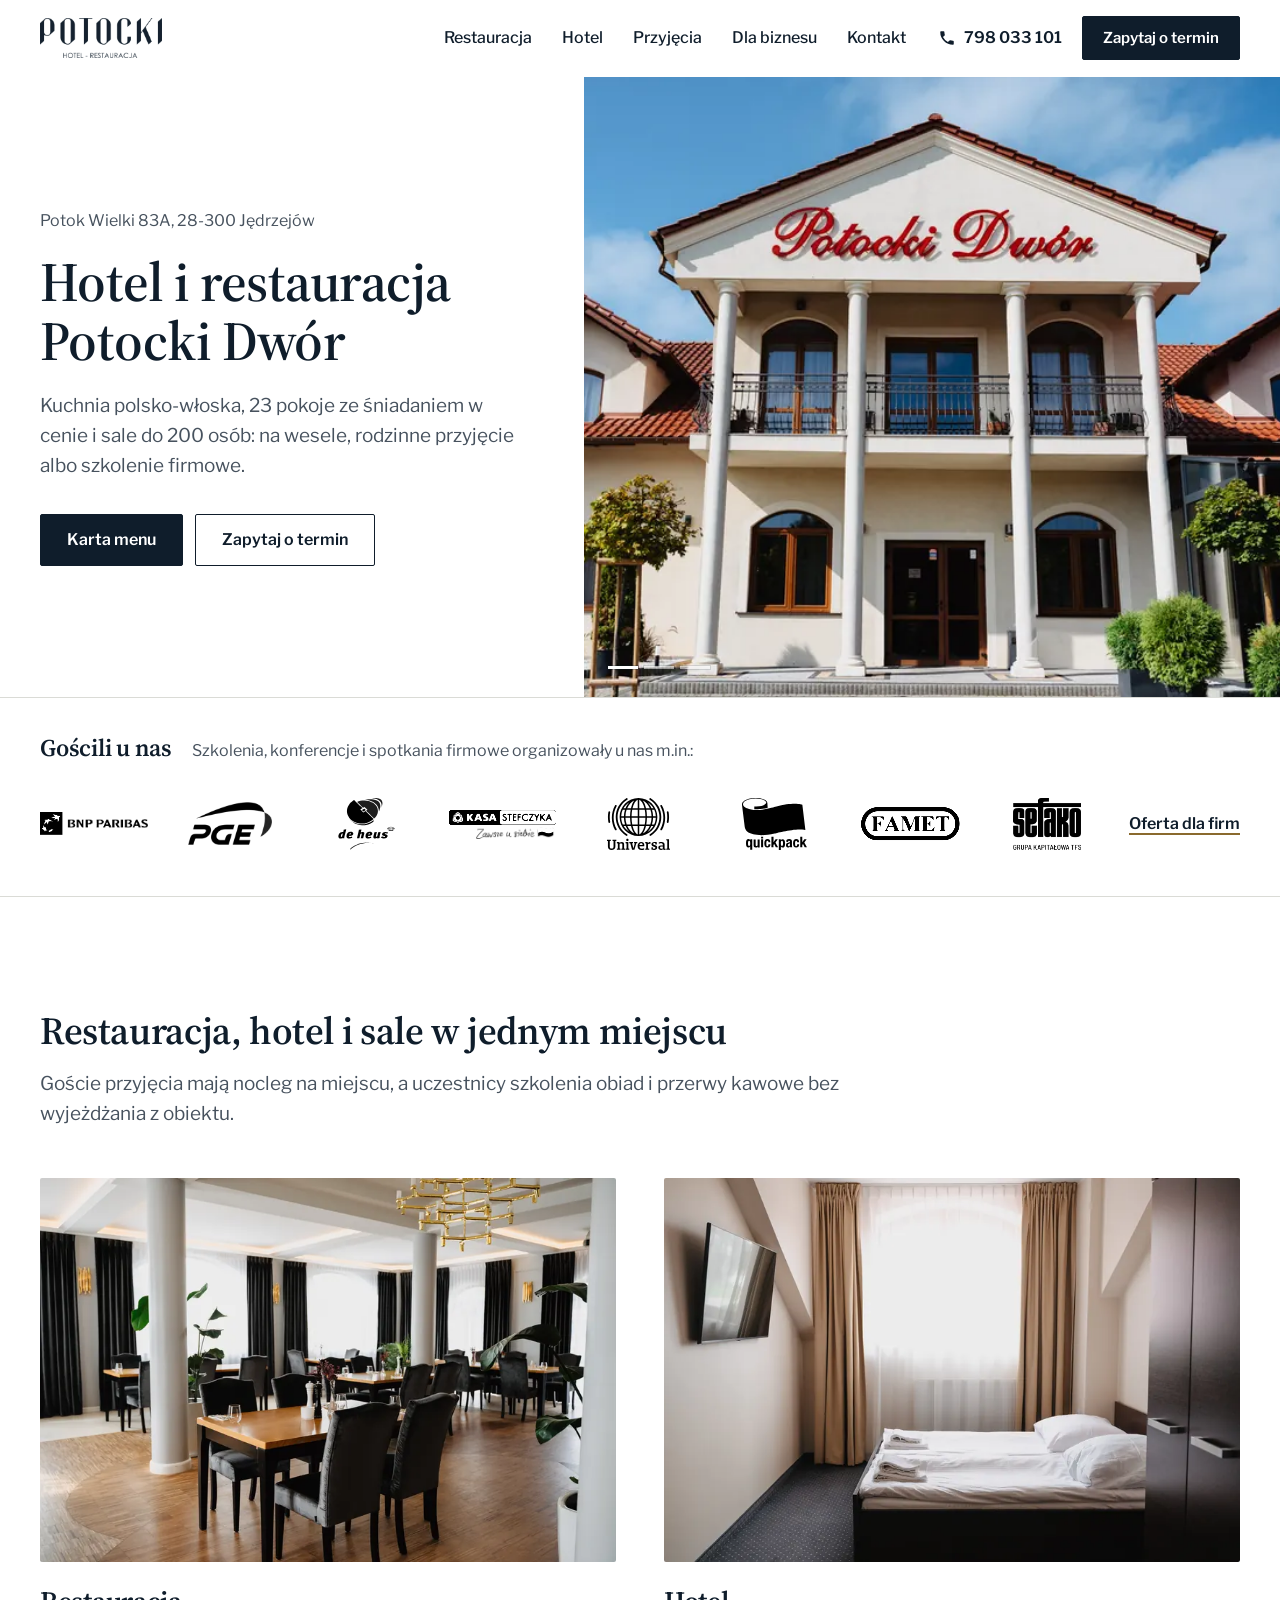
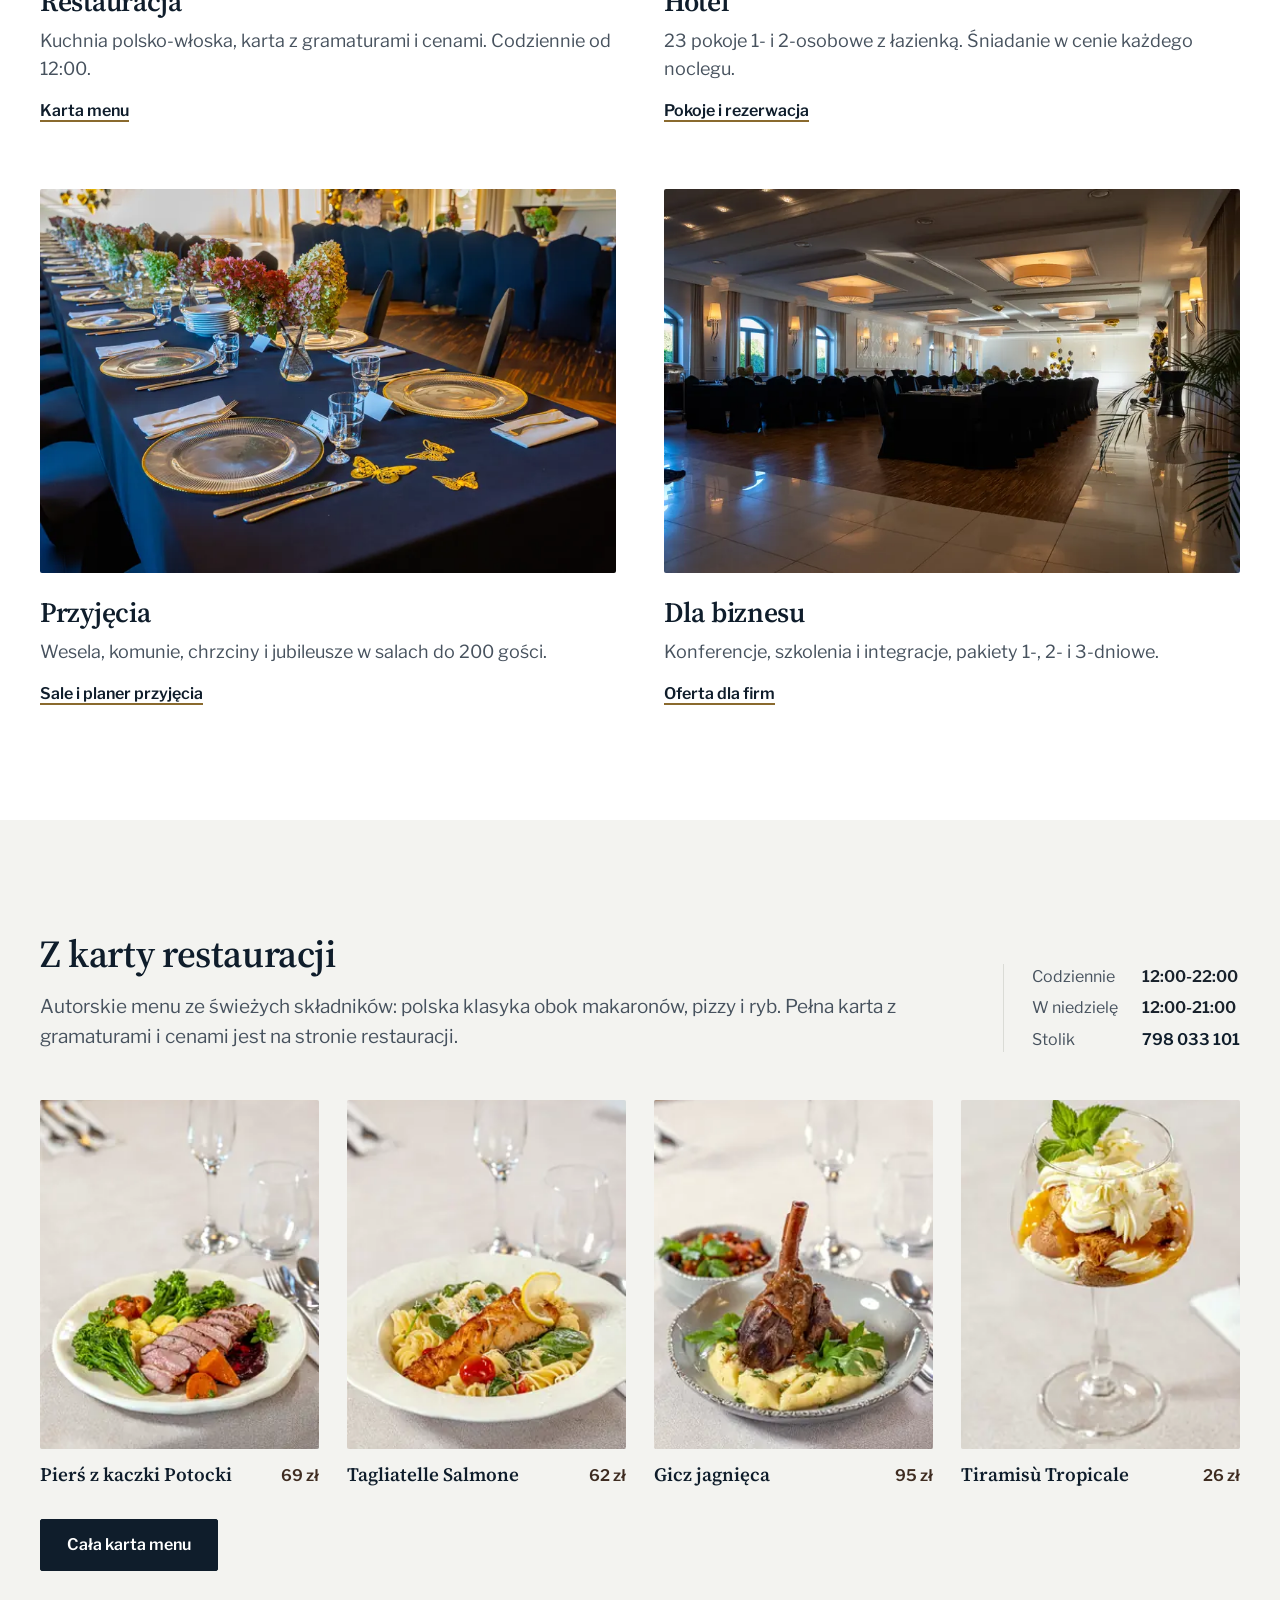
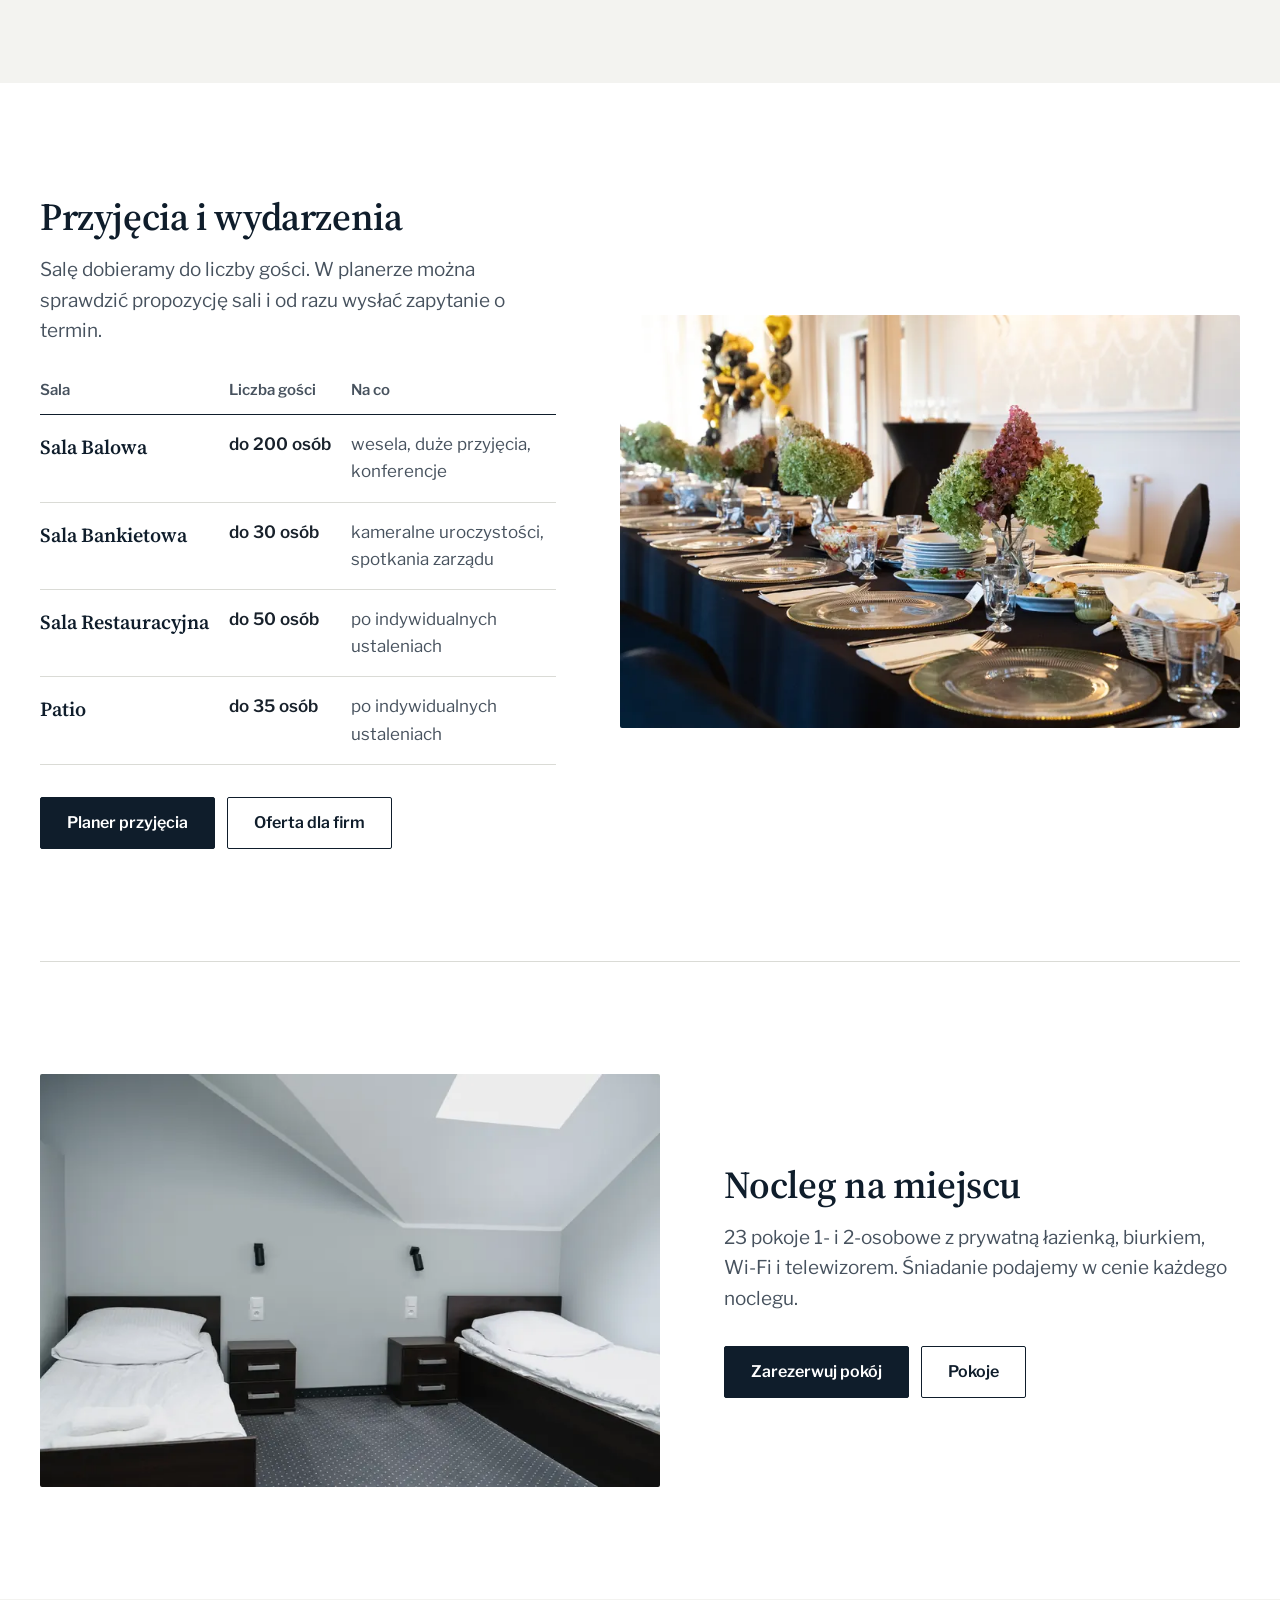
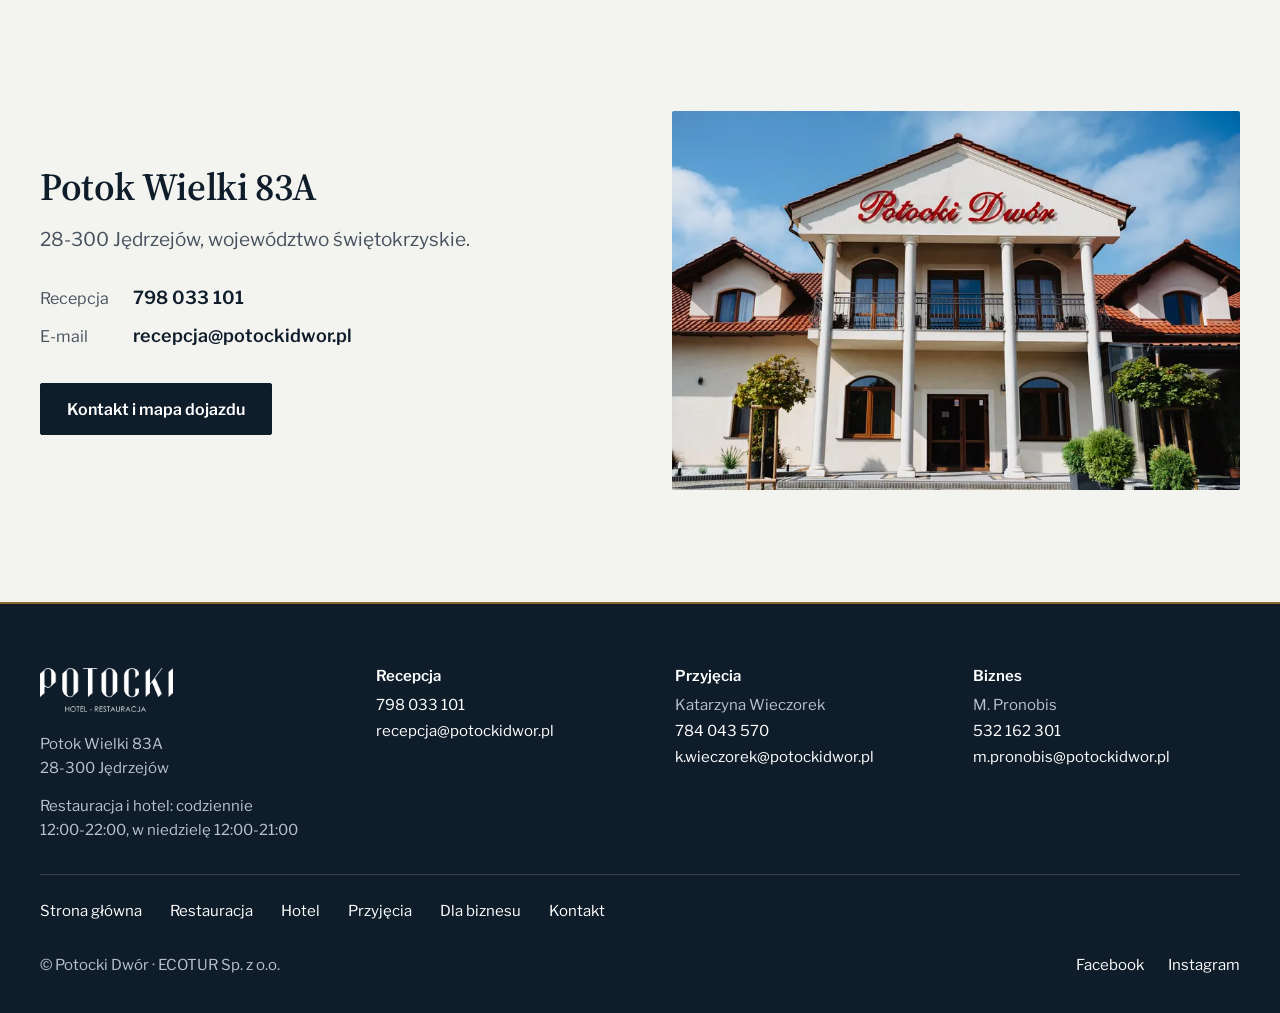
==== commit 027c271f: "Hero glownej: pokaz 3 zdjec (budynek, Sala Balowa, restauracja); Katarzyna Wieczorek; v5 - przenikan" ====
--- a/index.html
+++ b/index.html
@@ -12,17 +12,17 @@
 <meta property="og:site_name" content="Potocki Dwór">
 <meta property="og:title" content="Potocki Dwór - hotel i restauracja w Potoku Wielkim pod Jędrzejowem">
 <meta property="og:description" content="Hotel i restauracja Potocki Dwór, Potok Wielki 83A pod Jędrzejowem: kuchnia polsko-włoska, 23 pokoje ze śniadaniem, sale na przyjęcia do 200 osób, konferencje i szkolenia.">
-<meta property="og:image" content="assets/img/balowa-1-1600.webp">
+<meta property="og:image" content="assets/img/fasada-1600.webp">
 <meta name="theme-color" content="#ffffff">
 <link rel="icon" type="image/png" href="assets/img/favicon.png">
 <link rel="apple-touch-icon" href="assets/img/apple-touch-icon.png">
 <link rel="preconnect" href="https://fonts.googleapis.com"><link rel="preconnect" href="https://fonts.gstatic.com" crossorigin>
 <link href="https://fonts.googleapis.com/css2?family=Source+Serif+4:opsz,wght@8..60,600;8..60,700&family=Libre+Franklin:wght@400;500;600&display=swap" rel="stylesheet">
 
-<link rel="stylesheet" href="assets/css/style.css?v=4">
-<link rel="preload" as="image" href="assets/img/balowa-1-1600.webp" imagesrcset="assets/img/balowa-1-800.webp 800w, assets/img/balowa-1-1600.webp 1600w" imagesizes="(max-width:760px) 100vw, 60vw">
+<link rel="stylesheet" href="assets/css/style.css?v=5">
+<link rel="preload" as="image" href="assets/img/fasada-1600.webp" imagesrcset="assets/img/fasada-800.webp 800w, assets/img/fasada-1600.webp 1600w" imagesizes="(max-width:760px) 100vw, 60vw">
 <script type="application/ld+json">{"@context":"https://schema.org","@type":"Hotel","@id":"https://potockidwor.pl/#hotel","name":"Potocki Dwór","url":"https://potockidwor.pl/hotel/","telephone":"+48798033101","email":"recepcja@potockidwor.pl","address":{"@type":"PostalAddress","streetAddress":"Potok Wielki 83A","postalCode":"28-300","addressLocality":"Jędrzejów","addressRegion":"świętokrzyskie","addressCountry":"PL"},"geo":{"@type":"GeoCoordinates","latitude":50.6085,"longitude":20.2364},"image":"https://potockidwor.pl/assets/img/fasada-1600.webp","sameAs":["https://www.facebook.com/PotockiDwor","https://www.instagram.com/potocki_dwor/"],"numberOfRooms":23,"amenityFeature":[{"@type":"LocationFeatureSpecification","name":"Śniadanie w cenie noclegu","value":true},{"@type":"LocationFeatureSpecification","name":"Wi-Fi","value":true}]}</script><script type="application/ld+json">{"@context":"https://schema.org","@type":"Restaurant","@id":"https://potockidwor.pl/#restauracja","name":"Restauracja Potocki Dwór","url":"https://potockidwor.pl/restauracja/","telephone":"+48798033101","email":"recepcja@potockidwor.pl","address":{"@type":"PostalAddress","streetAddress":"Potok Wielki 83A","postalCode":"28-300","addressLocality":"Jędrzejów","addressRegion":"świętokrzyskie","addressCountry":"PL"},"geo":{"@type":"GeoCoordinates","latitude":50.6085,"longitude":20.2364},"image":"https://potockidwor.pl/assets/img/resto-sala-1600.webp","sameAs":["https://www.facebook.com/PotockiDwor","https://www.instagram.com/potocki_dwor/"],"servesCuisine":["polska","włoska"],"hasMenu":"https://potockidwor.pl/restauracja/#menu","openingHoursSpecification":[{"@type":"OpeningHoursSpecification","dayOfWeek":["Monday","Tuesday","Wednesday","Thursday","Friday","Saturday"],"opens":"12:00","closes":"22:00"},{"@type":"OpeningHoursSpecification","dayOfWeek":"Sunday","opens":"12:00","closes":"21:00"}]}</script>
-<script src="assets/js/config.js?v=4"></script>
+<script src="assets/js/config.js?v=5"></script>
 <!-- POMIAR: GA4 + Meta Pixel ładowane przez assets/js/app.js (zgody, Consent Mode v2) dopiero po wpisaniu identyfikatorów w config.js -->
 </head>
 <body data-strona="start" data-root="">
@@ -53,7 +53,12 @@
       <a class="btn btn-obrys" href="przyjecia/#planer">Zapytaj o termin</a>
     </div>
   </div>
-  <figure class="hero-foto" style="--poz:center 62%"><img src="assets/img/balowa-1-1600.webp" srcset="assets/img/balowa-1-800.webp 800w, assets/img/balowa-1-1600.webp 1600w" sizes="(max-width:760px) 100vw, 60vw" width="1600" height="1067" alt="Sala Balowa nakryta na przyjęcie: czarne pokrowce, złote podtalerze i hortensje" fetchpriority="high"></figure>
+  <figure class="hero-foto hero-pokaz" data-pokaz aria-roledescription="pokaz zdjęć" aria-label="Zdjęcia Potockiego Dworu">
+    <img class="aktywne" src="assets/img/fasada-1600.webp" srcset="assets/img/fasada-800.webp 800w, assets/img/fasada-1600.webp 1600w" sizes="(max-width:760px) 100vw, 60vw" width="1600" height="1065" style="--poz:center 58%;--poz-tel:center 62%" alt="Potocki Dwór: biały budynek z kolumnami, balkonem i czerwonym dachem" fetchpriority="high">
+    <img src="assets/img/balowa-1-1600.webp" srcset="assets/img/balowa-1-800.webp 800w, assets/img/balowa-1-1600.webp 1600w" sizes="(max-width:760px) 100vw, 60vw" width="1600" height="1067" style="--poz:center 62%;--poz-tel:center 60%" alt="Sala Balowa nakryta na przyjęcie: czarne pokrowce, złote podtalerze i hortensje" loading="lazy" decoding="async">
+    <img src="assets/img/resto-sala-1600.webp" srcset="assets/img/resto-sala-800.webp 800w, assets/img/resto-sala-1600.webp 1600w" sizes="(max-width:760px) 100vw, 60vw" width="1600" height="1065" style="--poz:center 55%;--poz-tel:center 55%" alt="Sala restauracji z kolumnami i mosiężnym żyrandolem" loading="lazy" decoding="async">
+    <div class="pokaz-wsk" role="group" aria-label="Wybór zdjęcia"><button type="button" aria-label="Zdjęcie 1 z 3: budynek" aria-current="true"></button><button type="button" aria-label="Zdjęcie 2 z 3: Sala Balowa"></button><button type="button" aria-label="Zdjęcie 3 z 3: restauracja"></button></div>
+  </figure>
 </section>
 
 <section class="goscili-pasek" aria-labelledby="h-gosc-s">
@@ -182,7 +187,7 @@
     </div>
     <div class="stopka-kontakty">
       <div><h2>Recepcja</h2><p><a href="tel:+48798033101" data-ev="click_tel">798 033 101</a></p><p><a href="mailto:recepcja@potockidwor.pl">recepcja@potockidwor.pl</a></p></div>
-      <div><h2>Przyjęcia</h2><p>K. Wieczorek</p><p><a href="tel:+48784043570" data-ev="click_tel">784 043 570</a></p><p><a href="mailto:k.wieczorek@potockidwor.pl">k.wieczorek@potockidwor.pl</a></p></div>
+      <div><h2>Przyjęcia</h2><p>Katarzyna Wieczorek</p><p><a href="tel:+48784043570" data-ev="click_tel">784 043 570</a></p><p><a href="mailto:k.wieczorek@potockidwor.pl">k.wieczorek@potockidwor.pl</a></p></div>
       <div><h2>Biznes</h2><p>M. Pronobis</p><p><a href="tel:+48532162301" data-ev="click_tel">532 162 301</a></p><p><a href="mailto:m.pronobis@potockidwor.pl">m.pronobis@potockidwor.pl</a></p></div>
     </div>
     <nav class="stopka-menu" aria-label="Menu w stopce"><a href="">Strona główna</a><a href="restauracja/">Restauracja</a><a href="hotel/">Hotel</a><a href="przyjecia/">Przyjęcia</a><a href="dla-biznesu/">Dla biznesu</a><a href="kontakt/">Kontakt</a></nav>
@@ -196,6 +201,6 @@
 <dialog class="lightbox" id="lightbox" aria-label="Powiększone zdjęcie"><button type="button" class="lb-zamknij" aria-label="Zamknij">×</button><button type="button" class="lb-nav lb-pop" aria-label="Poprzednie zdjęcie">‹</button><img alt=""><button type="button" class="lb-nav lb-nast" aria-label="Następne zdjęcie">›</button><p class="lb-opis"></p></dialog>
 
 
-<script src="assets/js/app.js?v=4"></script>
+<script src="assets/js/app.js?v=5"></script>
 </body>
 </html>
--- a/assets/css/style.css
+++ b/assets/css/style.css
@@ -81,6 +81,13 @@
 .hero-foto{grid-column:4/6;margin:0;min-height:0;position:relative}
 .hero-niski{height:clamp(500px,calc(100svh - var(--gora) - 220px),560px)}
 .hero-foto img{position:absolute;inset:0;width:100%;height:100%;object-fit:cover;object-position:var(--poz,center)}
+/* pokaz zdjec w hero glownej: lagodne przenikanie co ok. 6 s */
+.hero-pokaz img{opacity:0;transition:opacity 1.2s ease}
+.hero-pokaz img.aktywne{opacity:1}
+.pokaz-wsk{position:absolute;left:24px;bottom:20px;display:flex;gap:6px;z-index:2}
+.pokaz-wsk button{width:30px;height:20px;padding:0;border:0;background:none;cursor:pointer;display:flex;align-items:center}
+.pokaz-wsk button::before{content:"";display:block;width:100%;height:3px;background:#fff;opacity:.5;outline:1px solid rgba(15,29,43,.25);transition:opacity .18s ease}
+.pokaz-wsk button[aria-current=true]::before{opacity:1}
 .hero-adres{font-size:16px;color:var(--tekst-2);margin-bottom:18px}
 .hero .lead{font-size:19px;color:var(--tekst-2);margin-top:20px;max-width:46ch}
 .hero-cta{display:flex;flex-wrap:wrap;gap:12px;margin-top:32px}
@@ -448,6 +455,8 @@
   /* hero: zdjecie 4:3 na gorze, pod nim tekst i oba przyciski w pierwszym ekranie */
   .hero{display:flex;flex-direction:column;height:auto}
   .hero-foto{order:-1;aspect-ratio:4/3;width:100%}
+  .hero-foto img{object-position:var(--poz-tel,var(--poz,center))}
+  .pokaz-wsk{left:12px;bottom:10px}
   .hero-tekst{padding:22px 16px 8px}
   .hero-adres{font-size:15px;margin-bottom:8px}
   .hero .lead{font-size:17px;margin-top:12px;line-height:1.55}
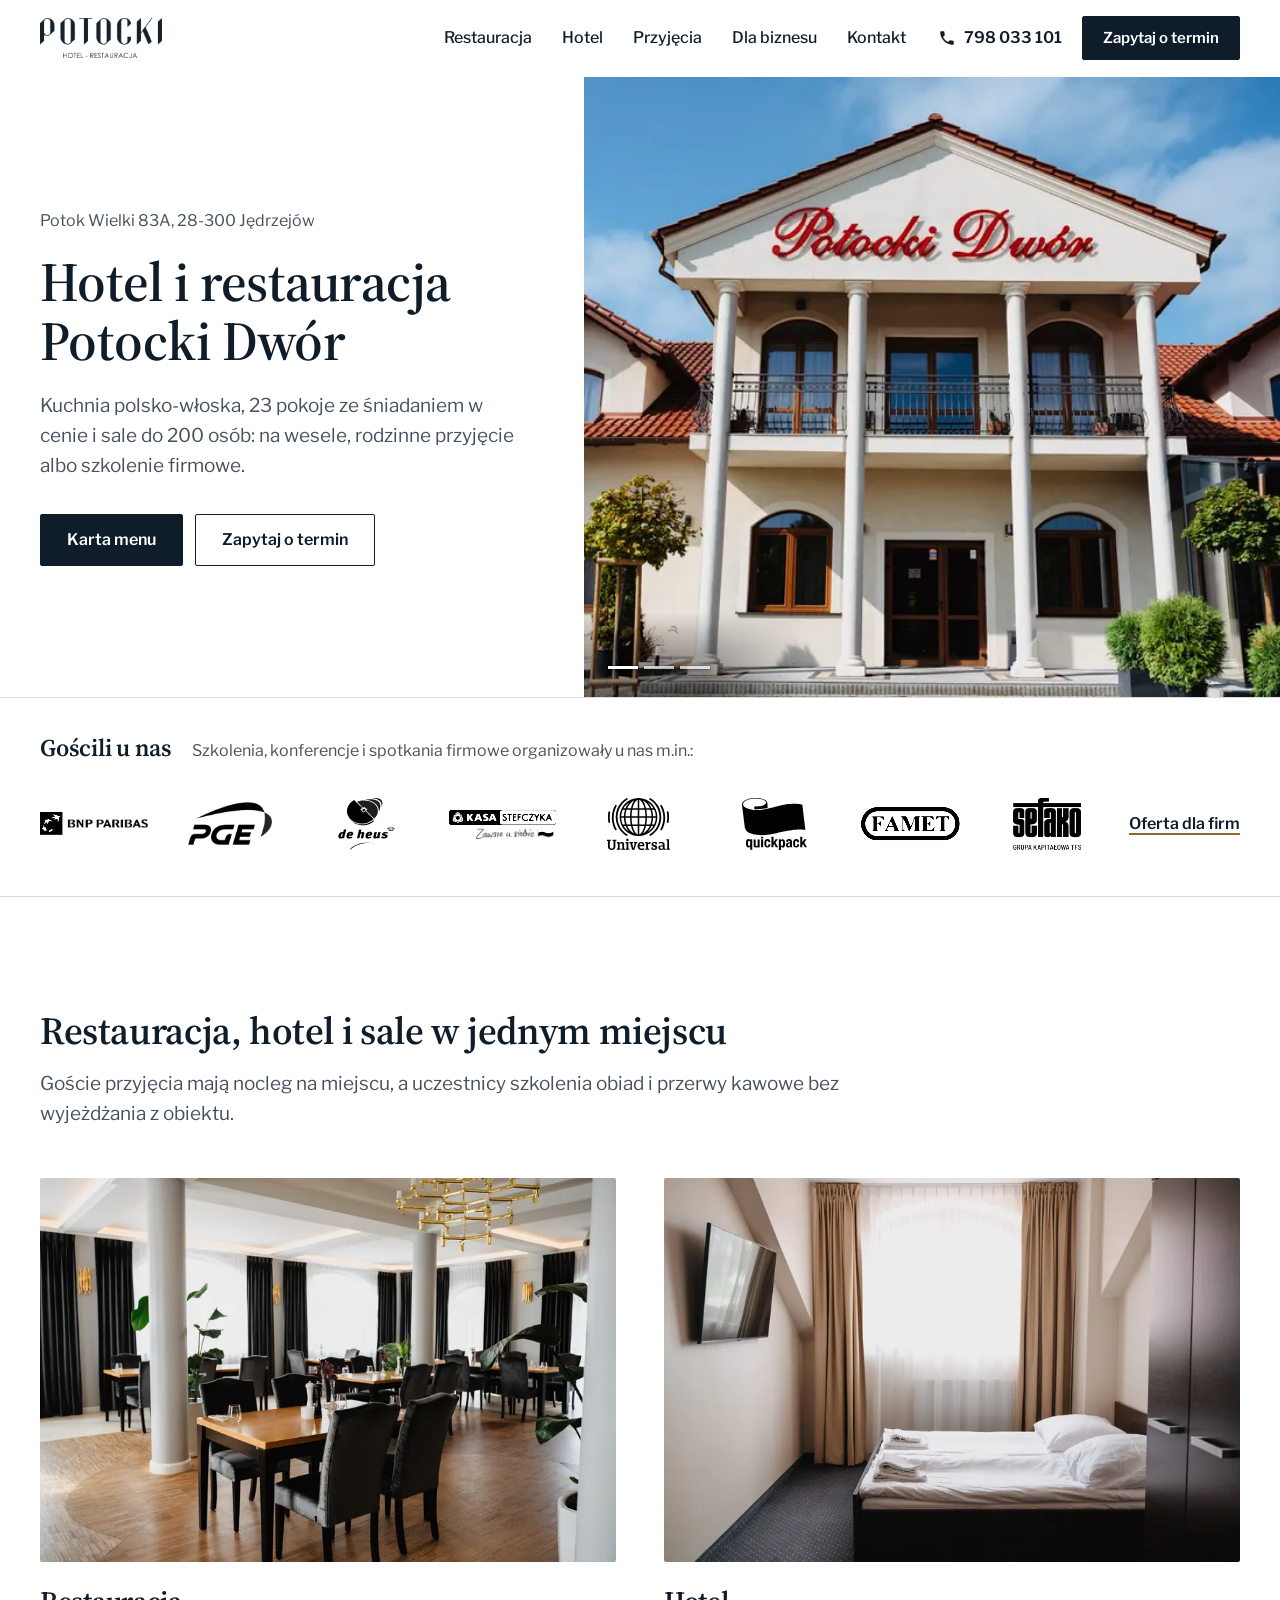
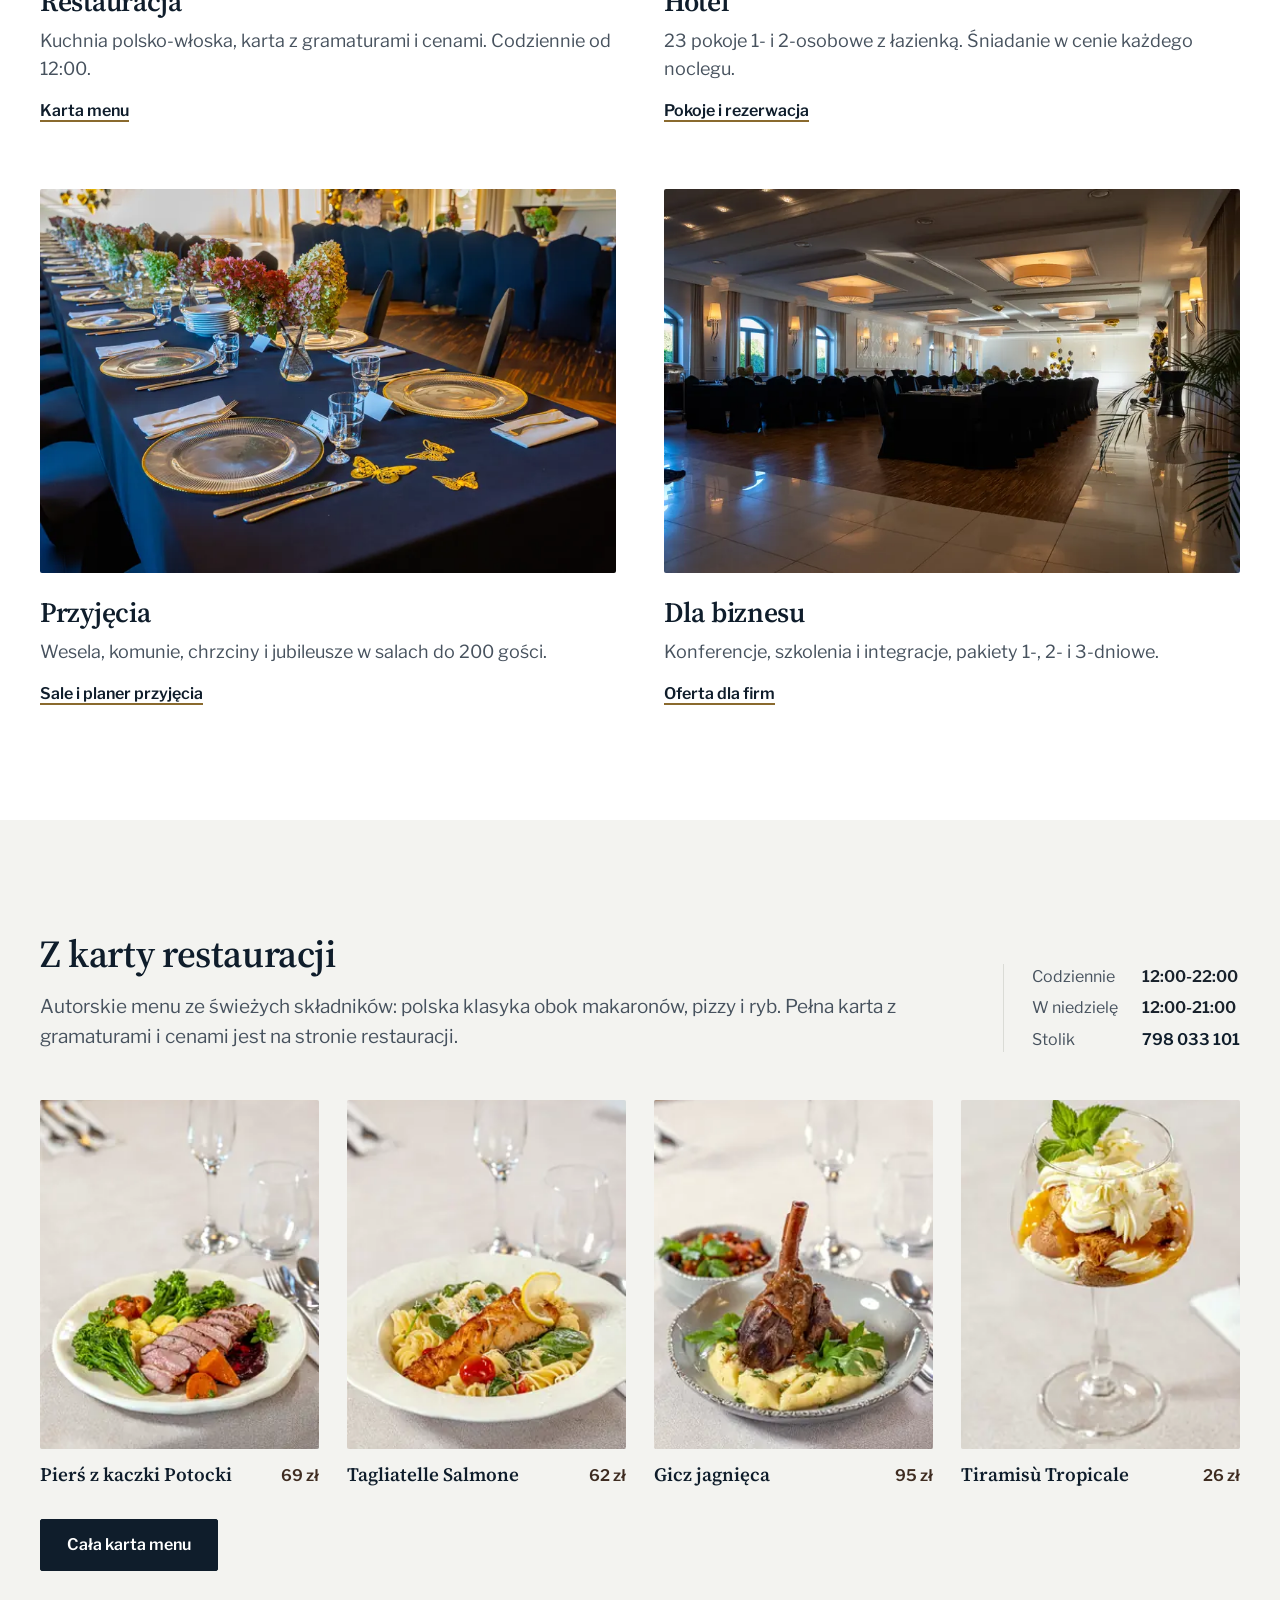
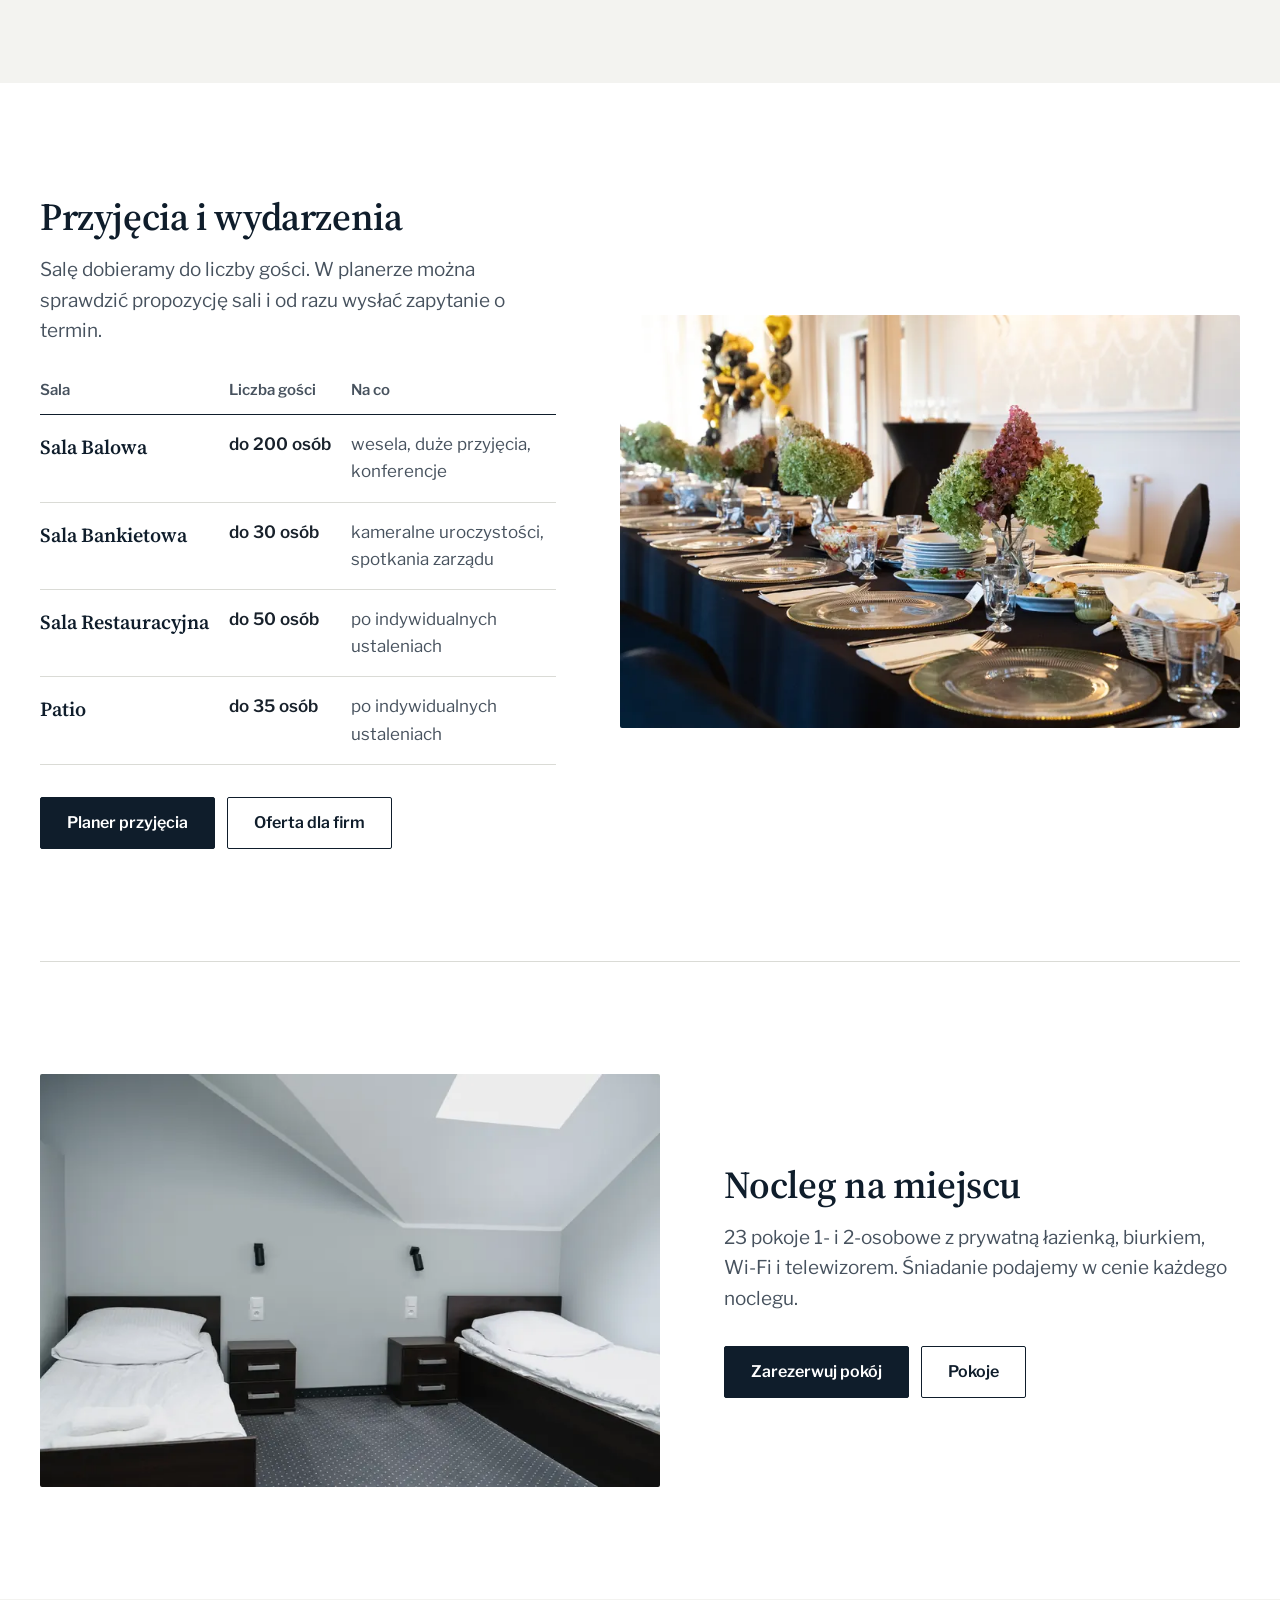
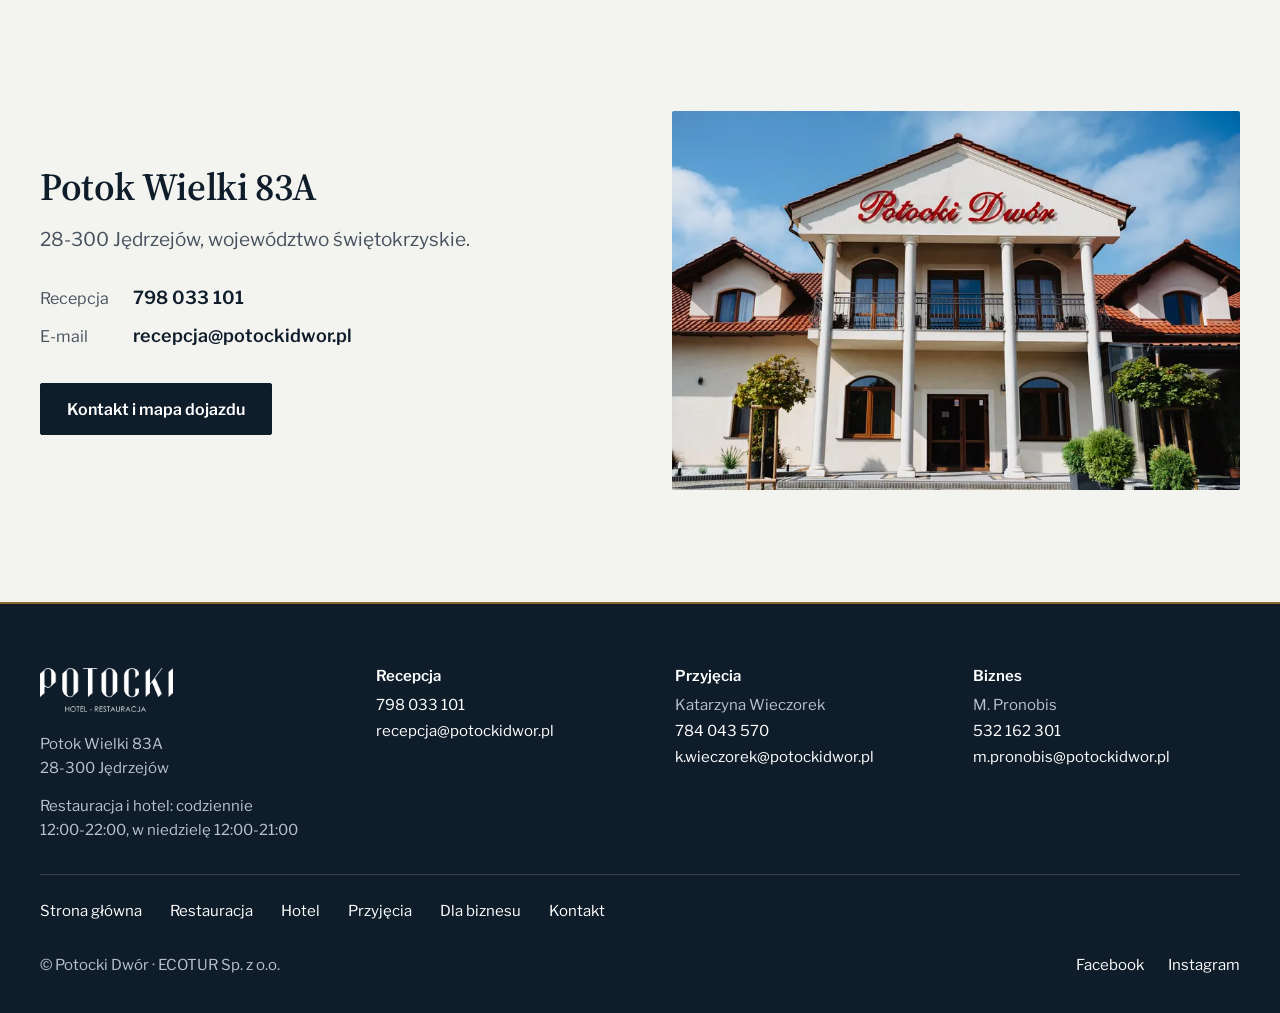
==== commit 1a66a918: "Wskaznik pokazu w hero: delikatne przyciemnienie rogu i cien kresek (czytelne na jasnych kadrach), v" ====
--- a/index.html
+++ b/index.html
@@ -19,10 +19,10 @@
 <link rel="preconnect" href="https://fonts.googleapis.com"><link rel="preconnect" href="https://fonts.gstatic.com" crossorigin>
 <link href="https://fonts.googleapis.com/css2?family=Source+Serif+4:opsz,wght@8..60,600;8..60,700&family=Libre+Franklin:wght@400;500;600&display=swap" rel="stylesheet">
 
-<link rel="stylesheet" href="assets/css/style.css?v=5">
+<link rel="stylesheet" href="assets/css/style.css?v=6">
 <link rel="preload" as="image" href="assets/img/fasada-1600.webp" imagesrcset="assets/img/fasada-800.webp 800w, assets/img/fasada-1600.webp 1600w" imagesizes="(max-width:760px) 100vw, 60vw">
 <script type="application/ld+json">{"@context":"https://schema.org","@type":"Hotel","@id":"https://potockidwor.pl/#hotel","name":"Potocki Dwór","url":"https://potockidwor.pl/hotel/","telephone":"+48798033101","email":"recepcja@potockidwor.pl","address":{"@type":"PostalAddress","streetAddress":"Potok Wielki 83A","postalCode":"28-300","addressLocality":"Jędrzejów","addressRegion":"świętokrzyskie","addressCountry":"PL"},"geo":{"@type":"GeoCoordinates","latitude":50.6085,"longitude":20.2364},"image":"https://potockidwor.pl/assets/img/fasada-1600.webp","sameAs":["https://www.facebook.com/PotockiDwor","https://www.instagram.com/potocki_dwor/"],"numberOfRooms":23,"amenityFeature":[{"@type":"LocationFeatureSpecification","name":"Śniadanie w cenie noclegu","value":true},{"@type":"LocationFeatureSpecification","name":"Wi-Fi","value":true}]}</script><script type="application/ld+json">{"@context":"https://schema.org","@type":"Restaurant","@id":"https://potockidwor.pl/#restauracja","name":"Restauracja Potocki Dwór","url":"https://potockidwor.pl/restauracja/","telephone":"+48798033101","email":"recepcja@potockidwor.pl","address":{"@type":"PostalAddress","streetAddress":"Potok Wielki 83A","postalCode":"28-300","addressLocality":"Jędrzejów","addressRegion":"świętokrzyskie","addressCountry":"PL"},"geo":{"@type":"GeoCoordinates","latitude":50.6085,"longitude":20.2364},"image":"https://potockidwor.pl/assets/img/resto-sala-1600.webp","sameAs":["https://www.facebook.com/PotockiDwor","https://www.instagram.com/potocki_dwor/"],"servesCuisine":["polska","włoska"],"hasMenu":"https://potockidwor.pl/restauracja/#menu","openingHoursSpecification":[{"@type":"OpeningHoursSpecification","dayOfWeek":["Monday","Tuesday","Wednesday","Thursday","Friday","Saturday"],"opens":"12:00","closes":"22:00"},{"@type":"OpeningHoursSpecification","dayOfWeek":"Sunday","opens":"12:00","closes":"21:00"}]}</script>
-<script src="assets/js/config.js?v=5"></script>
+<script src="assets/js/config.js?v=6"></script>
 <!-- POMIAR: GA4 + Meta Pixel ładowane przez assets/js/app.js (zgody, Consent Mode v2) dopiero po wpisaniu identyfikatorów w config.js -->
 </head>
 <body data-strona="start" data-root="">
@@ -201,6 +201,6 @@
 <dialog class="lightbox" id="lightbox" aria-label="Powiększone zdjęcie"><button type="button" class="lb-zamknij" aria-label="Zamknij">×</button><button type="button" class="lb-nav lb-pop" aria-label="Poprzednie zdjęcie">‹</button><img alt=""><button type="button" class="lb-nav lb-nast" aria-label="Następne zdjęcie">›</button><p class="lb-opis"></p></dialog>
 
 
-<script src="assets/js/app.js?v=5"></script>
+<script src="assets/js/app.js?v=6"></script>
 </body>
 </html>
--- a/assets/css/style.css
+++ b/assets/css/style.css
@@ -84,9 +84,10 @@
 /* pokaz zdjec w hero glownej: lagodne przenikanie co ok. 6 s */
 .hero-pokaz img{opacity:0;transition:opacity 1.2s ease}
 .hero-pokaz img.aktywne{opacity:1}
-.pokaz-wsk{position:absolute;left:24px;bottom:20px;display:flex;gap:6px;z-index:2}
+.pokaz-wsk{position:absolute;left:24px;bottom:20px;display:flex;gap:6px;z-index:2;isolation:isolate}
 .pokaz-wsk button{width:30px;height:20px;padding:0;border:0;background:none;cursor:pointer;display:flex;align-items:center}
-.pokaz-wsk button::before{content:"";display:block;width:100%;height:3px;background:#fff;opacity:.5;outline:1px solid rgba(15,29,43,.25);transition:opacity .18s ease}
+.pokaz-wsk::before{content:"";position:absolute;left:-24px;bottom:-20px;width:220px;height:84px;z-index:-1;pointer-events:none;background:linear-gradient(to top,rgba(0,0,0,.5),rgba(0,0,0,.3) 55%,rgba(0,0,0,0));-webkit-mask-image:linear-gradient(to right,#000 55%,transparent);mask-image:linear-gradient(to right,#000 55%,transparent)}
+.pokaz-wsk button::before{content:"";display:block;width:100%;height:3px;background:#fff;opacity:.7;box-shadow:0 0 0 1px rgba(0,0,0,.22),0 1px 5px rgba(0,0,0,.7);transition:opacity .18s ease}
 .pokaz-wsk button[aria-current=true]::before{opacity:1}
 .hero-adres{font-size:16px;color:var(--tekst-2);margin-bottom:18px}
 .hero .lead{font-size:19px;color:var(--tekst-2);margin-top:20px;max-width:46ch}
@@ -457,6 +458,7 @@
   .hero-foto{order:-1;aspect-ratio:4/3;width:100%}
   .hero-foto img{object-position:var(--poz-tel,var(--poz,center))}
   .pokaz-wsk{left:12px;bottom:10px}
+  .pokaz-wsk::before{left:-12px;bottom:-10px;width:170px;height:64px}
   .hero-tekst{padding:22px 16px 8px}
   .hero-adres{font-size:15px;margin-bottom:8px}
   .hero .lead{font-size:17px;margin-top:12px;line-height:1.55}
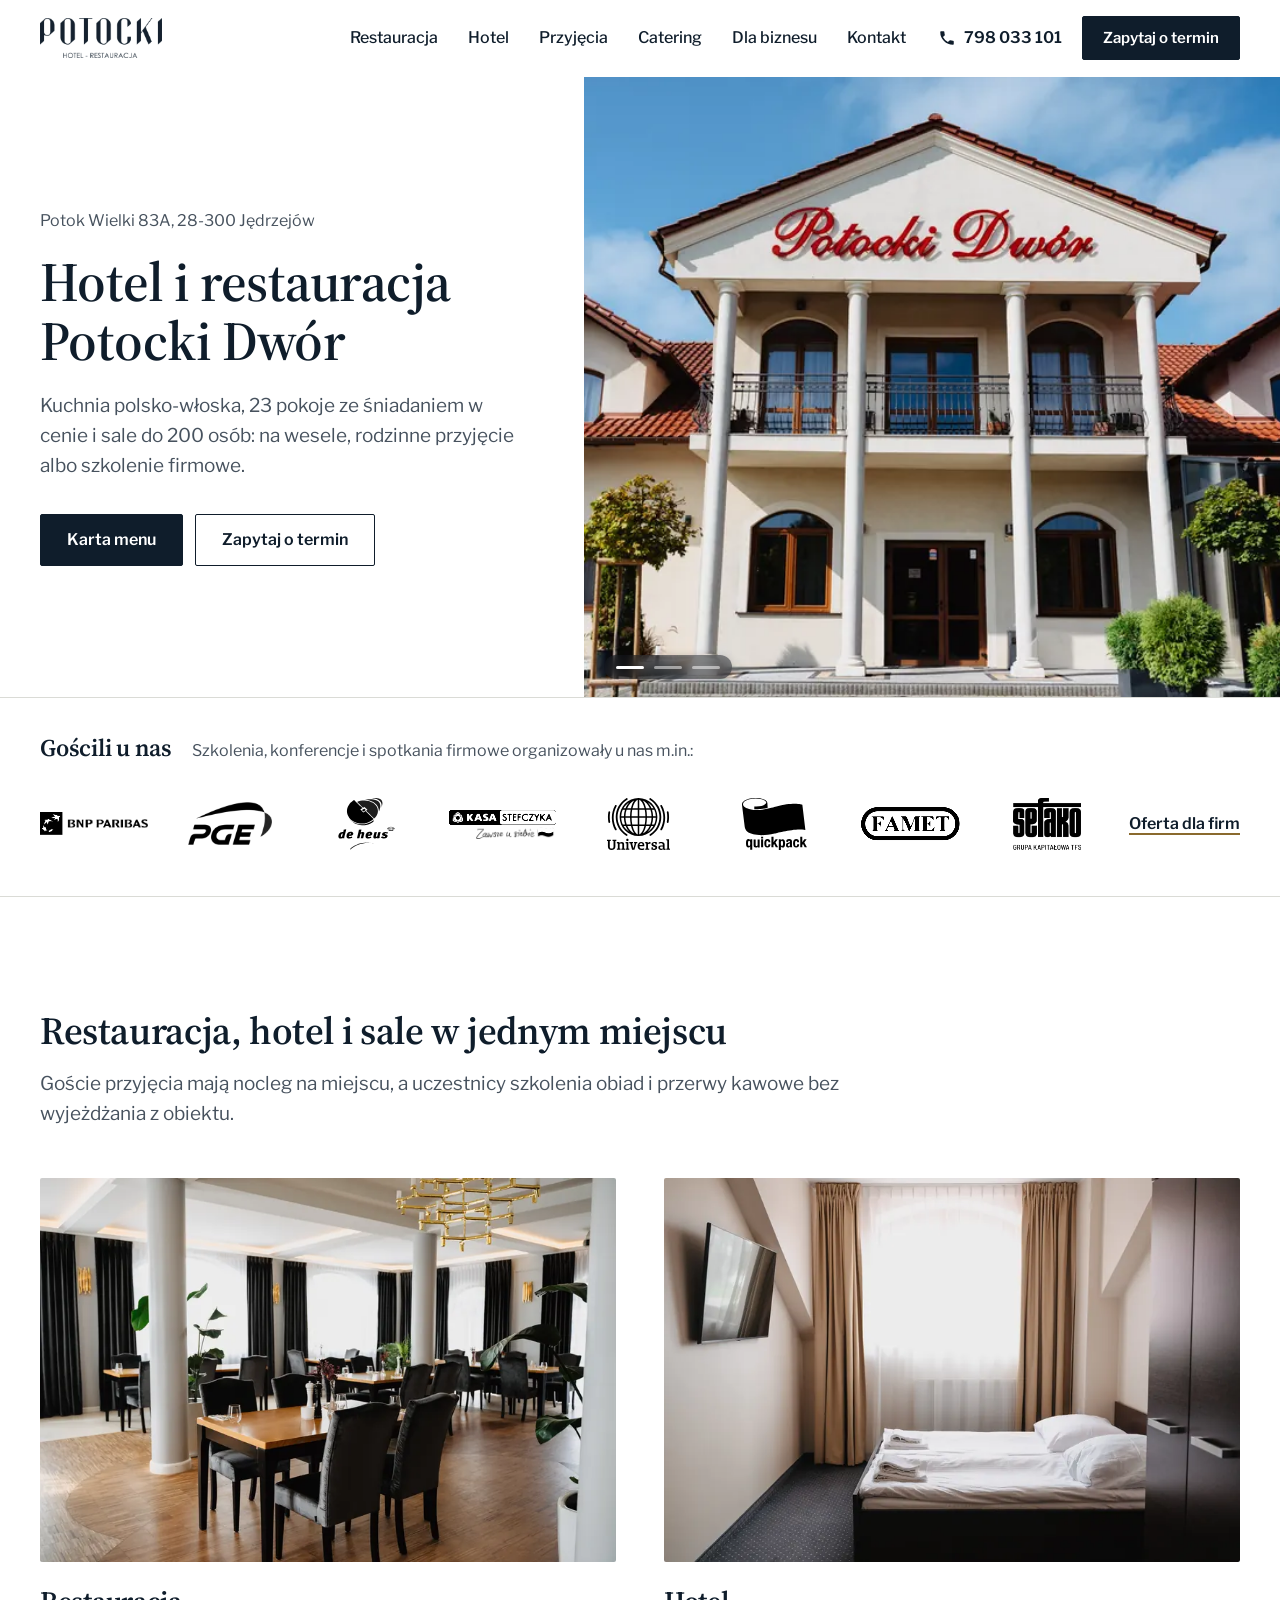
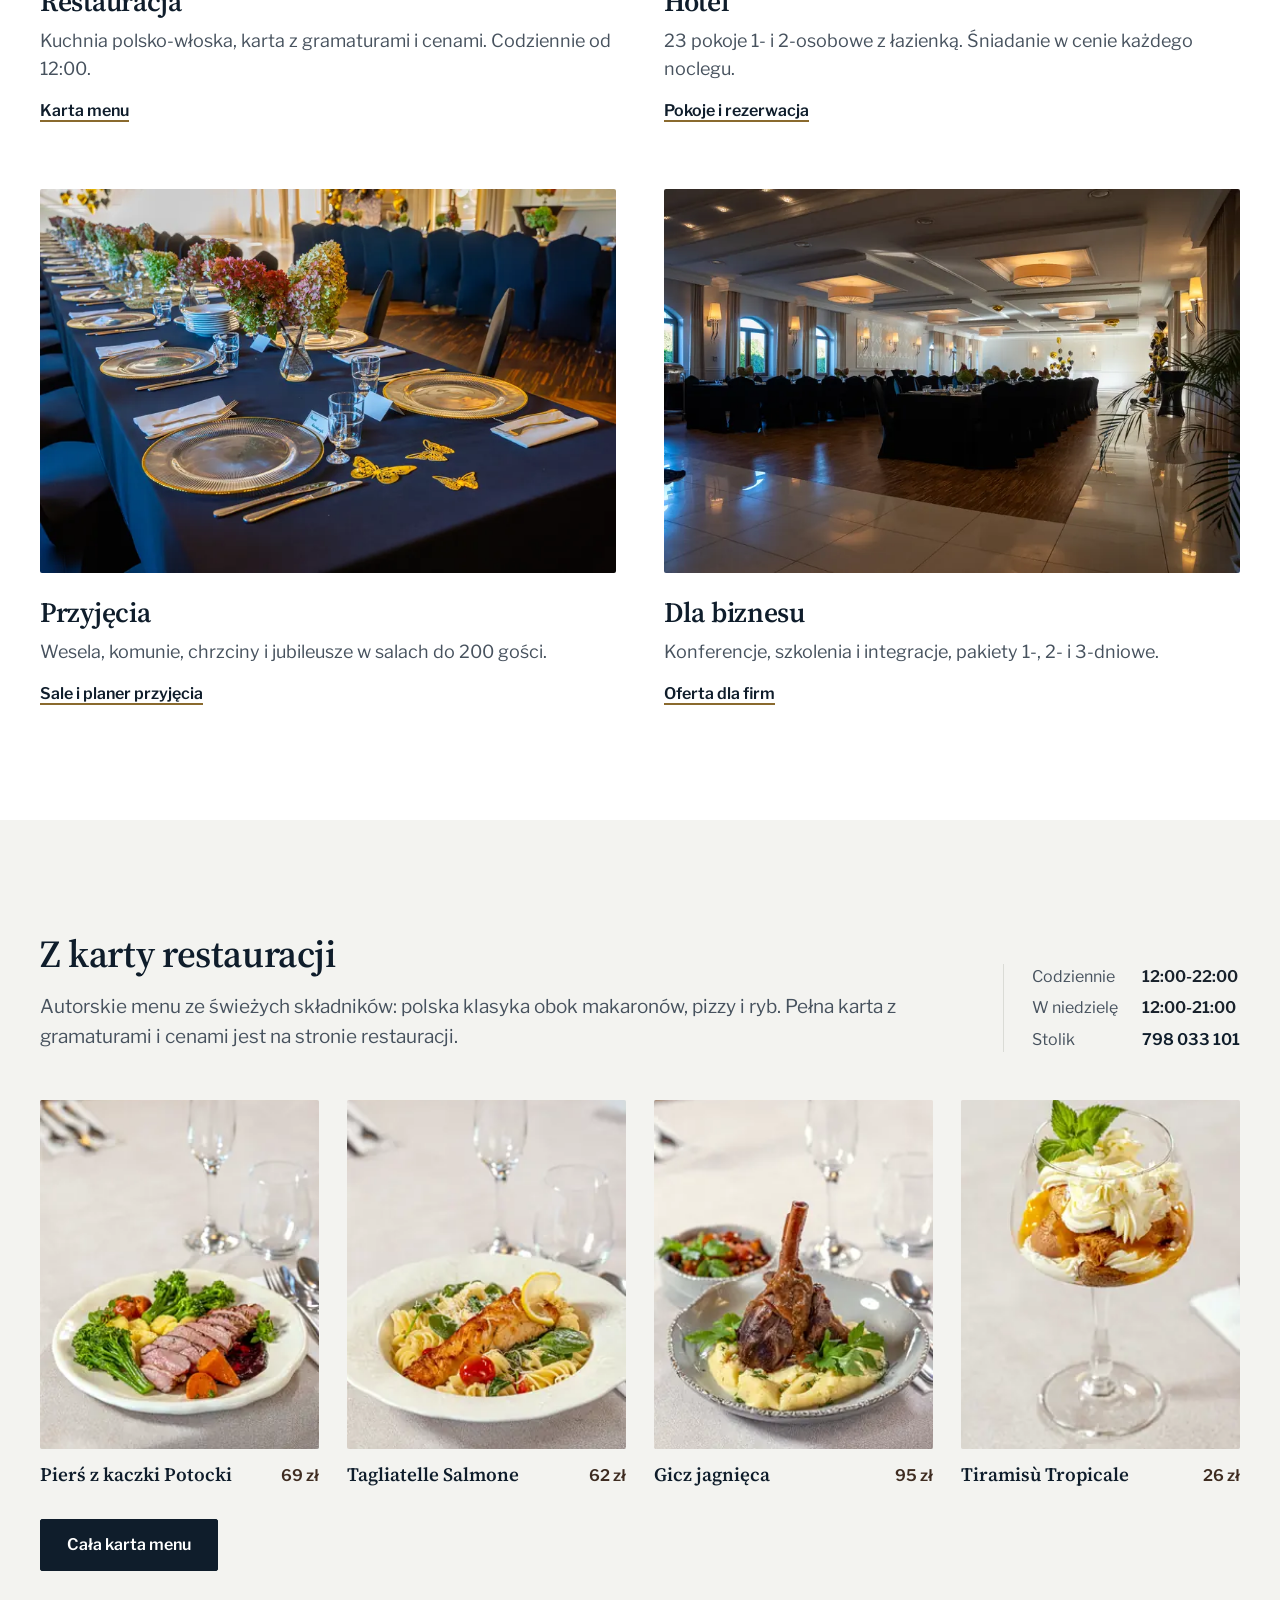
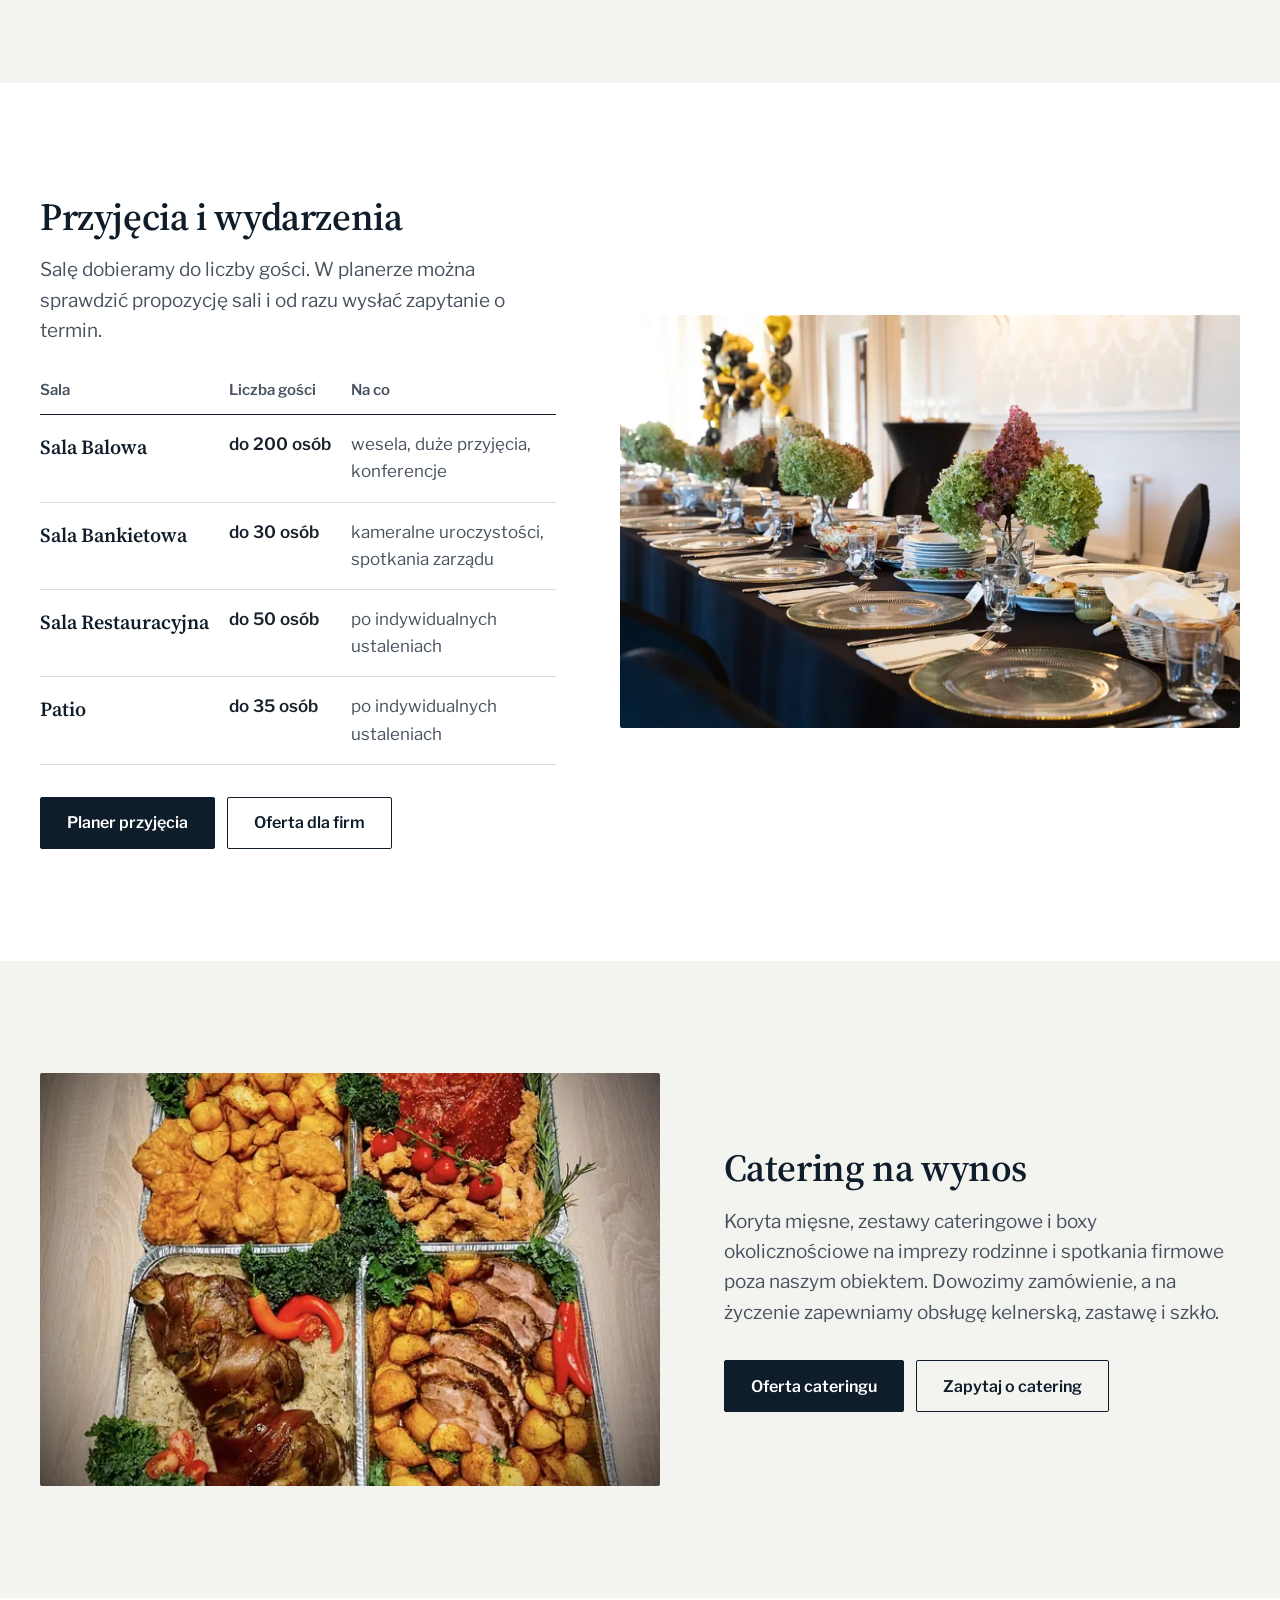
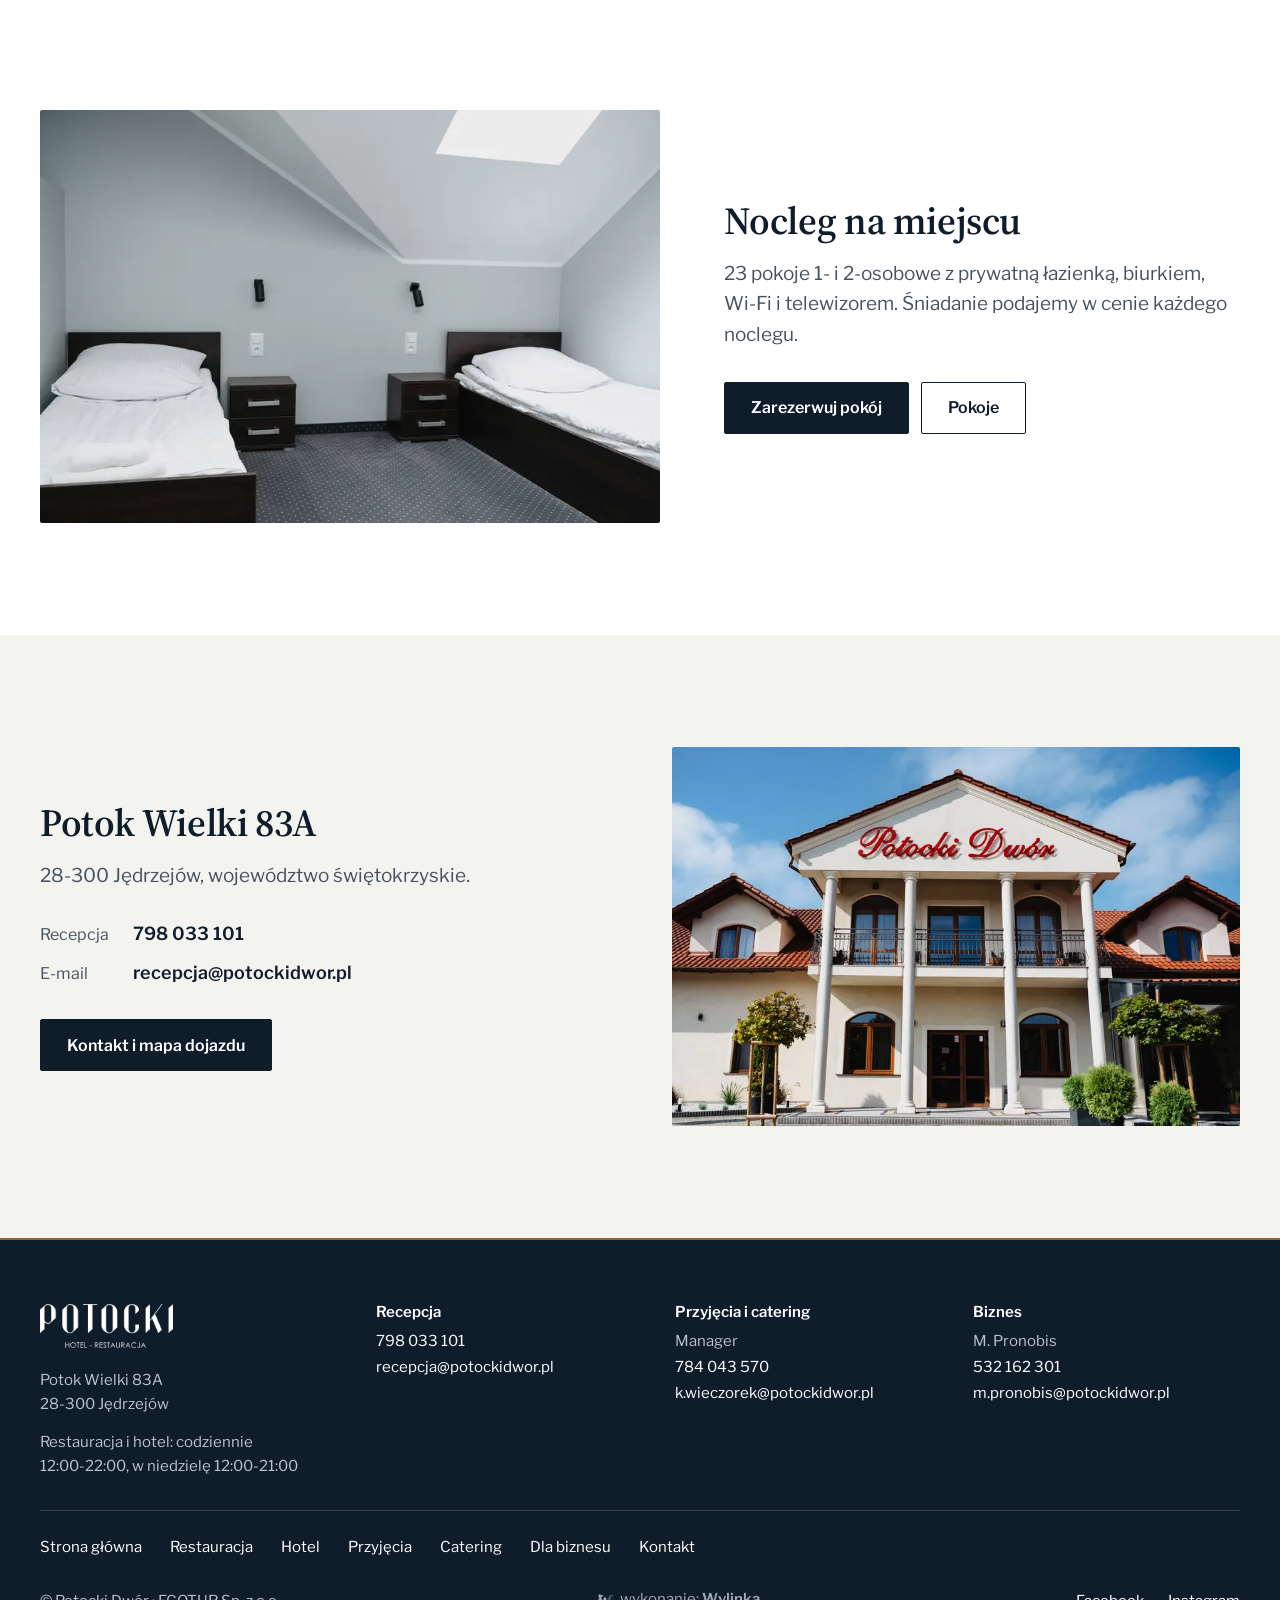
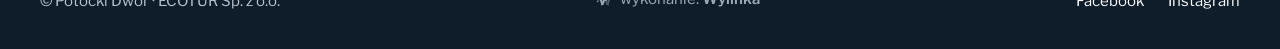
==== commit 0b907743: "Na produkcje: catering (podstrona, oferta koryt i boxow z cenami, galeria, formularz), Manager zamia" ====
--- a/index.html
+++ b/index.html
@@ -3,26 +3,33 @@
 <head>
 <meta charset="utf-8">
 <meta name="viewport" content="width=device-width, initial-scale=1, viewport-fit=cover">
-<title>Potocki Dwór - hotel i restauracja w Potoku Wielkim pod Jędrzejowem</title>
-<meta name="description" content="Hotel i restauracja Potocki Dwór, Potok Wielki 83A pod Jędrzejowem: kuchnia polsko-włoska, 23 pokoje ze śniadaniem, sale na przyjęcia do 200 osób, konferencje i szkolenia.">
-<!-- PODGLĄD: noindex do czasu przełączenia na potockidwor.pl. Po przełączeniu: usunąć noindex, dodać canonical https://potockidwor.pl/ -->
+<title>Hotel i restauracja Jędrzejów - Potocki Dwór w Potoku Wielkim</title>
+<meta name="description" content="Hotel i restauracja Potocki Dwór pod Jędrzejowem (Potok Wielki 83A): kuchnia polsko-włoska, 23 pokoje ze śniadaniem, sala weselna do 200 osób, konferencje.">
+<!-- PODGLĄD (GitHub Pages): noindex. Wersja produkcyjna: build.py --prod (canonical https://potockidwor.pl/) -->
 <meta name="robots" content="noindex, nofollow">
 <meta property="og:type" content="website">
 <meta property="og:locale" content="pl_PL">
 <meta property="og:site_name" content="Potocki Dwór">
-<meta property="og:title" content="Potocki Dwór - hotel i restauracja w Potoku Wielkim pod Jędrzejowem">
-<meta property="og:description" content="Hotel i restauracja Potocki Dwór, Potok Wielki 83A pod Jędrzejowem: kuchnia polsko-włoska, 23 pokoje ze śniadaniem, sale na przyjęcia do 200 osób, konferencje i szkolenia.">
-<meta property="og:image" content="assets/img/fasada-1600.webp">
+<meta property="og:title" content="Hotel i restauracja Jędrzejów - Potocki Dwór w Potoku Wielkim">
+<meta property="og:description" content="Hotel i restauracja Potocki Dwór pod Jędrzejowem (Potok Wielki 83A): kuchnia polsko-włoska, 23 pokoje ze śniadaniem, sala weselna do 200 osób, konferencje.">
+<meta property="og:url" content="https://disaster26.github.io/potocki-www/">
+<meta property="og:image" content="https://disaster26.github.io/potocki-www/assets/img/og/og-fasada.jpg">
+<meta property="og:image:width" content="1200">
+<meta property="og:image:height" content="630">
+<meta property="og:image:alt" content="Potocki Dwór - hotel i restauracja w Potoku Wielkim pod Jędrzejowem">
+<meta name="twitter:card" content="summary_large_image">
 <meta name="theme-color" content="#ffffff">
+<link rel="icon" href="favicon.ico" sizes="32x32">
 <link rel="icon" type="image/png" href="assets/img/favicon.png">
 <link rel="apple-touch-icon" href="assets/img/apple-touch-icon.png">
+<link rel="manifest" href="site.webmanifest">
 <link rel="preconnect" href="https://fonts.googleapis.com"><link rel="preconnect" href="https://fonts.gstatic.com" crossorigin>
-<link href="https://fonts.googleapis.com/css2?family=Source+Serif+4:opsz,wght@8..60,600;8..60,700&family=Libre+Franklin:wght@400;500;600&display=swap" rel="stylesheet">
-
-<link rel="stylesheet" href="assets/css/style.css?v=6">
+<link rel="preload" as="style" href="https://fonts.googleapis.com/css2?family=Source+Serif+4:opsz,wght@8..60,600;8..60,700&family=Libre+Franklin:wght@400;500;600&display=swap" onload="this.onload=null;this.rel='stylesheet'"><noscript><link rel="stylesheet" href="https://fonts.googleapis.com/css2?family=Source+Serif+4:opsz,wght@8..60,600;8..60,700&family=Libre+Franklin:wght@400;500;600&display=swap"></noscript>
+
+<link rel="stylesheet" href="assets/css/style.css?v=9">
 <link rel="preload" as="image" href="assets/img/fasada-1600.webp" imagesrcset="assets/img/fasada-800.webp 800w, assets/img/fasada-1600.webp 1600w" imagesizes="(max-width:760px) 100vw, 60vw">
-<script type="application/ld+json">{"@context":"https://schema.org","@type":"Hotel","@id":"https://potockidwor.pl/#hotel","name":"Potocki Dwór","url":"https://potockidwor.pl/hotel/","telephone":"+48798033101","email":"recepcja@potockidwor.pl","address":{"@type":"PostalAddress","streetAddress":"Potok Wielki 83A","postalCode":"28-300","addressLocality":"Jędrzejów","addressRegion":"świętokrzyskie","addressCountry":"PL"},"geo":{"@type":"GeoCoordinates","latitude":50.6085,"longitude":20.2364},"image":"https://potockidwor.pl/assets/img/fasada-1600.webp","sameAs":["https://www.facebook.com/PotockiDwor","https://www.instagram.com/potocki_dwor/"],"numberOfRooms":23,"amenityFeature":[{"@type":"LocationFeatureSpecification","name":"Śniadanie w cenie noclegu","value":true},{"@type":"LocationFeatureSpecification","name":"Wi-Fi","value":true}]}</script><script type="application/ld+json">{"@context":"https://schema.org","@type":"Restaurant","@id":"https://potockidwor.pl/#restauracja","name":"Restauracja Potocki Dwór","url":"https://potockidwor.pl/restauracja/","telephone":"+48798033101","email":"recepcja@potockidwor.pl","address":{"@type":"PostalAddress","streetAddress":"Potok Wielki 83A","postalCode":"28-300","addressLocality":"Jędrzejów","addressRegion":"świętokrzyskie","addressCountry":"PL"},"geo":{"@type":"GeoCoordinates","latitude":50.6085,"longitude":20.2364},"image":"https://potockidwor.pl/assets/img/resto-sala-1600.webp","sameAs":["https://www.facebook.com/PotockiDwor","https://www.instagram.com/potocki_dwor/"],"servesCuisine":["polska","włoska"],"hasMenu":"https://potockidwor.pl/restauracja/#menu","openingHoursSpecification":[{"@type":"OpeningHoursSpecification","dayOfWeek":["Monday","Tuesday","Wednesday","Thursday","Friday","Saturday"],"opens":"12:00","closes":"22:00"},{"@type":"OpeningHoursSpecification","dayOfWeek":"Sunday","opens":"12:00","closes":"21:00"}]}</script>
-<script src="assets/js/config.js?v=6"></script>
+<script type="application/ld+json">{"@context":"https://schema.org","@graph":[{"@type":"WebSite","@id":"https://potockidwor.pl/#www","url":"https://potockidwor.pl/","name":"Potocki Dwór","inLanguage":"pl","publisher":{"@id":"https://potockidwor.pl/#firma"}},{"@type":"LocalBusiness","@id":"https://potockidwor.pl/#firma","name":"Potocki Dwór","alternateName":"Hotel i Restauracja Potocki Dwór","legalName":"ECOTUR Sp. z o.o.","url":"https://potockidwor.pl/","logo":"https://potockidwor.pl/assets/img/logo-granat.png","image":"https://potockidwor.pl/assets/img/og/og-fasada.jpg","description":"Hotel, restauracja i sale na przyjęcia oraz konferencje w Potoku Wielkim pod Jędrzejowem.","telephone":"+48798033101","email":"recepcja@potockidwor.pl","address":{"@type":"PostalAddress","streetAddress":"Potok Wielki 83A","postalCode":"28-300","addressLocality":"Jędrzejów","addressRegion":"świętokrzyskie","addressCountry":"PL"},"geo":{"@type":"GeoCoordinates","latitude":50.6085192,"longitude":20.2364365},"hasMap":"https://www.openstreetmap.org/way/522990394","areaServed":["Jędrzejów","powiat jędrzejowski","województwo świętokrzyskie"],"openingHoursSpecification":[{"@type":"OpeningHoursSpecification","dayOfWeek":["Monday","Tuesday","Wednesday","Thursday","Friday","Saturday"],"opens":"12:00","closes":"22:00"},{"@type":"OpeningHoursSpecification","dayOfWeek":"Sunday","opens":"12:00","closes":"21:00"}],"sameAs":["https://www.facebook.com/PotockiDwor","https://www.instagram.com/potocki_dwor/"],"vatID":"PL6562331030","taxID":"6562331030","contactPoint":[{"@type":"ContactPoint","contactType":"recepcja i rezerwacje","telephone":"+48798033101","email":"recepcja@potockidwor.pl","availableLanguage":"pl"},{"@type":"ContactPoint","contactType":"przyjęcia i wesela","telephone":"+48784043570","email":"k.wieczorek@potockidwor.pl","availableLanguage":"pl"},{"@type":"ContactPoint","contactType":"oferta dla firm","telephone":"+48532162301","email":"m.pronobis@potockidwor.pl","availableLanguage":"pl"}],"department":[{"@id":"https://potockidwor.pl/#hotel"},{"@id":"https://potockidwor.pl/#restauracja"},{"@id":"https://potockidwor.pl/#sale"},{"@id":"https://potockidwor.pl/#catering"}],"makesOffer":{"@type":"Offer","itemOffered":{"@id":"https://potockidwor.pl/#catering"}}},{"@type":"Hotel","@id":"https://potockidwor.pl/#hotel","name":"Hotel Potocki Dwór","url":"https://potockidwor.pl/hotel/","telephone":"+48798033101","email":"recepcja@potockidwor.pl","address":{"@type":"PostalAddress","streetAddress":"Potok Wielki 83A","postalCode":"28-300","addressLocality":"Jędrzejów","addressRegion":"świętokrzyskie","addressCountry":"PL"},"geo":{"@type":"GeoCoordinates","latitude":50.6085192,"longitude":20.2364365},"image":["https://potockidwor.pl/assets/img/og/og-pokoj-dbl.jpg","https://potockidwor.pl/assets/img/og/og-fasada.jpg"],"sameAs":["https://www.facebook.com/PotockiDwor","https://www.instagram.com/potocki_dwor/"],"description":"23 pokoje 1- i 2-osobowe z łazienką, biurkiem, Wi-Fi i TV, śniadanie w cenie noclegu.","numberOfRooms":23,"parentOrganization":{"@id":"https://potockidwor.pl/#firma"},"amenityFeature":[{"@type":"LocationFeatureSpecification","name":"Śniadanie w cenie noclegu","value":true},{"@type":"LocationFeatureSpecification","name":"Wi-Fi","value":true},{"@type":"LocationFeatureSpecification","name":"Telewizor","value":true},{"@type":"LocationFeatureSpecification","name":"Łazienka w pokoju","value":true},{"@type":"LocationFeatureSpecification","name":"Restauracja na miejscu","value":true},{"@type":"LocationFeatureSpecification","name":"Sale konferencyjne","value":true}]},{"@type":"Restaurant","@id":"https://potockidwor.pl/#restauracja","name":"Restauracja Potocki Dwór","url":"https://potockidwor.pl/restauracja/","telephone":"+48798033101","email":"recepcja@potockidwor.pl","address":{"@type":"PostalAddress","streetAddress":"Potok Wielki 83A","postalCode":"28-300","addressLocality":"Jędrzejów","addressRegion":"świętokrzyskie","addressCountry":"PL"},"geo":{"@type":"GeoCoordinates","latitude":50.6085192,"longitude":20.2364365},"image":"https://potockidwor.pl/assets/img/og/og-resto-sala.jpg","sameAs":["https://www.facebook.com/PotockiDwor","https://www.instagram.com/potocki_dwor/"],"servesCuisine":["polska","włoska"],"hasMenu":{"@id":"https://potockidwor.pl/restauracja/#menu"},"acceptsReservations":true,"openingHoursSpecification":[{"@type":"OpeningHoursSpecification","dayOfWeek":["Monday","Tuesday","Wednesday","Thursday","Friday","Saturday"],"opens":"12:00","closes":"22:00"},{"@type":"OpeningHoursSpecification","dayOfWeek":"Sunday","opens":"12:00","closes":"21:00"}],"parentOrganization":{"@id":"https://potockidwor.pl/#firma"}},{"@type":"EventVenue","@id":"https://potockidwor.pl/#sale","name":"Sale Potocki Dwór: wesela, przyjęcia, konferencje","url":"https://potockidwor.pl/przyjecia/","telephone":"+48784043570","address":{"@type":"PostalAddress","streetAddress":"Potok Wielki 83A","postalCode":"28-300","addressLocality":"Jędrzejów","addressRegion":"świętokrzyskie","addressCountry":"PL"},"geo":{"@type":"GeoCoordinates","latitude":50.6085192,"longitude":20.2364365},"image":"https://potockidwor.pl/assets/img/og/og-balowa-1.jpg","maximumAttendeeCapacity":200,"description":"Sala Balowa do 200 osób, Sala Bankietowa do 30 osób, Sala Restauracyjna do 50 i Patio do 35 osób po indywidualnych ustaleniach.","containsPlace":[{"@type":"Place","name":"Sala Balowa","maximumAttendeeCapacity":200},{"@type":"Place","name":"Sala Bankietowa","maximumAttendeeCapacity":30},{"@type":"Place","name":"Sala Restauracyjna","maximumAttendeeCapacity":50},{"@type":"Place","name":"Patio","maximumAttendeeCapacity":35}],"parentOrganization":{"@id":"https://potockidwor.pl/#firma"}},{"@type":"WebPage","@id":"https://potockidwor.pl/#strona","url":"https://potockidwor.pl/","name":"Hotel i restauracja Jędrzejów - Potocki Dwór w Potoku Wielkim","description":"Hotel i restauracja Potocki Dwór pod Jędrzejowem (Potok Wielki 83A): kuchnia polsko-włoska, 23 pokoje ze śniadaniem, sala weselna do 200 osób, konferencje.","inLanguage":"pl","isPartOf":{"@id":"https://potockidwor.pl/#www"},"primaryImageOfPage":"https://potockidwor.pl/assets/img/og/og-fasada.jpg"}]}</script>
+<script defer src="assets/js/config.js?v=9"></script>
 <!-- POMIAR: GA4 + Meta Pixel ładowane przez assets/js/app.js (zgody, Consent Mode v2) dopiero po wpisaniu identyfikatorów w config.js -->
 </head>
 <body data-strona="start" data-root="">
@@ -30,7 +37,7 @@
 <header class="gora">
   <div class="wrap gora-in">
     <a class="logo" href="" aria-label="Potocki Dwór - strona główna"><img src="assets/img/logo-granat.png" width="720" height="237" alt="Potocki Hotel - Restauracja"></a>
-    <nav class="menu" aria-label="Menu główne"><a href="restauracja/">Restauracja</a><a href="hotel/">Hotel</a><a href="przyjecia/">Przyjęcia</a><a href="dla-biznesu/">Dla biznesu</a><a href="kontakt/">Kontakt</a></nav>
+    <nav class="menu" aria-label="Menu główne"><a href="restauracja/">Restauracja</a><a href="hotel/">Hotel</a><a href="przyjecia/">Przyjęcia</a><a href="catering/">Catering</a><a href="dla-biznesu/">Dla biznesu</a><a href="kontakt/">Kontakt</a></nav>
     <div class="gora-akcje">
       <a class="tel" href="tel:+48798033101" data-ev="click_tel" aria-label="Zadzwoń: 798 033 101"><svg viewBox="0 0 24 24" aria-hidden="true"><path d="M6.6 10.8a15.1 15.1 0 0 0 6.6 6.6l2.2-2.2a1 1 0 0 1 1-.25 11.4 11.4 0 0 0 3.6.57 1 1 0 0 1 1 1V20a1 1 0 0 1-1 1A17 17 0 0 1 3 4a1 1 0 0 1 1-1h3.5a1 1 0 0 1 1 1c0 1.25.2 2.45.57 3.57a1 1 0 0 1-.25 1z"/></svg><span>798 033 101</span></a>
       <a class="btn btn-glowny btn-maly gora-cta" href="przyjecia/#planer">Zapytaj o termin</a>
@@ -39,7 +46,7 @@
   </div>
 </header>
 <div class="panel" id="panel">
-  <a class="poz" href="">Strona główna</a><a class="poz" href="restauracja/">Restauracja</a><a class="poz" href="hotel/">Hotel</a><a class="poz" href="przyjecia/">Przyjęcia</a><a class="poz" href="dla-biznesu/">Dla biznesu</a><a class="poz" href="kontakt/">Kontakt</a>
+  <a class="poz" href="">Strona główna</a><a class="poz" href="restauracja/">Restauracja</a><a class="poz" href="hotel/">Hotel</a><a class="poz" href="przyjecia/">Przyjęcia</a><a class="poz" href="catering/">Catering</a><a class="poz" href="dla-biznesu/">Dla biznesu</a><a class="poz" href="kontakt/">Kontakt</a>
   <a class="panel-tel" href="tel:+48798033101" data-ev="click_tel"><svg viewBox="0 0 24 24" aria-hidden="true"><path d="M6.6 10.8a15.1 15.1 0 0 0 6.6 6.6l2.2-2.2a1 1 0 0 1 1-.25 11.4 11.4 0 0 0 3.6.57 1 1 0 0 1 1 1V20a1 1 0 0 1-1 1A17 17 0 0 1 3 4a1 1 0 0 1 1-1h3.5a1 1 0 0 1 1 1c0 1.25.2 2.45.57 3.57a1 1 0 0 1-.25 1z"/></svg>798 033 101</a>
 </div>
 <main id="tresc">
@@ -151,6 +158,17 @@
   </div>
 </section>
 
+<section class="sekcja tlo2" aria-labelledby="h-catering">
+  <div class="wrap dwie dwie-75">
+    <img class="foto-r" src="assets/img/c-box-goraco-600.webp" srcset="assets/img/c-box-goraco-600.webp 600w, assets/img/c-box-goraco-1400.webp 1400w" sizes="(max-width:1000px) 100vw, 40vw" alt="Box okolicznościowy na ciepło z golonką, żeberkami i stripsami" loading="lazy" width="600" height="600">
+    <div>
+      <h2 id="h-catering">Catering na wynos</h2>
+      <p class="lead-s">Koryta mięsne, zestawy cateringowe i boxy okolicznościowe na imprezy rodzinne i spotkania firmowe poza naszym obiektem. Dowozimy zamówienie, a na życzenie zapewniamy obsługę kelnerską, zastawę i szkło.</p>
+      <div class="akcje"><a class="btn btn-glowny" href="catering/">Oferta cateringu</a><a class="btn btn-obrys" href="catering/#zapytanie">Zapytaj o catering</a></div>
+    </div>
+  </div>
+</section>
+
 <section class="sekcja" aria-labelledby="h-hotel">
   <div class="wrap dwie dwie-75">
     <img class="foto-r" src="assets/img/pokoj-twin-800.webp" srcset="assets/img/pokoj-twin-800.webp 800w, assets/img/pokoj-twin-1600.webp 1600w" sizes="(max-width:1000px) 100vw, 40vw" alt="Pokój z dwoma łóżkami pod skosem" loading="lazy" width="800" height="532">
@@ -187,13 +205,14 @@
     </div>
     <div class="stopka-kontakty">
       <div><h2>Recepcja</h2><p><a href="tel:+48798033101" data-ev="click_tel">798 033 101</a></p><p><a href="mailto:recepcja@potockidwor.pl">recepcja@potockidwor.pl</a></p></div>
-      <div><h2>Przyjęcia</h2><p>Katarzyna Wieczorek</p><p><a href="tel:+48784043570" data-ev="click_tel">784 043 570</a></p><p><a href="mailto:k.wieczorek@potockidwor.pl">k.wieczorek@potockidwor.pl</a></p></div>
+      <div><h2>Przyjęcia i catering</h2><p>Manager</p><p><a href="tel:+48784043570" data-ev="click_tel">784 043 570</a></p><p><a href="mailto:k.wieczorek@potockidwor.pl">k.wieczorek@potockidwor.pl</a></p></div>
       <div><h2>Biznes</h2><p>M. Pronobis</p><p><a href="tel:+48532162301" data-ev="click_tel">532 162 301</a></p><p><a href="mailto:m.pronobis@potockidwor.pl">m.pronobis@potockidwor.pl</a></p></div>
     </div>
-    <nav class="stopka-menu" aria-label="Menu w stopce"><a href="">Strona główna</a><a href="restauracja/">Restauracja</a><a href="hotel/">Hotel</a><a href="przyjecia/">Przyjęcia</a><a href="dla-biznesu/">Dla biznesu</a><a href="kontakt/">Kontakt</a></nav>
+    <nav class="stopka-menu" aria-label="Menu w stopce"><a href="">Strona główna</a><a href="restauracja/">Restauracja</a><a href="hotel/">Hotel</a><a href="przyjecia/">Przyjęcia</a><a href="catering/">Catering</a><a href="dla-biznesu/">Dla biznesu</a><a href="kontakt/">Kontakt</a></nav>
   </div>
   <div class="wrap stopka-dol">
     <p>© Potocki Dwór · ECOTUR Sp. z o.o.</p>
+    <a class="wylinka-badge" href="https://wylinka.pl/?utm_source=potockidwor.pl&amp;utm_medium=stopka&amp;utm_campaign=wykonanie" rel="noopener" title="Strona wykonana przez Wylinka"><svg viewBox="0 0 64 64" aria-hidden="true" focusable="false" fill="currentColor"><path d="M9.8 22.8l-1.2-7.9 2.2-3.7 15.5 4.6-.5 1.5-7.2 5.5 4.7 15.6 5-15.6 7 0 4.1 12.7-4.2-.9-2.6 1.8-.8-2.2-5.3 15.6-4.3 0 .4 .2-2.1 2.8-1.3-1.1 1.1-1.4-3.1 .2-.1-1.7 2.2-.1-5.7-16.5-4.8 .6-.8 3.1 0 .5-.3 .5 .8 2.2-1.6 .5-.4-1.3-.8 1.6-1.5-.8 .8-1.6-1.4 .6-.6-1.6 2.3-.8 .2-.4 1.3-4.8 5.9-.8-2.4-6.9zM15.2 13.7l-.1-.4-.4 .8-.1 .8 .1 1 .1 .4 .3 .7 .3-.9 .1-.7 0-.8z"/><path class="wy-pod" d="M37.1 49.8l-4.5-13.3 2.6-1.8 4.2 .9 .9 2.8 3-9.7 0-.5 .1-.8 3.2-8.4 .5-1 .6-1 .9-1.1 1.3-1 1.1-.7 1.4-.5 1.4-.3 .7 0 .9 0 1.2 .3 1.4 .6 .8 .5 .7 .7 .6 .7 .5 .9 .3 .9 .1 .9 0 .8-.2 .9-.5 .9-.5 .6-.7 .5-.7 .3-.1-.1 0-.1 .5-.5 .3-.7 .2-.5 0-.6-.1-.6-.3-.7-.4-.5-.4-.4-.5-.3-.6-.3-.7 0-.7 .1-.6 .1-.5 .4-.5 .5-.3 .5-.2 .7-.1 1.5-1.4 5.1-.8 3.3-.3 .7-.5 .7-6 17.5 1.9 .1-.1 1.7-3.1-.2 1.1 1.4-1.3 1.1-2.1-2.8 .4-.2z"/><path class="wy-old" d="M40.8 50l.4-.2-4.1 0-4.2-12.5 2.5-1.7 4.3 .9 .6 1.9 .6-1.6 0-.3 2.4-7.8 0-.5 .1-.8 3.2-8.4 .4-.8 .6-.9 .9-1.2 .9-.9 1.3-.8 1.4-.6 1.2-.3 1.4-.1 1.3 .1 .6 .2 .8 .3 1.1 .6 .9 .7 .7 .9 .5 .9 .3 .9 .1 1.1-.1 .9-.3 .9-.4 .7-.6 .7-.6 .4-.6 .2-.1-.1 0-.1 .5-.5 .3-.7 .2-.5 0-.5-.1-.6-.2-.6-.3-.5-.4-.5-.5-.3-.6-.3-.7-.1-.6 0-.6 .1-.6 .3-.6 .5-.3 .4-.2 .5-.1 .5-.1 1.5-1.4 5.1-.8 3.3-.3 .7-.5 .7-6 17.5 1.9 .1-.1 1.7-3.1-.2 1.1 1.4-1.3 1.1zM49.6 17.1l.6 1.7-1.5 1.9 .4 .4 1.8-2.1-.7-2.1zM48.1 28.3l.5 1.8-1.7 1.8 .4 .4 1.9-2-.6-2.2zM37.9 41.7l1.7-1.5-.4-.4-1.7 1.4zM42.6 38.7l-1.5 2.8 1.1 2-1.3 2.6 .5 .2 1.5-2.8-1.1-2 1.4-2.5z"/></svg><span>wykonanie: <b>Wylinka</b></span></a>
     <p class="social"><a href="https://www.facebook.com/PotockiDwor" target="_blank" rel="noopener">Facebook</a><a href="https://www.instagram.com/potocki_dwor/" target="_blank" rel="noopener">Instagram</a><button type="button" class="link-cookies" data-cookies-ustawienia hidden>Ustawienia plików cookies</button></p>
   </div>
 </footer>
@@ -201,6 +220,6 @@
 <dialog class="lightbox" id="lightbox" aria-label="Powiększone zdjęcie"><button type="button" class="lb-zamknij" aria-label="Zamknij">×</button><button type="button" class="lb-nav lb-pop" aria-label="Poprzednie zdjęcie">‹</button><img alt=""><button type="button" class="lb-nav lb-nast" aria-label="Następne zdjęcie">›</button><p class="lb-opis"></p></dialog>
 
 
-<script src="assets/js/app.js?v=6"></script>
+<script defer src="assets/js/app.js?v=9"></script>
 </body>
 </html>
--- a/assets/css/style.css
+++ b/assets/css/style.css
@@ -1,3 +1,6 @@
+/* czcionki zastepcze dopasowane do metryk (mniej przesuniec ukladu, zanim wczytaja sie fonty Google) */
+@font-face{font-family:"Serif zast";src:local("Georgia");size-adjust:97%;ascent-override:92%;descent-override:30%}
+@font-face{font-family:"Sans zast";src:local("Arial");size-adjust:106%;ascent-override:90%;descent-override:23%}
 /* Potocki Dwór - wspólne style wszystkich podstron (podgląd przed WordPressem).
    Kierunek "Biel, atrament, orzech" (brief 04.11.2026): jasne tło, jeden ciemny kolor marki z logo,
    zdjęcia bez nakładek. Nagłówki Source Serif 4, tekst Libre Franklin. */
@@ -9,8 +12,8 @@
   --orzech:#3e2c21;--mosiadz:#8a6a2e;
   --na-ciemnym:#e7ebef;--na-ciemnym-2:#b9c3ce;--linia-c:rgba(255,255,255,.16);
   --szer:1200px;--gora:76px;--odstep:112px;
-  --serif:"Source Serif 4",Georgia,"Times New Roman",serif;
-  --sans:"Libre Franklin",system-ui,-apple-system,"Segoe UI",sans-serif
+  --serif:"Source Serif 4","Serif zast",Georgia,"Times New Roman",serif;
+  --sans:"Libre Franklin","Sans zast",system-ui,-apple-system,"Segoe UI",sans-serif
 }
 *{box-sizing:border-box}
 html{scroll-behavior:smooth;-webkit-text-size-adjust:100%;overflow-x:clip;scroll-padding-top:calc(var(--gora) + 16px)}
@@ -84,10 +87,12 @@
 /* pokaz zdjec w hero glownej: lagodne przenikanie co ok. 6 s */
 .hero-pokaz img{opacity:0;transition:opacity 1.2s ease}
 .hero-pokaz img.aktywne{opacity:1}
-.pokaz-wsk{position:absolute;left:24px;bottom:20px;display:flex;gap:6px;z-index:2;isolation:isolate}
-.pokaz-wsk button{width:30px;height:20px;padding:0;border:0;background:none;cursor:pointer;display:flex;align-items:center}
-.pokaz-wsk::before{content:"";position:absolute;left:-24px;bottom:-20px;width:220px;height:84px;z-index:-1;pointer-events:none;background:linear-gradient(to top,rgba(0,0,0,.5),rgba(0,0,0,.3) 55%,rgba(0,0,0,0));-webkit-mask-image:linear-gradient(to right,#000 55%,transparent);mask-image:linear-gradient(to right,#000 55%,transparent)}
-.pokaz-wsk button::before{content:"";display:block;width:100%;height:3px;background:#fff;opacity:.7;box-shadow:0 0 0 1px rgba(0,0,0,.22),0 1px 5px rgba(0,0,0,.7);transition:opacity .18s ease}
+/* wskaznik: kreski na malej przyciemnionej kapsule - czytelne na jasnej fasadzie i na ciemnych salach (05.11) */
+.pokaz-wsk{position:absolute;left:20px;bottom:18px;display:flex;gap:2px;z-index:2;padding:0 8px;border-radius:999px;background:rgba(10,16,24,.46);-webkit-backdrop-filter:blur(6px);backdrop-filter:blur(6px);box-shadow:0 1px 8px rgba(0,0,0,.18)}
+.pokaz-wsk button{width:36px;height:24px;padding:0 4px;border:0;background:none;cursor:pointer;display:flex;align-items:center}
+.pokaz-wsk button::before{content:"";display:block;width:100%;height:3px;border-radius:2px;background:#fff;opacity:.5;transition:opacity .18s ease}
+.pokaz-wsk button:hover::before{opacity:.8}
+.pokaz-wsk button:focus-visible{outline:2px solid #fff;outline-offset:-2px;border-radius:3px}
 .pokaz-wsk button[aria-current=true]::before{opacity:1}
 .hero-adres{font-size:16px;color:var(--tekst-2);margin-bottom:18px}
 .hero .lead{font-size:19px;color:var(--tekst-2);margin-top:20px;max-width:46ch}
@@ -400,6 +405,19 @@
 .stopka-menu{grid-column:1/-1;display:flex;flex-wrap:wrap;gap:8px 28px;padding-top:24px;border-top:1px solid var(--linia-c)}
 .stopka-dol{display:flex;justify-content:space-between;gap:12px;flex-wrap:wrap;margin-top:28px}
 .stopka .social{display:flex;gap:24px;flex-wrap:wrap}
+/* znak wykonania (Wylinka) - kolor i wielkosc dolnej linii stopki */
+.stopka-dol{align-items:center}
+.wylinka-badge{display:inline-flex;align-items:center;gap:.4em;color:inherit;text-decoration:none;font-size:.875em;line-height:1;opacity:.85}
+.wylinka-badge:hover,.wylinka-badge:focus-visible{opacity:1}
+.wylinka-badge:focus-visible{outline:2px solid currentColor;outline-offset:3px;border-radius:2px}
+.wylinka-badge svg{width:18px;height:18px;flex:none;overflow:visible}
+.wylinka-badge b{font-weight:600}
+.wylinka-badge .wy-old{opacity:.45;transform-origin:40px 30px;transition:transform .32s cubic-bezier(.3,.7,.4,1),opacity .32s ease-out}
+.wylinka-badge .wy-pod{opacity:0;transition:opacity .2s ease-out .08s}
+.wylinka-badge:hover .wy-old,.wylinka-badge:focus-visible .wy-old{transform:translate(9px,7px) rotate(9deg);opacity:0}
+.wylinka-badge:hover .wy-pod,.wylinka-badge:focus-visible .wy-pod{opacity:1}
+@media (prefers-reduced-motion:reduce){.wylinka-badge .wy-old,.wylinka-badge .wy-pod{transition:none}.wylinka-badge:hover .wy-old,.wylinka-badge:focus-visible .wy-old{transform:none;opacity:.45}.wylinka-badge:hover .wy-pod,.wylinka-badge:focus-visible .wy-pod{opacity:0}}
+.stopka-dol .wylinka-badge,.stopka-dol .wylinka-badge:hover{color:inherit;text-decoration:none;font-size:inherit;min-height:24px}
 .link-cookies{font:inherit;color:var(--na-ciemnym-2);background:none;border:0;padding:0;text-decoration:underline;cursor:pointer}
 
 /* baner zgod: jedna cienka belka na dole (pokazywany dopiero po wpisaniu identyfikatorow GA4 / Pixel) */
@@ -457,8 +475,8 @@
   .hero{display:flex;flex-direction:column;height:auto}
   .hero-foto{order:-1;aspect-ratio:4/3;width:100%}
   .hero-foto img{object-position:var(--poz-tel,var(--poz,center))}
-  .pokaz-wsk{left:12px;bottom:10px}
-  .pokaz-wsk::before{left:-12px;bottom:-10px;width:170px;height:64px}
+  .pokaz-wsk{left:12px;bottom:10px;padding:0 6px}
+  .pokaz-wsk button{width:32px}
   .hero-tekst{padding:22px 16px 8px}
   .hero-adres{font-size:15px;margin-bottom:8px}
   .hero .lead{font-size:17px;margin-top:12px;line-height:1.55}
@@ -577,4 +595,34 @@
   .hero-tekst{padding-top:18px}
   .hero-cta{margin-top:18px}
 }
+/* bardzo niskie telefony (360x640): zdjecie 2:1, oba przyciski i caly hero w pierwszym ekranie */
+@media (max-width:760px) and (max-height:680px){
+  .hero-foto{aspect-ratio:2/1}
+  .hero .lead{margin-top:10px}
+}
 @media (prefers-reduced-motion:reduce){*{transition:none!important;scroll-behavior:auto!important}}
+/* pulapka na boty w formularzach (wypelniaja ja tylko automaty) */
+.hp{position:absolute!important;left:-10000px;top:auto;width:1px;height:1px;overflow:hidden}
+.formularz{position:relative}
+/* catering (05.11): koryta z cenami, boxy, galeria pionowych zdjec */
+.koryta{display:grid;grid-template-columns:minmax(0,1fr) minmax(0,3fr);gap:48px;align-items:start}
+.koryta-foto{margin:0;display:grid;grid-template-columns:minmax(0,1fr) minmax(0,1fr);gap:10px}
+.koryta-foto button,.box-foto{padding:0;border:0;background:#e9e9e5;cursor:zoom-in;overflow:hidden;border-radius:2px;display:block;width:100%}
+.koryta-foto button{aspect-ratio:9/16}
+.koryta-foto img,.box-foto img{width:100%;height:100%;object-fit:cover;display:block}
+.pakiety-ceny>div{display:flex;flex-direction:column}
+.pakiety-ceny .ile,.box .ile{color:var(--orzech);font-weight:600;margin-top:6px;font-size:16px}
+.lista-c{list-style:none;padding:0;margin:14px 0 0;color:var(--tekst-2)}
+.lista-c li{padding:6px 0;border-bottom:1px solid var(--linia);line-height:1.45}
+.lista-c li:last-child{border-bottom:0}
+.cena-c{margin-top:auto!important;padding-top:16px;font-family:var(--serif);font-weight:600;font-size:28px;color:var(--atrament)}
+.boxy{display:grid;grid-template-columns:repeat(4,minmax(0,1fr));gap:40px 32px}
+.box{display:flex;flex-direction:column;min-width:0}
+.box-foto{aspect-ratio:4/3}
+.box h3{margin-top:18px}
+.galeria-pion{grid-template-columns:repeat(5,minmax(0,1fr))}
+.galeria-pion button{aspect-ratio:3/4}
+@media (max-width:1180px){.boxy{grid-template-columns:repeat(2,minmax(0,1fr))}}
+@media (max-width:1000px){.koryta{grid-template-columns:minmax(0,1fr)}.koryta-foto{max-width:520px}.galeria-pion{grid-template-columns:repeat(4,minmax(0,1fr))}}
+@media (max-width:760px){.boxy{grid-template-columns:minmax(0,1fr);gap:40px}.galeria-pion{grid-template-columns:repeat(2,minmax(0,1fr))}.cena-c{font-size:24px}}
+.box-op{margin-top:12px;color:var(--tekst-2)}
